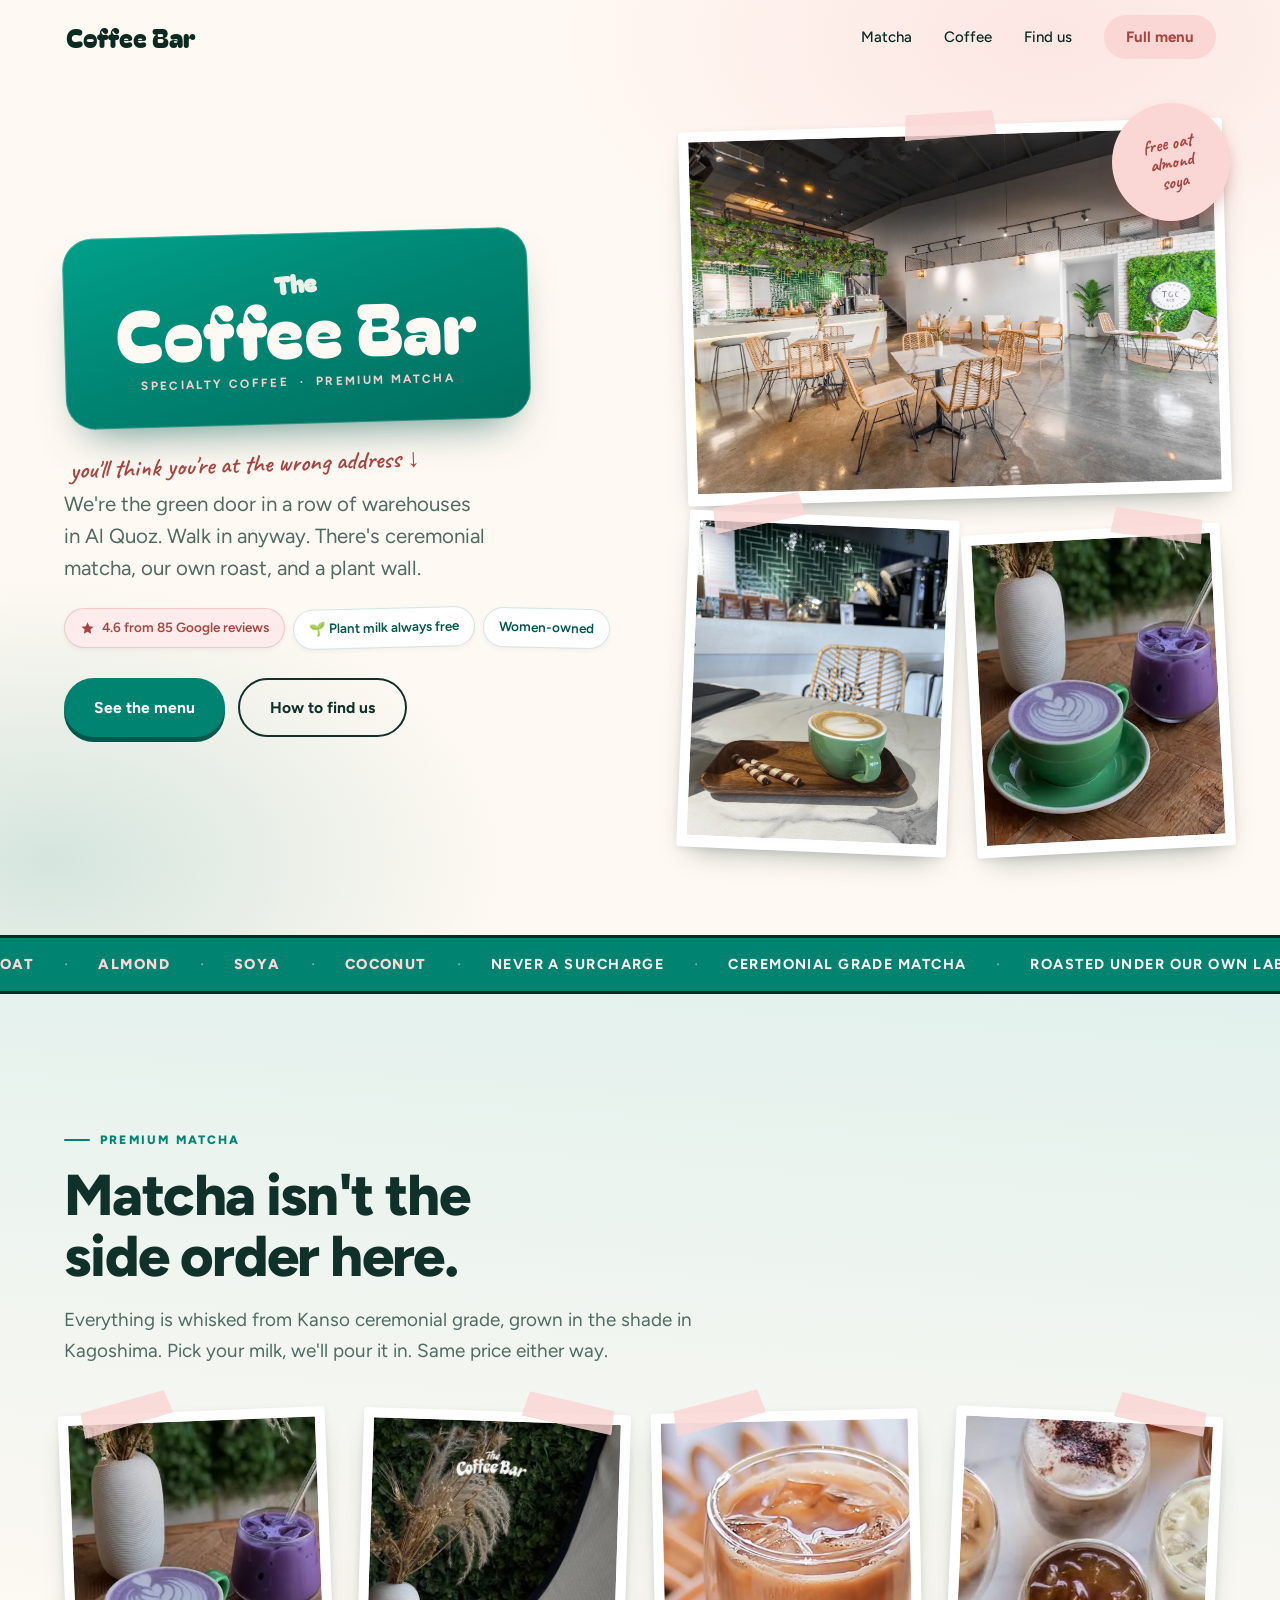
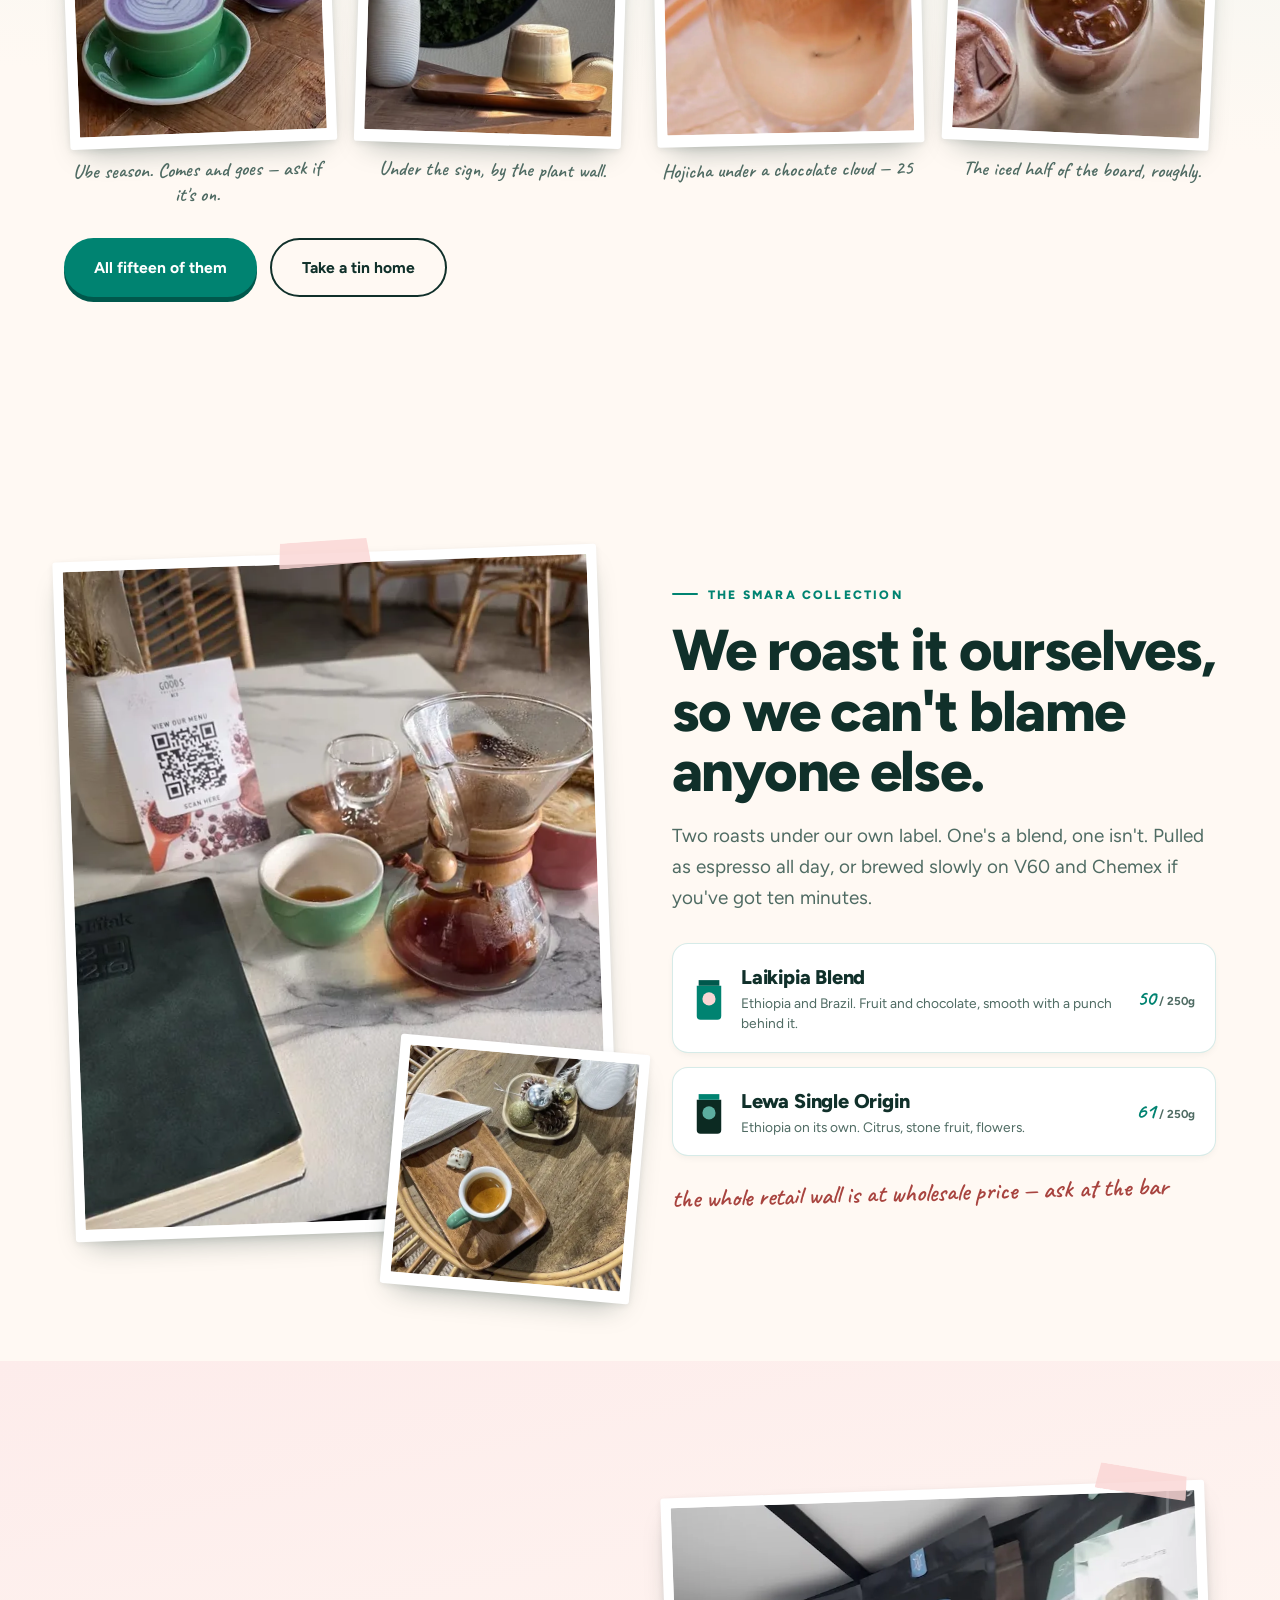
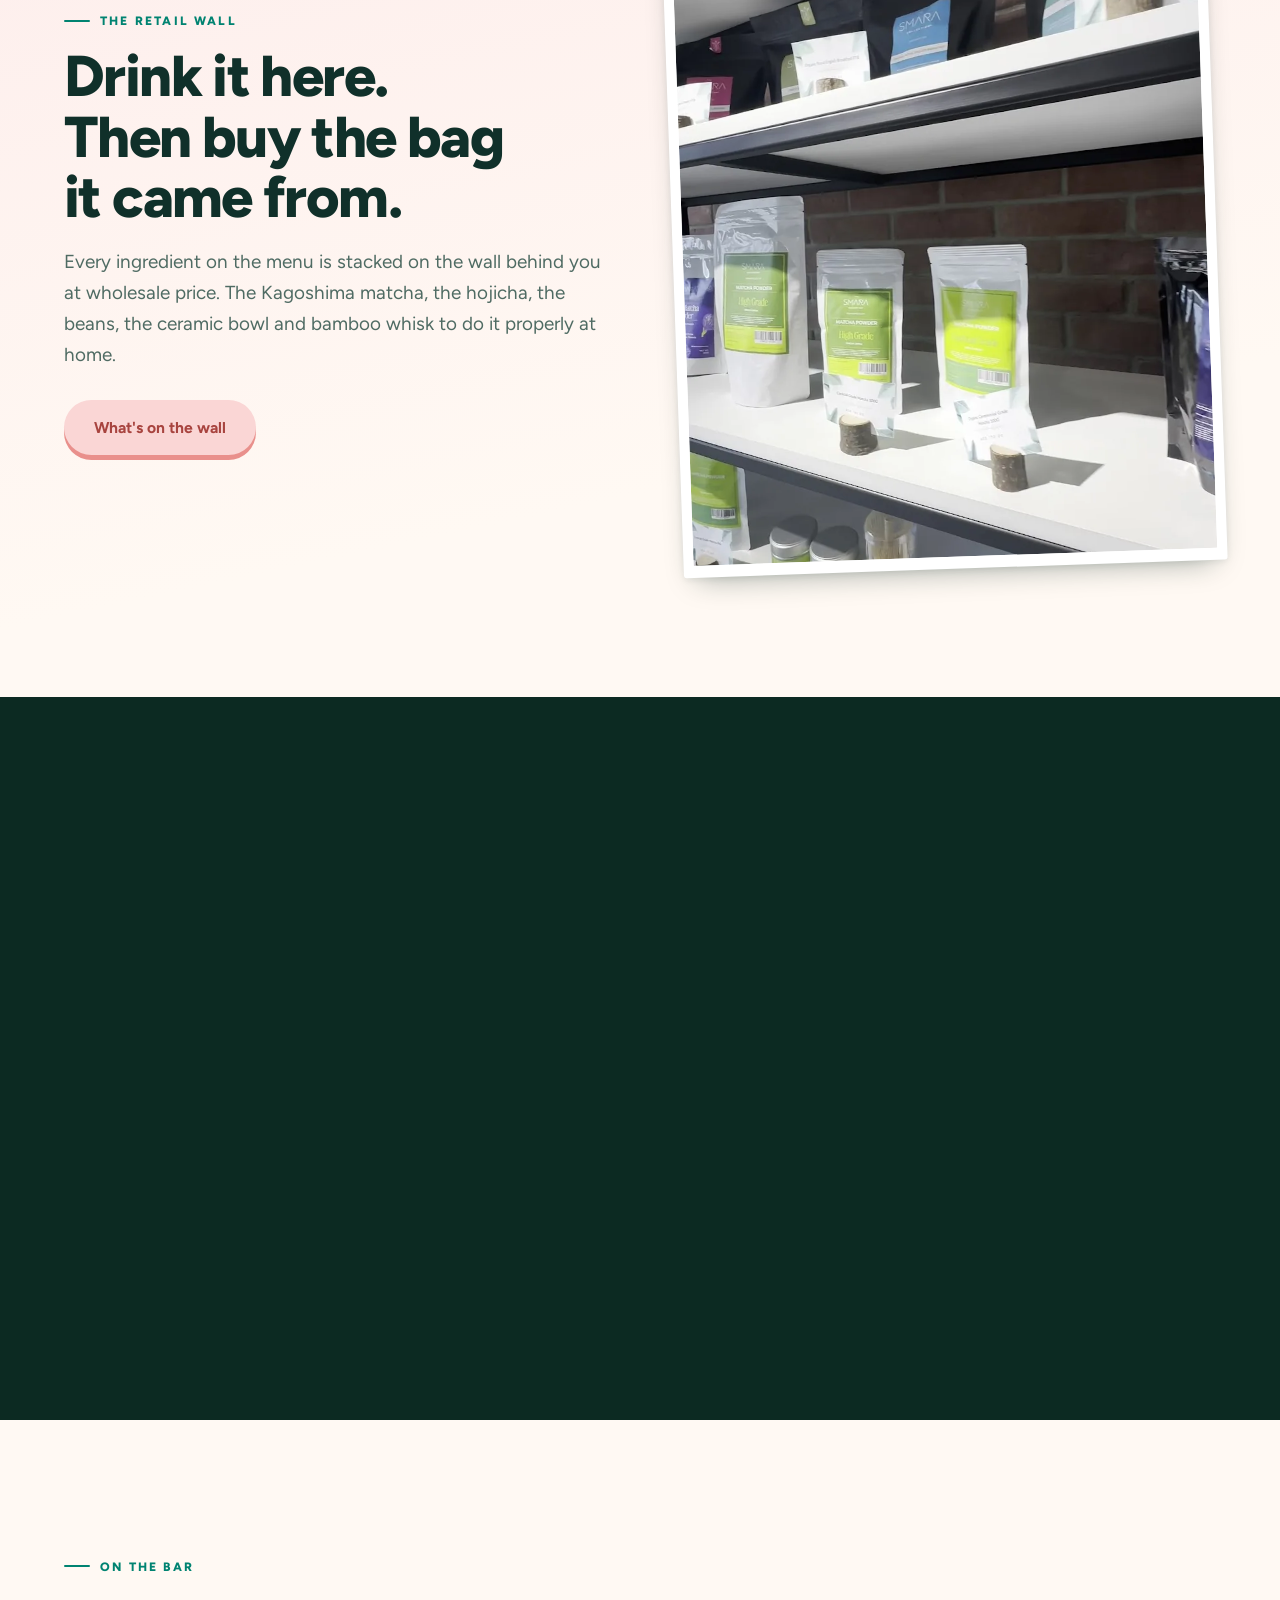
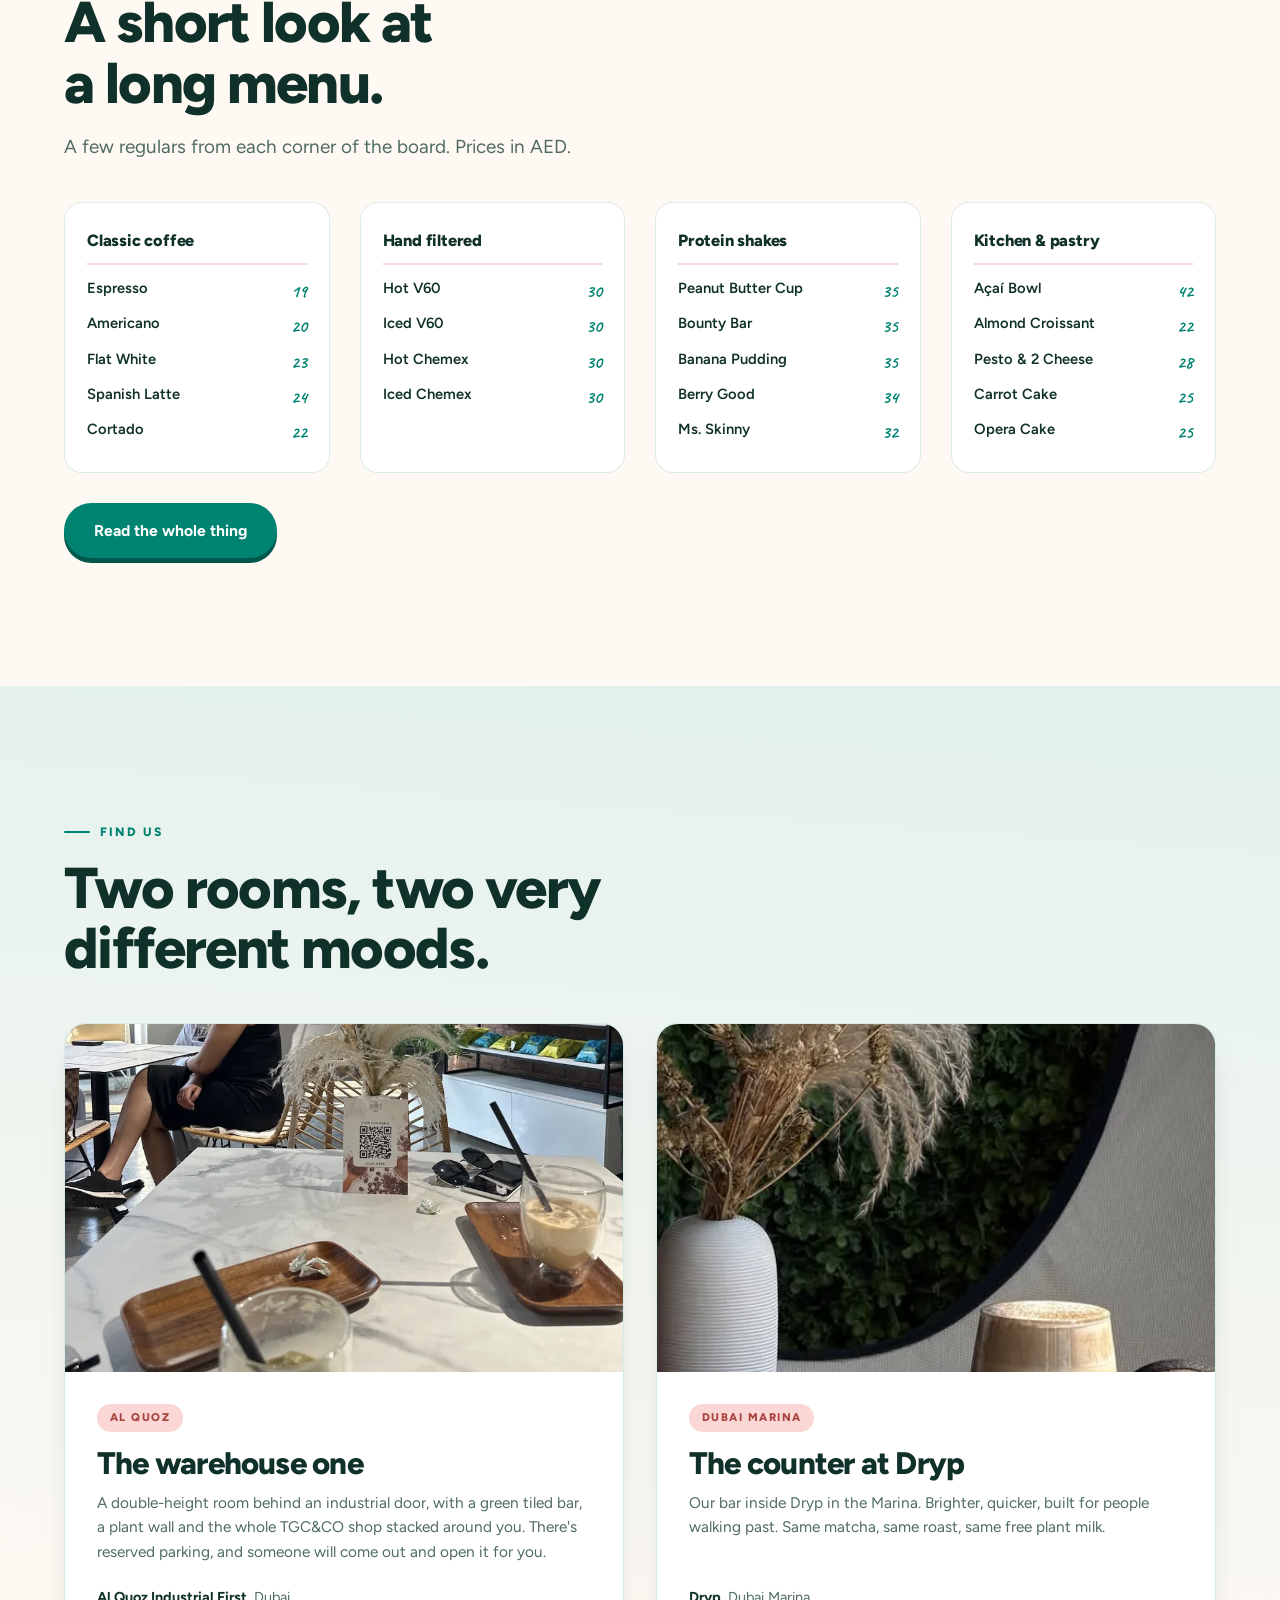
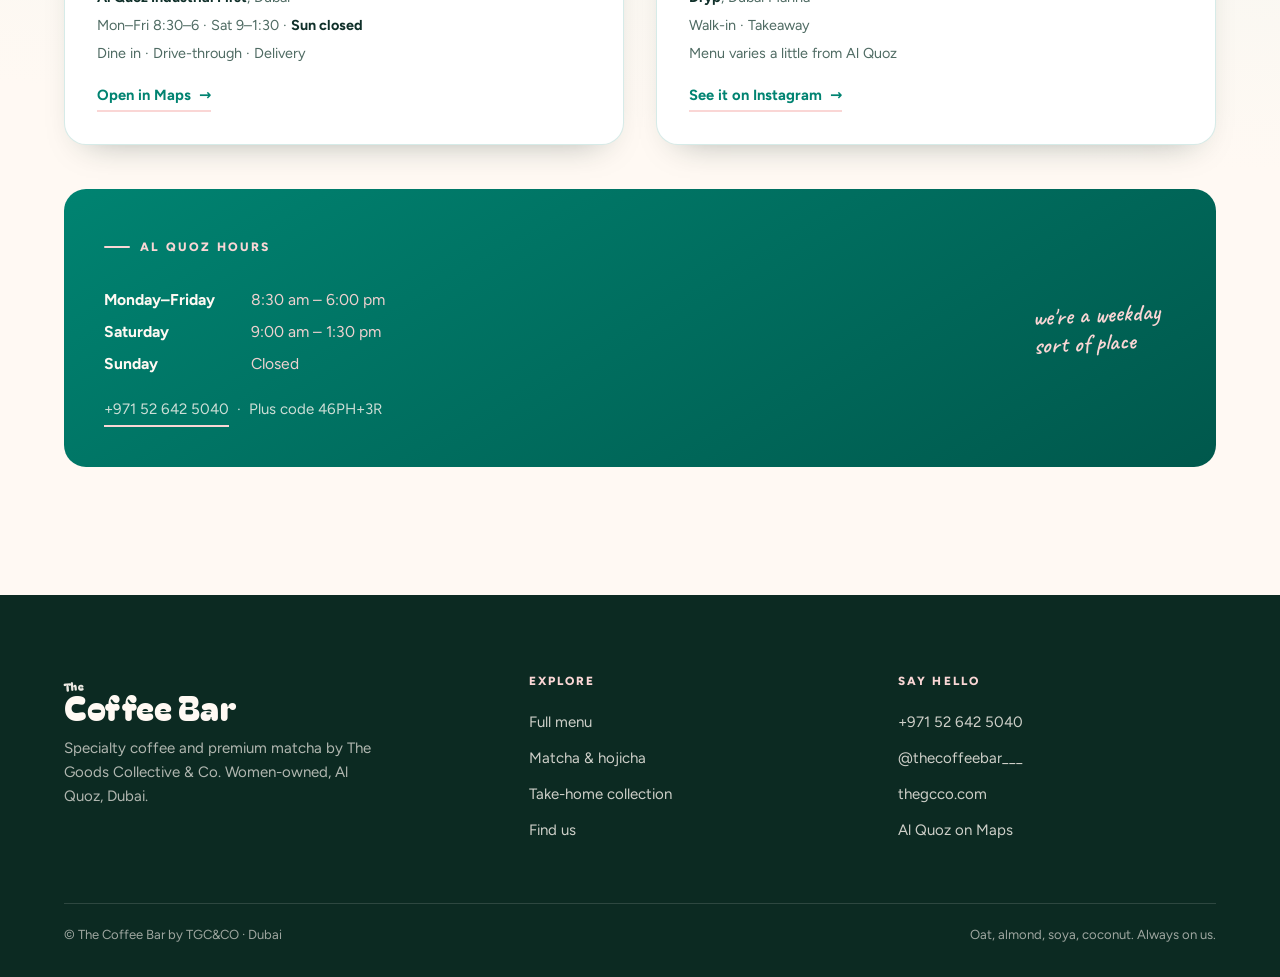
==== index.html @ 5fd62ddb "Build The Coffee Bar website Static HTML/CSS/JS site for The Coffee Bar by TGC&CO (Al Quoz + Dubai M" ====
<!DOCTYPE html>
<html lang="en">
<head>
  <meta charset="UTF-8">
  <meta name="viewport" content="width=device-width, initial-scale=1.0">
  <title>The Coffee Bar — Specialty Coffee &amp; Ceremonial Matcha, Al Quoz Dubai</title>
  <meta name="description" content="A specialty coffee and matcha bar hidden inside a warehouse in Al Quoz, plus a counter at Dryp in Dubai Marina. Ceremonial-grade matcha, our own Smara roast, and plant-based milk on the house.">
  <meta name="theme-color" content="#008371">
  <meta property="og:type" content="website">
  <meta property="og:title" content="The Coffee Bar — Al Quoz &amp; Dubai Marina">
  <meta property="og:description" content="It looks like a warehouse from the road. Inside: ceremonial matcha, our own roast, and free plant milk in everything.">
  <meta property="og:image" content="images/shop-room.jpg">
  <meta name="twitter:card" content="summary_large_image">
  <script type="application/ld+json">
  {
    "@context": "https://schema.org",
    "@type": "CafeOrCoffeeShop",
    "name": "The Coffee Bar by TGC&CO",
    "servesCuisine": ["Specialty Coffee", "Matcha"],
    "priceRange": "AED 50-100",
    "telephone": "+971 52 642 5040",
    "url": "https://www.thegcco.com/",
    "image": "images/shop-room.jpg",
    "aggregateRating": { "@type": "AggregateRating", "ratingValue": "4.6", "reviewCount": "85" },
    "address": {
      "@type": "PostalAddress",
      "streetAddress": "Al Quoz Industrial First",
      "addressLocality": "Dubai",
      "addressCountry": "AE"
    },
    "geo": { "@type": "GeoCoordinates", "latitude": 25.1351474, "longitude": 55.2295625 },
    "openingHoursSpecification": [
      { "@type": "OpeningHoursSpecification", "dayOfWeek": ["Monday","Tuesday","Wednesday","Thursday","Friday"], "opens": "08:30", "closes": "18:00" },
      { "@type": "OpeningHoursSpecification", "dayOfWeek": "Saturday", "opens": "09:00", "closes": "13:30" }
    ],
    "sameAs": ["https://www.instagram.com/thecoffeebar___/", "https://www.thegcco.com/"]
  }
  </script>
  <link rel="icon" href="data:image/svg+xml,%3Csvg xmlns='http://www.w3.org/2000/svg' viewBox='0 0 64 64'%3E%3Crect width='64' height='64' rx='16' fill='%23008371'/%3E%3Cpath d='M32 14c-9 0-15 6-15 14v12a8 8 0 0 0 8 8h14a8 8 0 0 0 8-8V28c0-8-6-14-15-14z' fill='%23FAD6D5'/%3E%3C/svg%3E">
  <link rel="preload" href="fonts/bagel-fat-one-latin-400.woff2" as="font" type="font/woff2" crossorigin>
  <link rel="preload" href="fonts/figtree-latin-300-900.woff2" as="font" type="font/woff2" crossorigin>
  <link rel="preload" href="images/shop-room.webp" as="image" fetchpriority="high">
  <link rel="preload" href="fonts/caveat-latin-400-700.woff2" as="font" type="font/woff2" crossorigin>
  <link rel="stylesheet" href="css/style.min.css">
</head>
<body>

<a class="skip-link" href="#main">Skip to content</a>

<header>
  <nav class="nav nav--adaptive" aria-label="Main">
    <a class="nav__logo wordmark" href="index.html" aria-label="The Coffee Bar — home">
      <span class="wordmark__the" aria-hidden="true">The</span>
      <span class="wordmark__name">Coffee Bar</span>
    </a>
    <button class="nav__toggle" aria-expanded="false" aria-controls="nav-links" aria-label="Open menu">
      <span></span><span></span><span></span>
    </button>
    <div class="nav__links" id="nav-links">
      <a href="#matcha">Matcha</a>
      <a href="#coffee">Coffee</a>
      <a href="#find-us">Find us</a>
      <a class="nav__cta" href="menu.html">Full menu</a>
    </div>
  </nav>
</header>

<main id="main">

  <!-- ==================== HERO ==================== -->
  <section class="hero">
    <div class="hero__grid">

      <div class="hero__copy">
        <div class="hero__sign">
          <h1 class="hero__wordmark wordmark">
            <span class="wordmark__the" aria-hidden="true">The</span>
            <span class="wordmark__name" aria-hidden="true">Coffee Bar</span>
            <span class="visually-hidden">The Coffee Bar</span>
          </h1>
          <p class="hero__sign-sub" aria-hidden="true">Specialty Coffee &nbsp;·&nbsp; Premium Matcha</p>
        </div>

        <p class="scribble hero__scribble">you'll think you're at the wrong address&nbsp;↓</p>

        <p class="hero__sub">
          We're the green door in a row of warehouses in Al Quoz. Walk in anyway. There's
          ceremonial matcha, our own roast, and a plant wall.
        </p>

        <div class="hero__facts">
          <span class="hero__fact hero__fact--star">
            <svg viewBox="0 0 24 24" fill="currentColor" aria-hidden="true"><path d="M12 2l2.9 6.3 6.6.8-4.9 4.6 1.3 6.6L12 17l-5.9 3.3 1.3-6.6L2.5 9.1l6.6-.8z"/></svg>
            4.6 from 85 Google reviews
          </span>
          <span class="hero__fact">🌱 Plant milk always free</span>
          <span class="hero__fact">Women-owned</span>
        </div>

        <div class="hero__actions">
          <a class="btn btn--primary" href="menu.html">See the menu</a>
          <a class="btn btn--ghost" href="#find-us">How to find us</a>
        </div>
      </div>

      <div class="hero__shots">
        <span class="hero__stamp" aria-hidden="true">free oat<br>almond<br>soya</span>

        <figure class="snap snap--big">
          <picture>
            <source srcset="images/shop-room.webp" type="image/webp">
            <img src="images/shop-room.jpg" alt="The Coffee Bar's room in Al Quoz: a green herringbone-tiled counter under trailing plants, rattan chairs and marble tables on polished concrete" width="1600" height="1037" fetchpriority="high" decoding="async">
          </picture>
        </figure>

        <figure class="snap snap--a snap--tape-l">
          <picture>
            <source srcset="images/latte-cup.webp" type="image/webp">
            <img src="images/latte-cup.jpg" alt="A latte with rosetta art in a sage-green ceramic cup on a wooden tray" width="900" height="1200" loading="lazy" decoding="async">
          </picture>
        </figure>

        <figure class="snap snap--b snap--tape-r">
          <picture>
            <source srcset="images/ube.webp" type="image/webp">
            <img src="images/ube.jpg" alt="Ube matcha latte in a green cup beside an iced ube latte on a herringbone wooden table" width="900" height="823" loading="lazy" decoding="async">
          </picture>
        </figure>
      </div>

    </div>
  </section>

  <!-- ==================== TICKER ==================== -->
  <div class="ticker" aria-hidden="true">
    <div class="ticker__track">
      <div class="ticker__group">
        <span><b>Oat</b></span><i>·</i><span><b>Almond</b></span><i>·</i><span><b>Soya</b></span><i>·</i><span><b>Coconut</b></span><i>·</i>
        <span>Never a surcharge</span><i>·</i><span>Ceremonial grade matcha</span><i>·</i><span>Roasted under our own label</span><i>·</i>
        <span>Closed Sundays</span><i>·</i>
      </div>
      <div class="ticker__group">
        <span><b>Oat</b></span><i>·</i><span><b>Almond</b></span><i>·</i><span><b>Soya</b></span><i>·</i><span><b>Coconut</b></span><i>·</i>
        <span>Never a surcharge</span><i>·</i><span>Ceremonial grade matcha</span><i>·</i><span>Roasted under our own label</span><i>·</i>
        <span>Closed Sundays</span><i>·</i>
      </div>
    </div>
  </div>
  <p class="visually-hidden">Oat, almond, soya and coconut milk are included in every drink at no extra cost.</p>

  <!-- ==================== MATCHA ==================== -->
  <section class="section section--wash" id="matcha">
    <div class="section__inner">
      <p class="eyebrow reveal">Premium matcha</p>
      <h2 class="h2 reveal" style="--delay:60ms">Matcha isn't the side order here.</h2>
      <p class="lede reveal" style="--delay:110ms">
        Everything is whisked from Kanso ceremonial grade, grown in the shade in Kagoshima. Pick
        your milk, we'll pour it in. Same price either way.
      </p>

      <div class="drinks">

        <figure class="drink reveal">
          <div class="snap snap--tape-l">
            <picture>
              <source srcset="images/ube.webp" type="image/webp">
              <img src="images/ube.jpg" alt="Ube matcha latte in a green ceramic cup beside an iced ube latte on a herringbone wooden table" width="900" height="823" loading="lazy" decoding="async">
            </picture>
          </div>
          <figcaption class="drink__cap">Ube season. Comes and goes — ask if it's on.</figcaption>
        </figure>

        <figure class="drink reveal" style="--delay:80ms">
          <div class="snap snap--tape-r">
            <picture>
              <source srcset="images/sign-latte.webp" type="image/webp">
              <img src="images/sign-latte.jpg" alt="A latte on a wooden tray in front of the plant wall, under The Coffee Bar's lit sign" width="512" height="640" loading="lazy" decoding="async">
            </picture>
          </div>
          <figcaption class="drink__cap">Under the sign, by the plant wall.</figcaption>
        </figure>

        <figure class="drink reveal" style="--delay:160ms">
          <div class="snap snap--tape-l">
            <picture>
              <source srcset="images/iced-latte.webp" type="image/webp">
              <img src="images/iced-latte.jpg" alt="A layered iced hojicha latte in a double-walled glass on a wooden board" width="788" height="1400" loading="lazy" decoding="async">
            </picture>
          </div>
          <figcaption class="drink__cap">Hojicha under a chocolate cloud — 25</figcaption>
        </figure>

        <figure class="drink reveal" style="--delay:240ms">
          <div class="snap snap--tape-r">
            <picture>
              <source srcset="images/drinks-lineup.webp" type="image/webp">
              <img src="images/drinks-lineup.jpg" alt="A lineup of iced drinks in double-walled glasses on a marble counter beside a bamboo matcha whisk" width="900" height="777" loading="lazy" decoding="async">
            </picture>
          </div>
          <figcaption class="drink__cap">The iced half of the board, roughly.</figcaption>
        </figure>

      </div>

      <div class="hero__actions">
        <a class="btn btn--primary" href="menu.html#matcha">All fifteen of them</a>
        <a class="btn btn--ghost" href="menu.html#retail">Take a tin home</a>
      </div>
    </div>
  </section>

  <!-- ==================== COFFEE ==================== -->
  <section class="section section--paper" id="coffee">
    <div class="section__inner split">
      <div class="split__media reveal">
        <figure class="snap">
          <picture>
            <source srcset="images/chemex.webp" type="image/webp">
            <img src="images/chemex.jpg" alt="A Chemex of filter coffee brewing on a marble table beside a pink cup and a green cup" width="900" height="675" loading="lazy" decoding="async">
          </picture>
        </figure>
        <figure class="snap snap--sm snap--notape">
          <picture>
            <source srcset="images/espresso-m.webp" type="image/webp">
            <img src="images/espresso-m.jpg" alt="An espresso in a sage-green cup on a wooden tray" width="500" height="667" loading="lazy" decoding="async">
          </picture>
        </figure>
      </div>

      <div>
        <p class="eyebrow reveal">The Smara Collection</p>
        <h2 class="h2 reveal" style="--delay:60ms">We roast it ourselves, so we can't blame anyone else.</h2>
        <p class="lede reveal" style="--delay:110ms">
          Two roasts under our own label. One's a blend, one isn't. Pulled as espresso all day,
          or brewed slowly on V60 and Chemex if you've got ten minutes.
        </p>

        <div class="blends">
          <article class="blend reveal" style="--delay:60ms">
            <svg class="blend__bag" viewBox="0 0 34 46" aria-hidden="true">
              <path d="M4 10h26v32a4 4 0 0 1-4 4H8a4 4 0 0 1-4-4z" fill="#008371"/>
              <path d="M6 4h22v6H6z" fill="#00584C"/>
              <circle cx="17" cy="24" r="7" fill="#FAD6D5"/>
            </svg>
            <div>
              <h3 class="blend__name">Laikipia Blend</h3>
              <p class="blend__notes">Ethiopia and Brazil. Fruit and chocolate, smooth with a punch behind it.</p>
            </div>
            <p class="blend__price">50<span style="font-size:.72rem;font-family:var(--font-sans);color:var(--ink-soft)"> / 250g</span></p>
          </article>

          <article class="blend reveal" style="--delay:140ms">
            <svg class="blend__bag" viewBox="0 0 34 46" aria-hidden="true">
              <path d="M4 10h26v32a4 4 0 0 1-4 4H8a4 4 0 0 1-4-4z" fill="#0C2A22"/>
              <path d="M6 4h22v6H6z" fill="#008371"/>
              <circle cx="17" cy="24" r="7" fill="#5CAEA0"/>
            </svg>
            <div>
              <h3 class="blend__name">Lewa Single Origin</h3>
              <p class="blend__notes">Ethiopia on its own. Citrus, stone fruit, flowers.</p>
            </div>
            <p class="blend__price">61<span style="font-size:.72rem;font-family:var(--font-sans);color:var(--ink-soft)"> / 250g</span></p>
          </article>
        </div>

        <p class="scribble reveal" style="--delay:200ms;margin-top:22px;transform:rotate(-1.5deg)">
          the whole retail wall is at wholesale price — ask at the bar
        </p>
      </div>
    </div>
  </section>

  <!-- ==================== RETAIL ==================== -->
  <section class="section section--blush">
    <div class="section__inner split split--flip">
      <div class="split__media reveal">
        <figure class="snap snap--tape-r">
          <picture>
            <source srcset="images/retail-wall.webp" type="image/webp">
            <img src="images/retail-wall.jpg" alt="Shelves of Smara matcha powder pouches, tins and a bamboo whisk on the retail wall" width="788" height="1400" loading="lazy" decoding="async">
          </picture>
        </figure>
      </div>
      <div>
        <p class="eyebrow reveal">The retail wall</p>
        <h2 class="h2 reveal" style="--delay:60ms">Drink it here. Then buy the bag it came from.</h2>
        <p class="lede reveal" style="--delay:110ms">
          Every ingredient on the menu is stacked on the wall behind you at wholesale price. The
          Kagoshima matcha, the hojicha, the beans, the ceramic bowl and bamboo whisk to do it
          properly at home.
        </p>
        <div class="hero__actions">
          <a class="btn btn--blush" href="menu.html#retail">What's on the wall</a>
        </div>
      </div>
    </div>
  </section>

  <!-- ==================== REVIEWS ==================== -->
  <section class="section section--teal">
    <div class="section__inner">
      <p class="eyebrow reveal">From Google</p>
      <h2 class="h2 reveal" style="--delay:60ms">4.6 stars, 85 reviews, one recurring theme.</h2>

      <div class="reviews">
        <blockquote class="review reveal">
          <span class="review__mark" aria-hidden="true">“</span>
          <span class="review__stars" role="img" aria-label="Rated 5 out of 5">★★★★★</span>
          <p class="review__text">It was a really nice cafe, didn't see it at first as it just looks like a warehouse. But the cortado and the Danish is very good. Yvan did a really great job making my coffee, just the way I like it.</p>
          <footer class="review__by"><cite>Pamela Bridget Ramirez</cite> · Local Guide</footer>
        </blockquote>

        <blockquote class="review reveal" style="--delay:110ms">
          <span class="review__mark" aria-hidden="true">“</span>
          <span class="review__stars" role="img" aria-label="Rated 5 out of 5">★★★★★</span>
          <p class="review__text">What a cute team. They literally treated me like I know them before. I approached the cafe door and the staff opened the cafe-reserved parking for me.</p>
          <footer class="review__by"><cite>Shaikha Al Humiri</cite> · Local Guide</footer>
        </blockquote>

        <blockquote class="review reveal" style="--delay:220ms">
          <span class="review__mark" aria-hidden="true">“</span>
          <span class="review__stars" role="img" aria-label="Most mentioned in reviews">★★★★★</span>
          <p class="review__text">What people bring up most, in their own words: the pistachio latte, the specialty coffees, welcoming staff, and how quiet it is.</p>
          <footer class="review__by"><cite>Review highlights</cite> · Google</footer>
        </blockquote>
      </div>
    </div>
  </section>

  <!-- ==================== MENU PREVIEW ==================== -->
  <section class="section section--paper">
    <div class="section__inner">
      <p class="eyebrow reveal">On the bar</p>
      <h2 class="h2 reveal" style="--delay:60ms">A short look at a long menu.</h2>
      <p class="lede reveal" style="--delay:110ms">A few regulars from each corner of the board. Prices in AED.</p>

      <div class="mpreview__grid">
        <div class="mcat reveal">
          <h3 class="mcat__title">Classic coffee</h3>
          <ul class="mcat__items">
            <li><b>Espresso</b><span>19</span></li>
            <li><b>Americano</b><span>20</span></li>
            <li><b>Flat White</b><span>23</span></li>
            <li><b>Spanish Latte</b><span>24</span></li>
            <li><b>Cortado</b><span>22</span></li>
          </ul>
        </div>
        <div class="mcat reveal" style="--delay:90ms">
          <h3 class="mcat__title">Hand filtered</h3>
          <ul class="mcat__items">
            <li><b>Hot V60</b><span>30</span></li>
            <li><b>Iced V60</b><span>30</span></li>
            <li><b>Hot Chemex</b><span>30</span></li>
            <li><b>Iced Chemex</b><span>30</span></li>
          </ul>
        </div>
        <div class="mcat reveal" style="--delay:180ms">
          <h3 class="mcat__title">Protein shakes</h3>
          <ul class="mcat__items">
            <li><b>Peanut Butter Cup</b><span>35</span></li>
            <li><b>Bounty Bar</b><span>35</span></li>
            <li><b>Banana Pudding</b><span>35</span></li>
            <li><b>Berry Good</b><span>34</span></li>
            <li><b>Ms. Skinny</b><span>32</span></li>
          </ul>
        </div>
        <div class="mcat reveal" style="--delay:270ms">
          <h3 class="mcat__title">Kitchen &amp; pastry</h3>
          <ul class="mcat__items">
            <li><b>Açaí Bowl</b><span>42</span></li>
            <li><b>Almond Croissant</b><span>22</span></li>
            <li><b>Pesto &amp; 2 Cheese</b><span>28</span></li>
            <li><b>Carrot Cake</b><span>25</span></li>
            <li><b>Opera Cake</b><span>25</span></li>
          </ul>
        </div>
      </div>

      <div class="hero__actions">
        <a class="btn btn--primary" href="menu.html">Read the whole thing</a>
      </div>
    </div>
  </section>

  <!-- ==================== FIND US ==================== -->
  <section class="section section--wash" id="find-us">
    <div class="section__inner">
      <p class="eyebrow reveal">Find us</p>
      <h2 class="h2 reveal" style="--delay:60ms">Two rooms, two very different moods.</h2>

      <div class="spots">

        <article class="spot reveal">
          <div class="spot__media">
            <picture>
              <source srcset="images/counter.webp" type="image/webp">
              <img src="images/counter.jpg" alt="Marble tables and iced drinks in front of the Al Quoz retail wall of matcha and coffee pouches" width="900" height="648" loading="lazy" decoding="async">
            </picture>
          </div>
          <div class="spot__body">
            <span class="spot__tag">Al Quoz</span>
            <h3 class="spot__name">The warehouse one</h3>
            <p class="spot__desc">
              A double-height room behind an industrial door, with a green tiled bar, a plant wall
              and the whole TGC&amp;CO shop stacked around you. There's reserved parking, and someone
              will come out and open it for you.
            </p>
            <div class="spot__meta">
              <p><b>Al Quoz Industrial First</b>, Dubai</p>
              <p>Mon–Fri 8:30–6 · Sat 9–1:30 · <b>Sun closed</b></p>
              <p>Dine in · Drive-through · Delivery</p>
            </div>
            <a class="spot__link" href="https://maps.app.goo.gl/ADb9mDDAnhF79cJw7" target="_blank" rel="noopener">
              Open in Maps <span aria-hidden="true">→</span>
            </a>
          </div>
        </article>

        <article class="spot reveal" style="--delay:110ms">
          <div class="spot__media">
            <picture>
              <source srcset="images/sign-latte.webp" type="image/webp">
              <img src="images/sign-latte.jpg" alt="A latte on a wooden tray in front of the plant wall and The Coffee Bar's lit sign" width="512" height="640" loading="lazy" decoding="async">
            </picture>
          </div>
          <div class="spot__body">
            <span class="spot__tag">Dubai Marina</span>
            <h3 class="spot__name">The counter at Dryp</h3>
            <p class="spot__desc">
              Our bar inside Dryp in the Marina. Brighter, quicker, built for people walking past.
              Same matcha, same roast, same free plant milk.
            </p>
            <div class="spot__meta">
              <p><b>Dryp</b>, Dubai Marina</p>
              <p>Walk-in · Takeaway</p>
              <p>Menu varies a little from Al Quoz</p>
            </div>
            <a class="spot__link" href="https://www.instagram.com/thecoffeebar___/" target="_blank" rel="noopener">
              See it on Instagram <span aria-hidden="true">→</span>
            </a>
          </div>
        </article>

      </div>

      <div class="hours reveal">
        <div>
          <p class="eyebrow" style="color:var(--blush)">Al Quoz hours</p>
          <ul class="hours__list">
            <li><b>Monday–Friday</b><span>8:30 am – 6:00 pm</span></li>
            <li><b>Saturday</b><span>9:00 am – 1:30 pm</span></li>
            <li><b>Sunday</b><span>Closed</span></li>
          </ul>
          <p style="margin-top:18px;font-size:.94rem;color:rgba(255,249,243,.8)">
            <a href="tel:+971526425040" style="display:inline-block;border-bottom:2px solid var(--blush);padding:3px 0 4px">+971 52 642 5040</a>
            &nbsp;·&nbsp; Plus code 46PH+3R
          </p>
        </div>
        <p class="hours__note">we're a weekday sort of place</p>
      </div>
    </div>
  </section>

</main>

<footer class="footer">
  <div class="footer__inner">
    <div>
      <p class="footer__wordmark wordmark">
        <span class="wordmark__the" aria-hidden="true">The</span>
        <span class="wordmark__name">Coffee Bar</span>
      </p>
      <p class="footer__tag">Specialty coffee and premium matcha by The Goods Collective &amp; Co. Women-owned, Al Quoz, Dubai.</p>
    </div>
    <div>
      <h2 class="footer__h">Explore</h2>
      <ul class="footer__list">
        <li><a href="menu.html">Full menu</a></li>
        <li><a href="menu.html#matcha">Matcha &amp; hojicha</a></li>
        <li><a href="menu.html#retail">Take-home collection</a></li>
        <li><a href="#find-us">Find us</a></li>
      </ul>
    </div>
    <div>
      <h2 class="footer__h">Say hello</h2>
      <ul class="footer__list">
        <li><a href="tel:+971526425040">+971 52 642 5040</a></li>
        <li><a href="https://www.instagram.com/thecoffeebar___/" target="_blank" rel="noopener">@thecoffeebar___</a></li>
        <li><a href="https://www.thegcco.com/" target="_blank" rel="noopener">thegcco.com</a></li>
        <li><a href="https://maps.app.goo.gl/ADb9mDDAnhF79cJw7" target="_blank" rel="noopener">Al Quoz on Maps</a></li>
      </ul>
    </div>
  </div>
  <div class="footer__bottom">
    <span>© The Coffee Bar by TGC&amp;CO · Dubai</span>
    <span>Oat, almond, soya, coconut. Always on us.</span>
  </div>
</footer>

<script src="js/main.min.js" defer></script>
</body>
</html>
---- css/style.min.css ----
@font-face{font-family:"Bagel Fat One";font-style:normal;font-weight:400;font-display:swap;src:url("../fonts/bagel-fat-one-latin-400.woff2") format("woff2");unicode-range:U+0000-00FF,U+0131,U+0152-0153,U+02BB-02BC,U+2013-2014,U+2018-201A,U+201C-201E,U+2022,U+2039-203A,U+2044}@font-face{font-family:Figtree;font-style:normal;font-weight:300 900;font-display:swap;src:url("../fonts/figtree-latin-300-900.woff2") format("woff2");unicode-range:U+0000-00FF,U+0131,U+0152-0153,U+02BB-02BC,U+2013-2014,U+2018-201A,U+201C-201E,U+2022,U+2039-203A,U+2044}@font-face{font-family:Caveat;font-style:normal;font-weight:400 700;font-display:swap;src:url("../fonts/caveat-latin-400-700.woff2") format("woff2");unicode-range:U+0000-00FF,U+0131,U+0152-0153,U+02BB-02BC,U+2013-2014,U+2018-201A,U+201C-201E,U+2022,U+2039-203A,U+2044}:root{--teal:#008371;--teal-deep:#00584C;--teal-dark:#0C2A22;--teal-soft:#5CAEA0;--teal-wash:#E2F1ED;--blush:#FAD6D5;--blush-deep:#E9908C;--blush-ink:#A8443F;--blush-wash:#FDECEB;--paper:#FFF9F3;--sand:#F4E7D7;--sage:#69936F;--ink:#10302A;--ink-soft:#4F6B63;--font-display:"Bagel Fat One","Comic Sans MS",cursive,sans-serif;--font-sans:"Figtree",system-ui,-apple-system,"Segoe UI",Roboto,Arial,sans-serif;--font-hand:"Caveat","Segoe Script",cursive;--nav-h:74px;--gutter:clamp(20px, 5vw, 64px);--maxw:1240px;--ease-out:cubic-bezier(0.22, 1, 0.36, 1);--ease-soft:cubic-bezier(0.4, 0, 0.2, 1)}*{margin:0;padding:0;box-sizing:border-box}html{scroll-behavior:smooth;overflow-x:hidden;scroll-padding-top:calc(var(--nav-h) + 16px)}body{font-family:var(--font-sans);font-size:17px;line-height:1.6;background:var(--paper);color:var(--ink);-webkit-font-smoothing:antialiased;overflow-x:hidden}img,svg{display:block;max-width:100%}a{color:inherit;text-decoration:none}ul{list-style:none}button{font:inherit;color:inherit;background:0 0;border:0;cursor:pointer}:focus-visible{outline:3px solid var(--teal);outline-offset:3px;border-radius:4px}.skip-link{position:absolute;left:12px;top:-100px;z-index:200;padding:12px 20px;border-radius:999px;background:var(--teal);color:#fff;font-weight:700;transition:top .2s var(--ease-out)}.skip-link:focus{top:12px}.visually-hidden{position:absolute;width:1px;height:1px;margin:-1px;padding:0;overflow:hidden;clip-path:inset(50%);white-space:nowrap}.scribble{font-family:var(--font-hand);font-size:clamp(1.15rem, 2.2vw, 1.6rem);font-weight:600;line-height:1.15;color:var(--blush-ink);display:inline-block}.wordmark{display:inline-flex;flex-direction:column;align-items:center;line-height:.9}.wordmark__the{font-family:var(--font-display);font-size:.34em;letter-spacing:.01em;opacity:.92;margin-bottom:.04em;transform:rotate(-4deg)}.wordmark__name{font-family:var(--font-display);font-weight:400;letter-spacing:.005em}.nav{position:fixed;inset:0 0 auto 0;z-index:100;height:var(--nav-h);display:flex;align-items:center;justify-content:space-between;padding:0 var(--gutter);color:var(--paper)}.nav::before{content:"";position:absolute;inset:0;z-index:-1;background:rgba(12,42,34,.92);backdrop-filter:blur(12px) saturate(1.3);-webkit-backdrop-filter:blur(12px) saturate(1.3);box-shadow:0 1px 0 rgba(255,249,243,.12);opacity:0;transition:opacity 320ms var(--ease-soft)}.nav--solid::before,.nav.is-scrolled::before{opacity:1}.nav--adaptive:not(.is-scrolled){color:var(--teal-dark)}.nav--adaptive:not(.is-scrolled) .nav__toggle span{background:var(--teal-dark)}.nav.is-menu-open{color:var(--paper)}.nav.is-menu-open::before{opacity:1}.nav--adaptive.is-menu-open .nav__toggle span{background:var(--paper)}.nav__logo{font-size:1.6rem;padding:6px 2px;transition:transform 260ms var(--ease-out)}.nav__logo:hover{transform:rotate(-3deg)}.nav__logo .wordmark__the{display:none}.nav__links{display:flex;align-items:center;gap:32px}.nav__links a{font-size:.94rem;font-weight:500;position:relative;padding:4px 0}.nav__links a::after{content:"";position:absolute;left:0;bottom:0;width:100%;height:2px;border-radius:2px;background:var(--blush);transform:scaleX(0);transform-origin:right;transition:transform .3s var(--ease-out)}.nav__links a:hover::after,.nav__links a[aria-current=page]::after{transform:scaleX(1);transform-origin:left}.nav__links .nav__cta{padding:10px 22px;border-radius:999px;background:var(--blush);color:var(--blush-ink)!important;font-weight:700;transition:transform 220ms var(--ease-out),background 220ms ease}.nav__links .nav__cta::after{display:none}.nav__links .nav__cta:hover{transform:translateY(-2px) rotate(-1.5deg);background:#ffe3e2}.nav__toggle{display:none;width:44px;height:44px;align-items:center;justify-content:center;flex-direction:column;gap:5px}.nav__toggle span{display:block;width:22px;height:2px;border-radius:2px;background:var(--paper);transition:transform .3s var(--ease-out),opacity .2s ease}.nav__toggle[aria-expanded=true] span:first-child{transform:translateY(7px) rotate(45deg)}.nav__toggle[aria-expanded=true] span:nth-child(2){opacity:0}.nav__toggle[aria-expanded=true] span:nth-child(3){transform:translateY(-7px) rotate(-45deg)}@media (max-width:900px){.nav__toggle{display:flex}.nav__links{position:fixed;inset:var(--nav-h) 0 0 0;flex-direction:column;justify-content:center;gap:8px;background:var(--teal-dark);transform:translateY(-100%);visibility:hidden;transition:transform 420ms var(--ease-out)}.nav__links.is-open{transform:translateY(0);visibility:visible}.nav__links a{font-size:1.7rem;font-weight:600;padding:14px 0}.nav__links a::after{left:50%;width:0}.nav__links .nav__cta{margin-top:18px;padding:14px 34px;font-size:1.1rem}}.section{padding:clamp(66px,10vw,128px) var(--gutter);position:relative}.section__inner{max-width:var(--maxw);margin:0 auto}.section--teal{background:var(--teal-dark);color:var(--paper)}.section--paper{background:var(--paper)}.section--blush{background:linear-gradient(168deg,var(--blush-wash) 0,var(--paper) 72%)}.section--wash{background:linear-gradient(184deg,var(--teal-wash) 0,var(--paper) 68%)}.eyebrow{display:inline-flex;align-items:center;gap:10px;font-size:.76rem;font-weight:800;letter-spacing:.18em;text-transform:uppercase;color:var(--teal);margin-bottom:16px}.section--teal .eyebrow{color:var(--blush)}.eyebrow::before{content:"";width:26px;height:2px;border-radius:2px;background:currentColor}.h2{font-size:clamp(2.1rem, 5.4vw, 3.6rem);font-weight:800;line-height:1.05;letter-spacing:-.028em;max-width:18ch;text-wrap:balance}.lede{margin-top:18px;font-size:clamp(1.02rem, 1.6vw, 1.18rem);line-height:1.65;max-width:54ch;color:var(--ink-soft)}.section--teal .lede{color:rgba(255,249,243,.8)}.btn{display:inline-flex;align-items:center;gap:10px;padding:15px 30px;border-radius:999px;font-weight:700;font-size:.98rem;transition:transform 240ms var(--ease-out),box-shadow 240ms var(--ease-out),background 240ms ease,color 240ms ease}.btn--primary{background:var(--teal);color:#fff;box-shadow:0 5px 0 var(--teal-deep)}.btn--primary:hover{transform:translateY(-3px) rotate(-1deg);box-shadow:0 8px 0 var(--teal-deep)}.btn--primary:active{transform:translateY(2px);box-shadow:0 2px 0 var(--teal-deep)}.btn--blush{background:var(--blush);color:var(--blush-ink);box-shadow:0 5px 0 var(--blush-deep)}.btn--blush:hover{transform:translateY(-3px) rotate(1deg);box-shadow:0 8px 0 var(--blush-deep)}.btn--ghost{border:2px solid currentColor}.hero .btn--ghost:hover,.section--teal .btn--ghost:hover{background:var(--paper);color:var(--teal-dark)}.section--blush .btn--ghost:hover,.section--paper .btn--ghost:hover,.section--wash .btn--ghost:hover{background:var(--teal-dark);color:var(--paper)}.reveal{opacity:0;transform:translateY(24px);transition:opacity 720ms var(--ease-out) var(--delay, 0ms),transform 720ms var(--ease-out) var(--delay, 0ms)}.reveal.is-visible{opacity:1;transform:none}.snap{position:relative;background:#fff;padding:10px 10px 12px;border-radius:3px;box-shadow:0 14px 30px -14px rgba(12,42,34,.4),0 2px 6px rgba(12,42,34,.08);transform:rotate(var(--rot,-2deg));transition:transform 420ms var(--ease-out),box-shadow 420ms var(--ease-out)}.snap:hover{transform:rotate(0) translateY(-5px);box-shadow:0 22px 44px -16px rgba(12,42,34,.45)}.snap img{width:100%;height:100%;object-fit:cover;border-radius:1px}.snap img[src*=latte-cup]{object-position:center 74%}.snap img[src*=espresso]{object-position:center 62%}.snap img[src*=retail-wall]{object-position:center 34%}.snap--plain{background:0 0;padding:0;box-shadow:none;border-radius:14px;overflow:hidden}.snap--plain img{border-radius:14px}.snap::before{content:"";position:absolute;top:-13px;left:50%;width:92px;height:26px;margin-left:-46px;background:rgba(250,214,213,.82);box-shadow:0 1px 3px rgba(12,42,34,.14);transform:rotate(-2.5deg);clip-path:polygon(3% 0,97% 4%,100% 96%,0 100%)}.snap--tape-l::before{left:22px;margin-left:0;transform:rotate(-14deg)}.snap--tape-r::before{left:auto;right:16px;margin-left:0;transform:rotate(11deg)}.snap--notape::before{display:none}.snap__caption{font-family:var(--font-hand);font-size:1.22rem;font-weight:600;text-align:center;color:var(--ink-soft);padding-top:6px}.hero{position:relative;overflow:hidden;isolation:isolate;padding:calc(var(--nav-h) + clamp(26px,4vw,52px)) var(--gutter) clamp(52px,7vw,90px);background:radial-gradient(60% 46% at 82% 4%,rgba(250,214,213,.55),transparent 66%),radial-gradient(52% 44% at 4% 92%,rgba(92,174,160,.26),transparent 70%),var(--paper)}.hero__grid{position:relative;width:100%;max-width:var(--maxw);margin:0 auto;display:grid;grid-template-columns:1.02fr 0.98fr;align-items:center;gap:clamp(30px,5vw,68px)}.hero__sign{position:relative;display:inline-block;align-self:flex-start;padding:clamp(26px,3.4vw,40px) clamp(30px,4vw,52px) clamp(22px,3vw,32px);border-radius:30px;background:linear-gradient(162deg,#00a08a 0,var(--teal) 52%,#006e5f 100%);color:var(--paper);box-shadow:inset 0 0 0 1px rgba(255,249,243,.22),0 22px 44px -22px rgba(0,88,76,.7);transform:rotate(-1.6deg)}.hero__wordmark{font-size:clamp(2.5rem, 6.6vw, 4.5rem);align-items:center}.hero__sign-sub{margin-top:12px;text-align:center;font-size:clamp(.6rem, 1.1vw, .74rem);font-weight:700;letter-spacing:.2em;text-transform:uppercase;color:rgba(250,214,213,.95)}.hero__scribble{display:block;margin:22px 0 0 6px;transform:rotate(-2deg)}.hero__sub{margin-top:14px;font-size:clamp(1.06rem, 1.9vw, 1.28rem);line-height:1.55;max-width:34ch;color:var(--ink-soft);text-wrap:balance}.hero__facts{display:flex;flex-wrap:wrap;gap:8px;margin-top:24px}.hero__fact{display:inline-flex;align-items:center;gap:7px;padding:8px 15px;border-radius:999px;font-size:.84rem;font-weight:600;background:#fff;border:1px solid rgba(0,131,113,.18);color:var(--teal-deep);box-shadow:0 2px 5px rgba(12,42,34,.05)}.hero__fact:nth-child(2){transform:rotate(-1.4deg)}.hero__fact:nth-child(3){transform:rotate(1.2deg)}.hero__fact svg{width:15px;height:15px}.hero__fact--star{background:var(--blush-wash);border-color:rgba(233,144,140,.4);color:var(--blush-ink)}.hero__actions{display:flex;flex-wrap:wrap;gap:13px;margin-top:30px}.hero__shots{position:relative;display:grid;grid-template-columns:1fr 1fr;gap:16px}.hero__shots .snap--big{grid-column:1/-1;aspect-ratio:16/11;--rot:-1.6deg}.hero__shots .snap--a{aspect-ratio:4/5;--rot:2.4deg}.hero__shots .snap--b{aspect-ratio:4/5;--rot:-3deg;margin-top:14px}.hero__stamp{position:absolute;right:-14px;top:-22px;z-index:5;width:clamp(88px,11vw,118px);height:clamp(88px,11vw,118px);display:grid;place-items:center;text-align:center;border-radius:50%;background:var(--blush);color:var(--blush-ink);font-family:var(--font-hand);font-weight:700;line-height:1.05;font-size:clamp(.92rem, 1.5vw, 1.14rem);box-shadow:0 8px 20px -8px rgba(168,68,63,.55);transform:rotate(-11deg);animation:stampWobble 6s ease-in-out infinite}@keyframes stampWobble{0%,100%{transform:rotate(-11deg)}50%{transform:rotate(-7deg)}}@media (max-width:940px){.hero__grid{grid-template-columns:1fr;gap:40px}.hero__sign{align-self:center}.hero__copy{text-align:center;display:flex;flex-direction:column;align-items:center}.hero__scribble,.hero__sub{margin-inline:auto}.hero__actions,.hero__facts{justify-content:center}}@media (max-width:520px){.hero__shots{grid-template-columns:1fr}.hero__shots .snap--b{margin-top:0}.hero__stamp{right:-6px;top:-16px}}.ticker{background:var(--teal);color:var(--paper);padding:13px 0;overflow:hidden;border-block:3px solid var(--teal-dark)}.ticker__track{display:flex;width:max-content;animation:tick 34s linear infinite}.ticker__group{display:flex;align-items:center;gap:30px;padding-right:30px;flex:none}.ticker span{font-size:.9rem;font-weight:700;letter-spacing:.1em;text-transform:uppercase;white-space:nowrap}.ticker b{color:var(--blush);font-weight:800}.ticker i{font-style:normal;color:rgba(250,214,213,.6)}@keyframes tick{to{transform:translateX(-50%)}}.ticker:hover .ticker__track{animation-play-state:paused}.drinks{display:grid;grid-template-columns:repeat(4,1fr);gap:clamp(16px,2.4vw,28px);margin-top:44px}@media (max-width:900px){.drinks{grid-template-columns:repeat(2,1fr)}}.drink{position:relative;margin:0}.drink .snap{aspect-ratio:4/5;margin-bottom:14px}.drink:first-child .snap{--rot:-2.2deg}.drink:nth-child(2) .snap{--rot:1.8deg}.drink:nth-child(3) .snap{--rot:-1.2deg}.drink:nth-child(4) .snap{--rot:2.6deg}.drink__cap{font-family:var(--font-hand);font-size:1.24rem;font-weight:600;line-height:1.25;color:var(--ink-soft);text-align:center;padding-inline:6px}.section--teal .drink__cap{color:rgba(255,249,243,.86)}.drink:nth-child(odd) .drink__cap{transform:rotate(-1deg)}.drink:nth-child(2n) .drink__cap{transform:rotate(.8deg)}.split{display:grid;grid-template-columns:1fr 1fr;gap:clamp(30px,5vw,70px);align-items:center}.split--flip .split__media{order:2}@media (max-width:900px){.split,.split--flip{grid-template-columns:1fr}.split--flip .split__media{order:0}}.split__media{position:relative}.split__media .snap{aspect-ratio:4/5;--rot:-2deg}.split__media .snap--sm{position:absolute;right:-6%;bottom:-9%;width:46%;aspect-ratio:1/1;--rot:5deg;border:0}@media (max-width:520px){.split__media .snap--sm{right:-2%;width:52%}}.blends{display:grid;gap:14px;margin-top:30px}.blend{display:grid;grid-template-columns:auto 1fr auto;gap:16px;align-items:center;padding:18px 20px;border-radius:16px;background:#fff;border:1px solid rgba(0,131,113,.16);box-shadow:0 3px 10px -4px rgba(12,42,34,.1);transition:transform 340ms var(--ease-out),box-shadow 340ms var(--ease-out)}.blend:nth-child(odd):hover{transform:rotate(-.8deg) translateX(5px)}.blend:nth-child(2n):hover{transform:rotate(.8deg) translateX(5px)}.blend:hover{box-shadow:-5px 6px 0 var(--blush)}.blend__bag{width:32px;height:44px;flex:none}.blend__name{font-weight:800;letter-spacing:-.01em}.blend__notes{font-size:.86rem;color:var(--ink-soft);line-height:1.45}.blend__price{font-family:var(--font-hand);font-size:1.35rem;font-weight:700;color:var(--teal);white-space:nowrap}@media (max-width:1120px){.blend{grid-template-columns:auto 1fr;row-gap:6px}.blend__price{grid-column:2}}.reviews{display:grid;grid-template-columns:repeat(auto-fit,minmax(280px,1fr));gap:clamp(18px,3vw,30px);margin-top:42px}.review{position:relative;padding:30px 28px 26px;border-radius:18px;background:#fff;box-shadow:0 12px 28px -16px rgba(12,42,34,.35);transform:rotate(var(--rot,-1.2deg));transition:transform 380ms var(--ease-out)}.review:nth-child(2){--rot:1.4deg}.review:nth-child(3){--rot:-0.6deg}.review:hover{transform:rotate(0) translateY(-4px)}.review__stars{color:var(--blush-deep);font-size:1rem;letter-spacing:.14em}.review__text{margin-top:12px;font-size:1rem;line-height:1.6;color:var(--ink)}.review__by{margin-top:16px;font-size:.84rem;color:var(--ink-soft)}.review__by cite{font-style:normal;font-weight:700;color:var(--ink)}.review__mark{position:absolute;top:-14px;right:18px;font-family:var(--font-display);font-size:3.2rem;line-height:1;color:var(--blush);user-select:none}.mpreview__grid{display:grid;grid-template-columns:repeat(4,1fr);gap:clamp(18px,2.6vw,30px);margin-top:40px}@media (max-width:1000px){.mpreview__grid{grid-template-columns:repeat(2,1fr)}}@media (max-width:560px){.mpreview__grid{grid-template-columns:1fr}}.mcat{padding:24px 22px 26px;border-radius:18px;background:#fff;border:1px solid rgba(0,131,113,.14);transform:rotate(var(--rot,0deg));transition:transform 380ms var(--ease-out),box-shadow 380ms var(--ease-out)}.mcat:first-child{--rot:-1deg}.mcat:nth-child(2){--rot:0.8deg}.mcat:nth-child(3){--rot:-0.6deg}.mcat:nth-child(4){--rot:1.1deg}.mcat:hover{transform:rotate(0) translateY(-5px);box-shadow:0 16px 30px -18px rgba(12,42,34,.4)}.mcat__title{font-size:1.02rem;font-weight:800;letter-spacing:-.012em;padding-bottom:10px;margin-bottom:12px;border-bottom:2px solid var(--blush)}.mcat__items{display:grid;gap:7px;font-size:.92rem;color:var(--ink-soft)}.mcat__items li{display:flex;justify-content:space-between;gap:12px}.mcat__items b{font-weight:600;color:var(--ink)}.mcat__items span{font-family:var(--font-hand);font-size:1.1rem;font-weight:700;color:var(--teal)}.spots{display:grid;grid-template-columns:1fr 1fr;gap:clamp(20px,3vw,32px);margin-top:44px}@media (max-width:820px){.spots{grid-template-columns:1fr}}.spot{position:relative;overflow:hidden;display:flex;flex-direction:column;border-radius:22px;background:#fff;border:1px solid rgba(0,131,113,.16);box-shadow:0 16px 34px -22px rgba(12,42,34,.4);transform:rotate(var(--rot,-.8deg));transition:transform 420ms var(--ease-out)}.spot:nth-child(2){--rot:0.9deg}.spot:hover{transform:rotate(0) translateY(-5px)}.spot__media{aspect-ratio:16/10;overflow:hidden}.spot__media img{width:100%;height:100%;object-fit:cover;transition:transform .7s var(--ease-out)}.spot:hover .spot__media img{transform:scale(1.05)}.spot__body{padding:clamp(22px,2.6vw,32px);display:flex;flex-direction:column;flex:1}.spot__tag{align-self:flex-start;padding:5px 13px;border-radius:999px;background:var(--blush);color:var(--blush-ink);font-size:.7rem;font-weight:800;letter-spacing:.13em;text-transform:uppercase}.spot__name{margin-top:14px;font-size:clamp(1.45rem, 2.6vw, 1.95rem);font-weight:800;letter-spacing:-.025em;line-height:1.1}.spot__desc{margin-top:10px;font-size:.96rem;line-height:1.6;color:var(--ink-soft)}.spot__meta{margin-top:auto;padding-top:22px;display:grid;gap:5px;font-size:.9rem;color:var(--ink-soft)}.spot__meta b{color:var(--ink);font-weight:700}.spot__link{margin-top:18px;align-self:flex-start;display:inline-flex;align-items:center;gap:8px;font-weight:700;font-size:.92rem;color:var(--teal);border-bottom:2px solid var(--blush);padding-bottom:3px;transition:gap 260ms var(--ease-out)}.spot__link:hover{gap:14px}.hours{margin-top:44px;padding:clamp(26px,3.4vw,40px);border-radius:22px;background:linear-gradient(150deg,var(--teal) 0,var(--teal-deep) 100%);color:var(--paper);display:grid;grid-template-columns:1fr auto;gap:28px;align-items:center}@media (max-width:760px){.hours{grid-template-columns:1fr}}.hours__list{display:grid;gap:7px;margin-top:14px;font-size:.98rem}.hours__list li{display:flex;gap:14px}.hours__list b{min-width:8.5em;font-weight:700}.hours__list span{color:rgba(250,214,213,.95)}.hours__note{font-family:var(--font-hand);font-size:1.5rem;font-weight:600;color:var(--blush);transform:rotate(-3deg);max-width:13ch;line-height:1.15}.footer{background:var(--teal-dark);color:var(--paper);padding:clamp(52px,6vw,80px) var(--gutter) 32px}.footer__inner{max-width:var(--maxw);margin:0 auto;display:grid;grid-template-columns:1.3fr 1fr 1fr;gap:clamp(28px,4vw,52px)}@media (max-width:760px){.footer__inner{grid-template-columns:1fr;gap:32px}}.footer__wordmark{font-size:2.1rem;align-items:flex-start}.footer__tag{margin-top:14px;font-size:.94rem;color:rgba(255,249,243,.68);max-width:32ch}.footer__h{font-size:.74rem;font-weight:800;letter-spacing:.18em;text-transform:uppercase;color:var(--blush);margin-bottom:14px}.footer__list{display:grid;gap:2px;font-size:.94rem;color:rgba(255,249,243,.8)}.footer__list a,.footer__list span{display:inline-block;padding:5px 0;transition:color .2s ease}.footer__list a:hover{color:var(--blush)}.footer__bottom{max-width:var(--maxw);margin:clamp(38px,5vw,56px) auto 0;padding-top:20px;border-top:1px solid rgba(255,249,243,.14);display:flex;flex-wrap:wrap;gap:12px;justify-content:space-between;font-size:.82rem;color:rgba(255,249,243,.6)}.menu-hero{padding:calc(var(--nav-h) + clamp(46px,7vw,82px)) var(--gutter) clamp(38px,5vw,60px);background:radial-gradient(56% 60% at 84% 6%,rgba(92,174,160,.34),transparent 68%),linear-gradient(160deg,var(--teal-dark) 0,#0f3b31 100%);color:var(--paper);position:relative;overflow:hidden}.menu-hero__inner{max-width:var(--maxw);margin:0 auto;position:relative}.menu-hero h1{font-size:clamp(2.5rem, 6.6vw, 4.3rem);font-weight:800;letter-spacing:-.035em;line-height:1}.menu-hero .lede{color:rgba(255,249,243,.82)}.menu-hero__scribble{display:block;margin-top:20px;color:var(--blush);transform:rotate(-1.6deg)}.menu-note{display:inline-flex;align-items:flex-start;gap:10px;margin-top:22px;padding:11px 20px;border-radius:999px;background:rgba(250,214,213,.16);border:1px solid rgba(250,214,213,.42);font-size:.9rem;line-height:1.45;color:var(--blush);transform:rotate(-.7deg)}.menu-note svg{flex:none;margin-top:2px}@media (max-width:560px){.menu-note{border-radius:18px}}.menu-rail{position:sticky;top:var(--nav-h);z-index:60;background:rgba(255,249,243,.95);backdrop-filter:blur(10px);-webkit-backdrop-filter:blur(10px);border-bottom:1px solid rgba(0,131,113,.18)}.menu-rail__scroll{max-width:var(--maxw);margin:0 auto;display:flex;gap:8px;padding:12px var(--gutter);overflow-x:auto;scrollbar-width:none}.menu-rail__scroll::-webkit-scrollbar{display:none}.menu-rail a{flex:none;padding:9px 16px;border-radius:999px;font-size:.85rem;font-weight:600;white-space:nowrap;border:1px solid rgba(0,131,113,.25);color:var(--ink-soft);transition:background 220ms ease,color 220ms ease,border-color 220ms ease}.menu-rail a:hover{border-color:var(--teal);color:var(--teal)}.menu-rail a.is-active{background:var(--teal);border-color:var(--teal);color:#fff}.menu-body{padding:clamp(42px,5vw,70px) var(--gutter) clamp(56px,7vw,92px)}.menu-body__inner{max-width:var(--maxw);margin:0 auto}.mgroup+.mgroup{margin-top:clamp(48px,6vw,78px)}.mgroup__head{display:flex;align-items:baseline;gap:16px;padding-bottom:12px;margin-bottom:6px;border-bottom:3px solid var(--blush)}@media (max-width:620px){.mgroup__head{flex-direction:column;align-items:flex-start;gap:5px}}.mgroup__title{font-size:clamp(1.5rem, 3.4vw, 2.1rem);font-weight:800;letter-spacing:-.028em}.mgroup__sub{font-family:var(--font-hand);font-size:1.2rem;font-weight:600;color:var(--teal)}.mlist{display:grid;grid-template-columns:repeat(auto-fill,minmax(330px,1fr));gap:0 clamp(28px,4vw,64px)}.mitem{display:grid;grid-template-columns:1fr auto;gap:5px 18px;align-items:baseline;padding:16px 0;border-bottom:1px solid rgba(0,131,113,.14)}.mitem__name{font-weight:700;letter-spacing:-.01em}.mitem__price{font-family:var(--font-hand);font-size:1.32rem;font-weight:700;color:var(--teal);white-space:nowrap}.mitem__desc{grid-column:1/-1;font-size:.88rem;line-height:1.5;color:var(--ink-soft);max-width:54ch}.mflag{display:inline-block;margin-left:8px;padding:2px 9px;border-radius:999px;background:var(--blush);color:var(--blush-ink);font-size:.66rem;font-weight:800;letter-spacing:.08em;text-transform:uppercase;vertical-align:2px}.menu-foot{margin-top:clamp(50px,6vw,78px);padding:clamp(28px,4vw,44px);border-radius:22px;background:linear-gradient(150deg,var(--teal) 0,var(--teal-deep) 100%);color:var(--paper);display:flex;flex-wrap:wrap;align-items:center;justify-content:space-between;gap:22px}.menu-foot p{max-width:44ch;color:rgba(255,249,243,.85)}@media (prefers-reduced-motion:reduce){html{scroll-behavior:auto}*,::after,::before{animation-duration:0s!important;animation-iteration-count:1!important;transition-duration:0s!important;transition-delay:0s!important}.reveal{opacity:1;transform:none}.ticker__track{animation:none}}
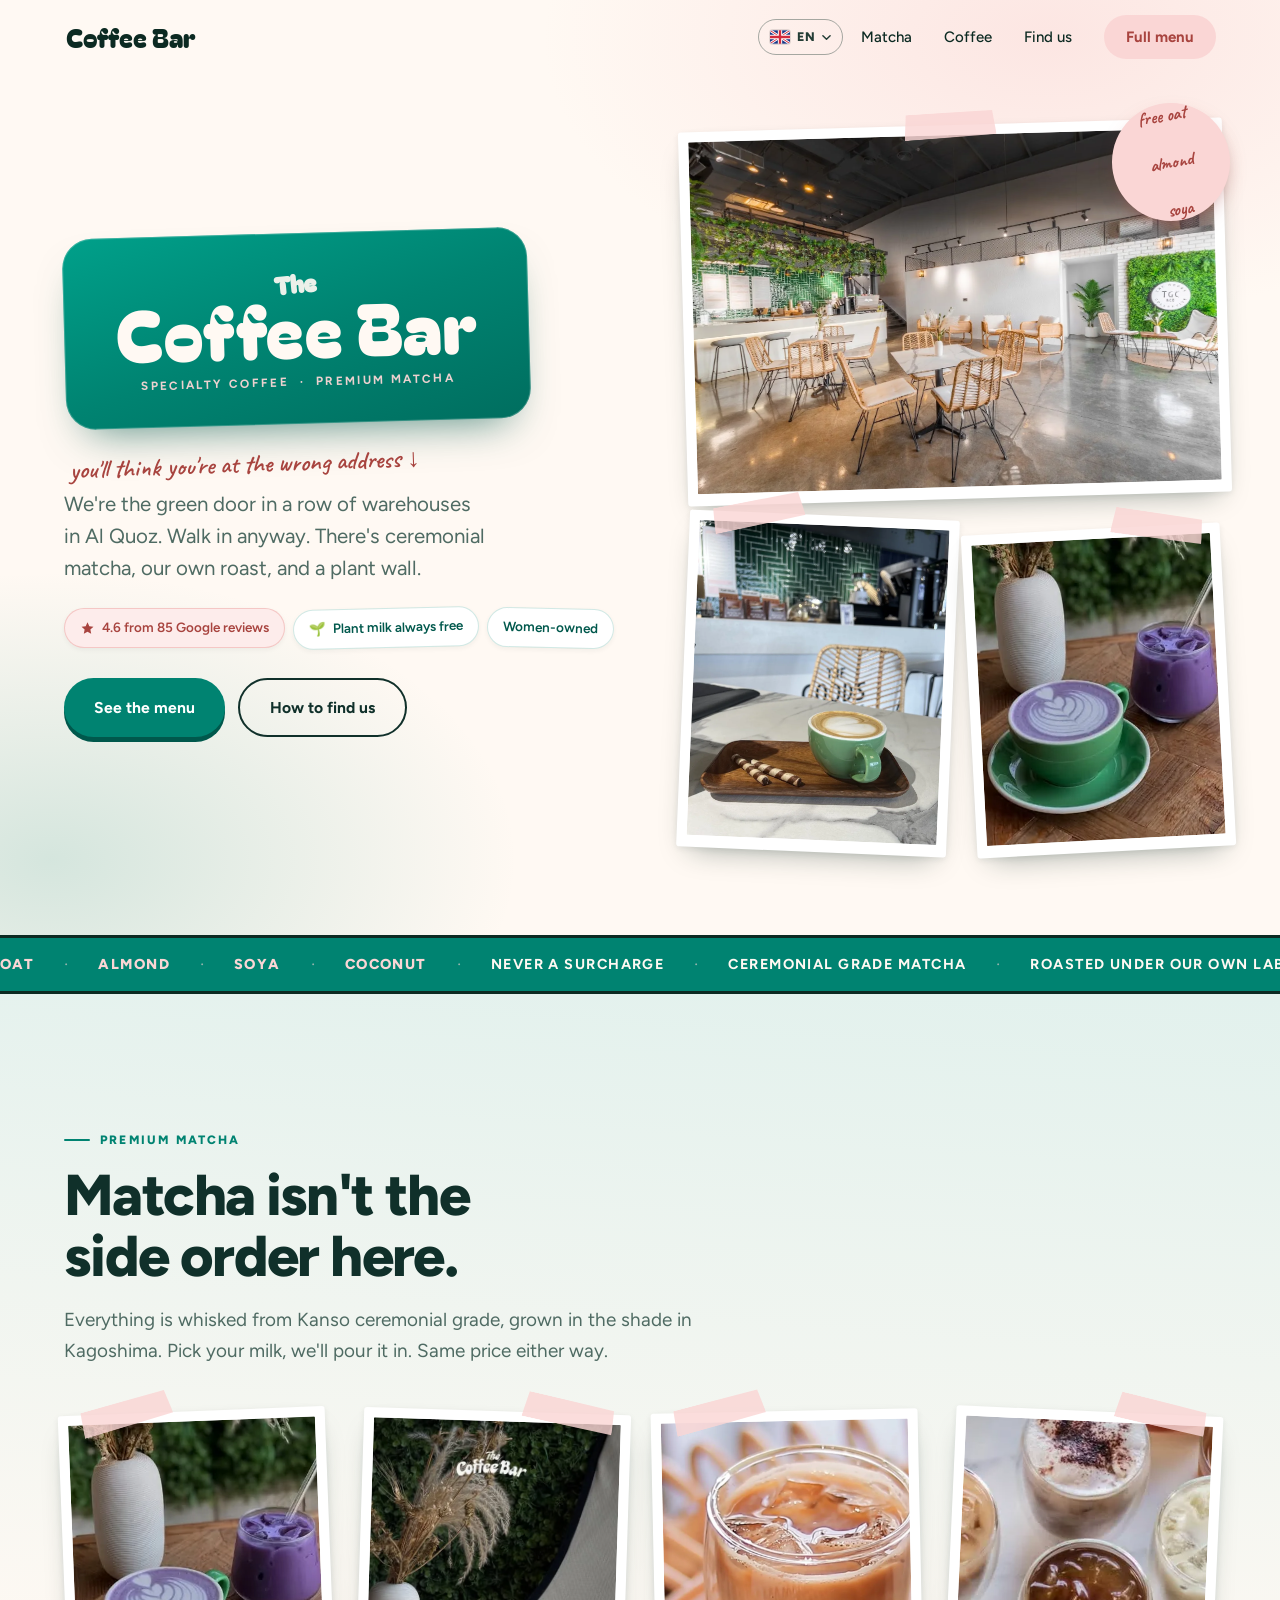
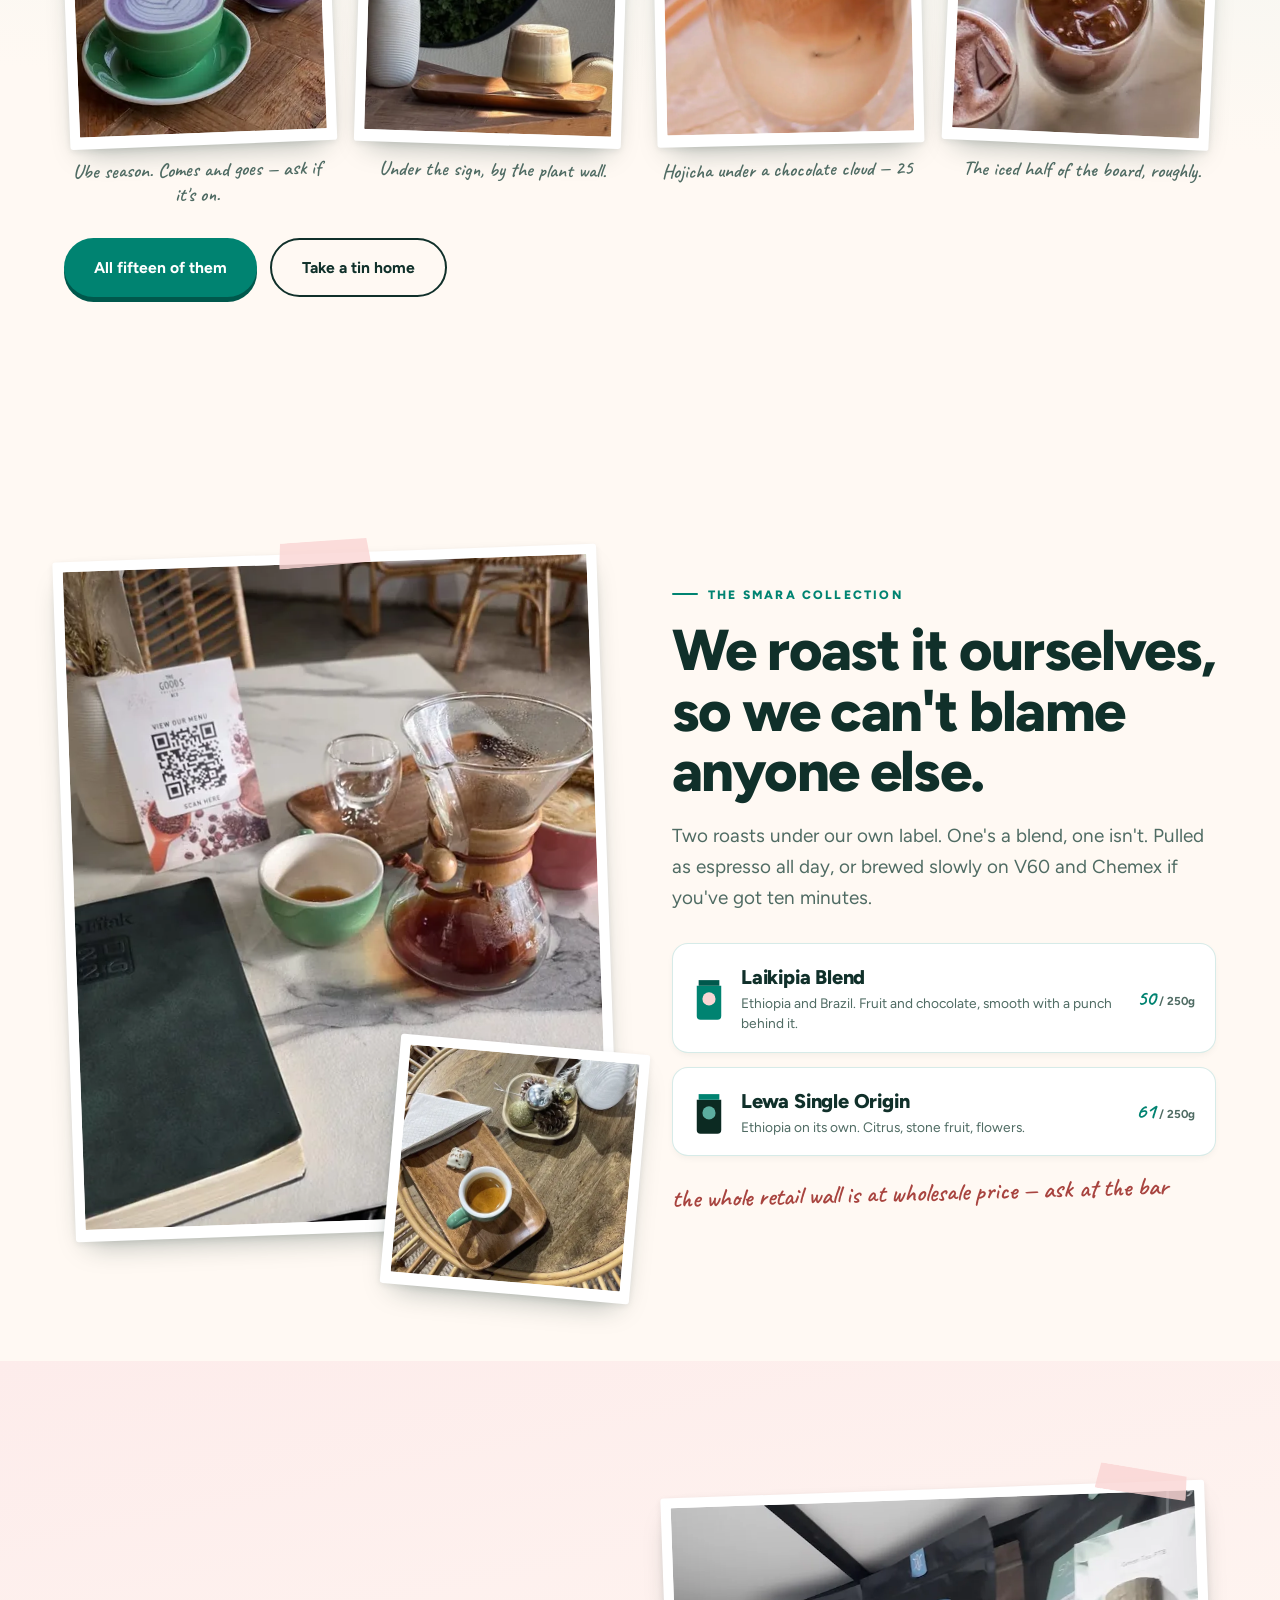
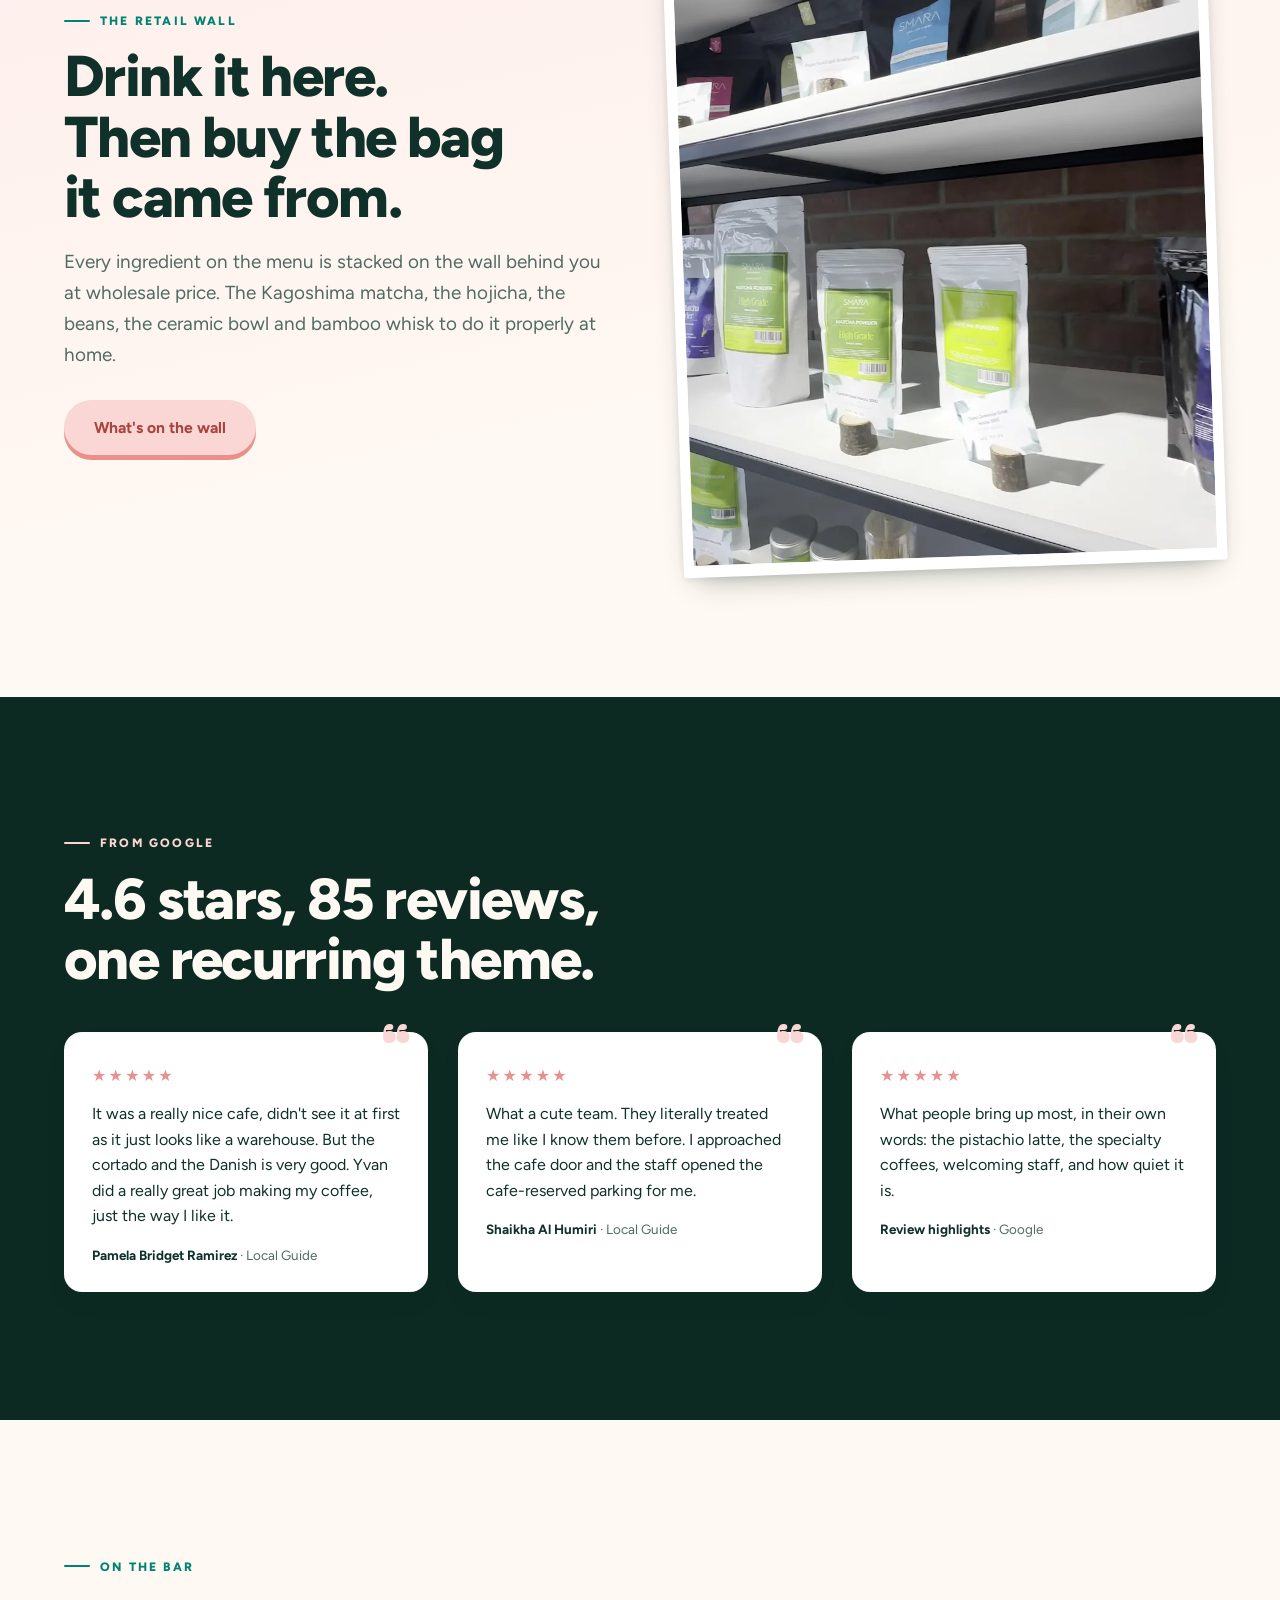
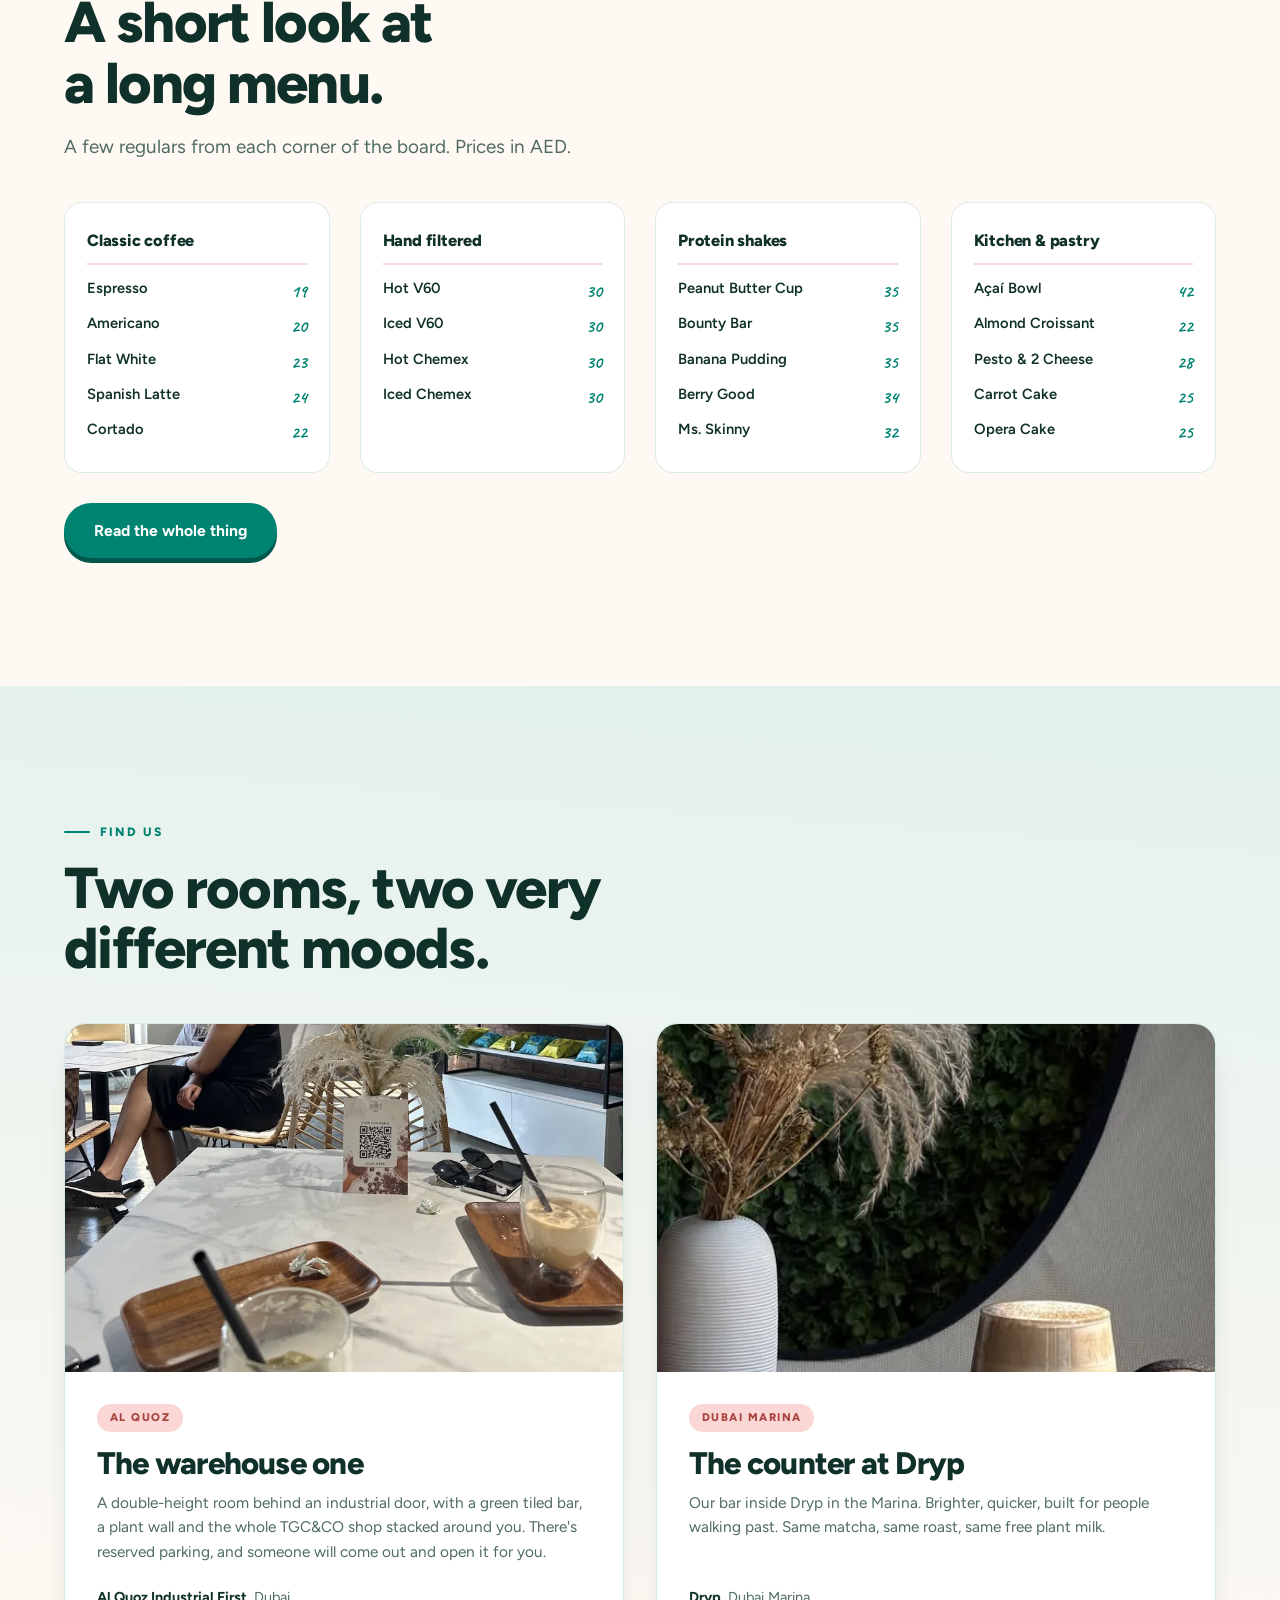
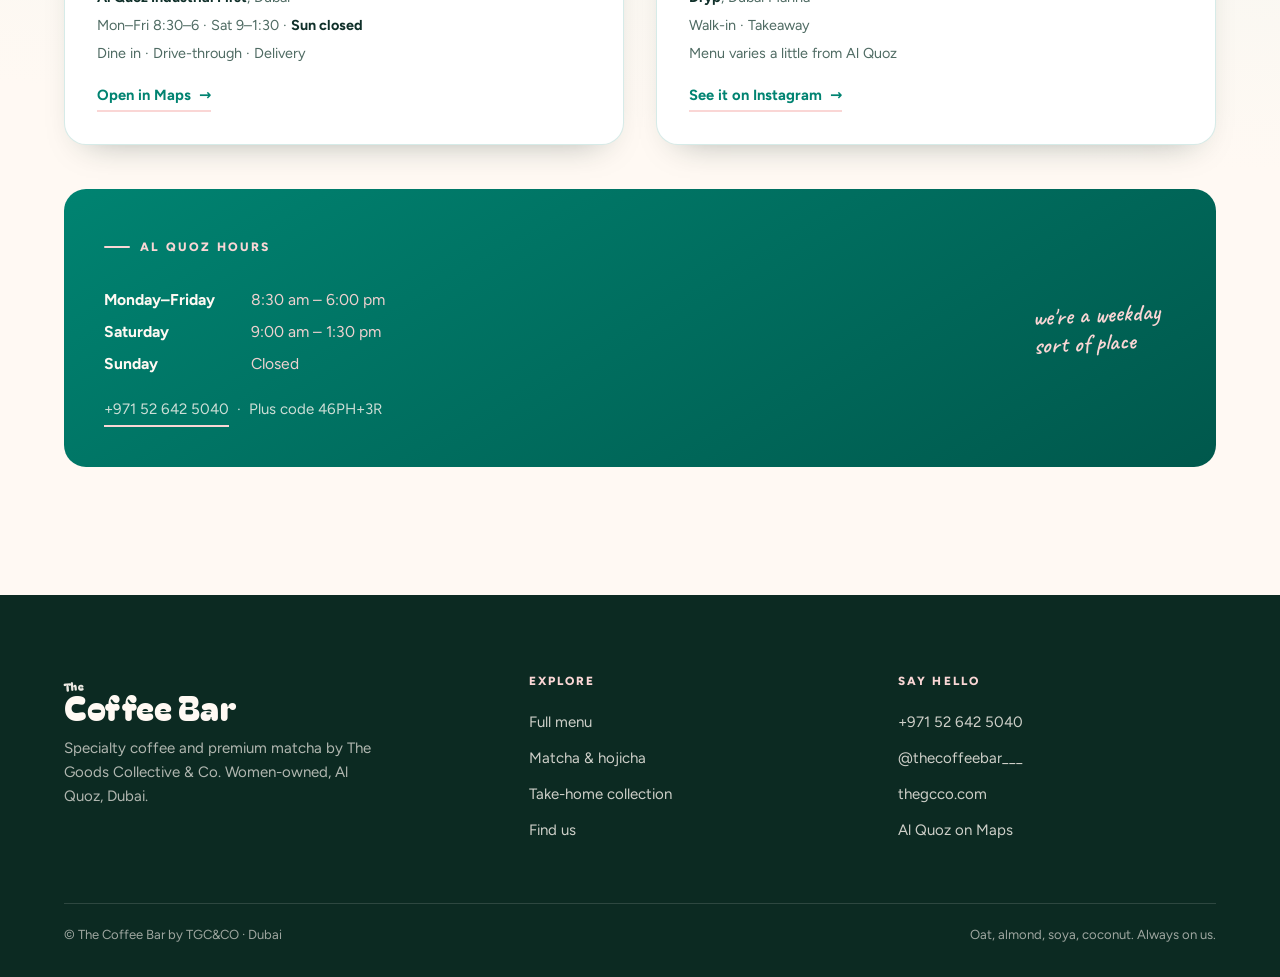
==== commit b657ecaa: "Add English/Arabic language switcher with full RTL support Flag-icon toggle in the nav (UK/UAE flags" ====
--- a/index.html
+++ b/index.html
@@ -41,11 +41,12 @@
   <link rel="preload" href="fonts/figtree-latin-300-900.woff2" as="font" type="font/woff2" crossorigin>
   <link rel="preload" href="images/shop-room.webp" as="image" fetchpriority="high">
   <link rel="preload" href="fonts/caveat-latin-400-700.woff2" as="font" type="font/woff2" crossorigin>
+  <link rel="preload" href="fonts/cairo-arabic-400-800.woff2" as="font" type="font/woff2" crossorigin>
   <link rel="stylesheet" href="css/style.min.css">
 </head>
 <body>
 
-<a class="skip-link" href="#main">Skip to content</a>
+<a class="skip-link" href="#main"><span data-i18n="a11y.skipLink">Skip to content</span></a>
 
 <header>
   <nav class="nav nav--adaptive" aria-label="Main">
@@ -53,14 +54,56 @@
       <span class="wordmark__the" aria-hidden="true">The</span>
       <span class="wordmark__name">Coffee Bar</span>
     </a>
-    <button class="nav__toggle" aria-expanded="false" aria-controls="nav-links" aria-label="Open menu">
-      <span></span><span></span><span></span>
-    </button>
-    <div class="nav__links" id="nav-links">
-      <a href="#matcha">Matcha</a>
-      <a href="#coffee">Coffee</a>
-      <a href="#find-us">Find us</a>
-      <a class="nav__cta" href="menu.html">Full menu</a>
+    <div class="nav__right">
+      <div class="lang" data-lang-switch>
+        <button class="lang__btn" type="button" aria-haspopup="true" aria-expanded="false" aria-label="Change language">
+          <svg class="lang__flag lang__flag--gb" viewBox="0 0 60 40" aria-hidden="true">
+            <rect width="60" height="40" fill="#00247d"/>
+            <path d="M0 0 60 40M60 0 0 40" stroke="#fff" stroke-width="8"/>
+            <path d="M0 0 60 40M60 0 0 40" stroke="#cf142b" stroke-width="3"/>
+            <path d="M30 0V40M0 20H60" stroke="#fff" stroke-width="13"/>
+            <path d="M30 0V40M0 20H60" stroke="#cf142b" stroke-width="7"/>
+          </svg>
+          <svg class="lang__flag lang__flag--ae" viewBox="0 0 60 40" aria-hidden="true">
+            <rect width="60" height="40" fill="#fff"/>
+            <rect width="60" height="13.33" fill="#00732f"/>
+            <rect y="26.67" width="60" height="13.33" fill="#000"/>
+            <rect width="15" height="40" fill="#ce1126"/>
+          </svg>
+          <span class="lang__code">EN</span>
+          <svg class="lang__chevron" viewBox="0 0 10 6" fill="none" stroke="currentColor" stroke-width="1.6" stroke-linecap="round" stroke-linejoin="round" aria-hidden="true"><path d="M1 1l4 4 4-4"/></svg>
+        </button>
+        <div class="lang__menu" role="menu">
+          <button type="button" class="lang__opt" data-lang="en" role="menuitem" aria-current="true">
+            <svg class="lang__flag lang__flag--gb" viewBox="0 0 60 40" aria-hidden="true">
+              <rect width="60" height="40" fill="#00247d"/>
+              <path d="M0 0 60 40M60 0 0 40" stroke="#fff" stroke-width="8"/>
+              <path d="M0 0 60 40M60 0 0 40" stroke="#cf142b" stroke-width="3"/>
+              <path d="M30 0V40M0 20H60" stroke="#fff" stroke-width="13"/>
+              <path d="M30 0V40M0 20H60" stroke="#cf142b" stroke-width="7"/>
+            </svg>
+            <span>English</span>
+          </button>
+          <button type="button" class="lang__opt" data-lang="ar" role="menuitem" aria-current="false">
+            <svg class="lang__flag lang__flag--ae" viewBox="0 0 60 40" aria-hidden="true">
+              <rect width="60" height="40" fill="#fff"/>
+              <rect width="60" height="13.33" fill="#00732f"/>
+              <rect y="26.67" width="60" height="13.33" fill="#000"/>
+              <rect width="15" height="40" fill="#ce1126"/>
+            </svg>
+            <span>العربية</span>
+          </button>
+        </div>
+      </div>
+      <button class="nav__toggle" aria-expanded="false" aria-controls="nav-links" aria-label="Open menu">
+        <span></span><span></span><span></span>
+      </button>
+      <div class="nav__links" id="nav-links">
+        <a href="#matcha" data-i18n="nav.matcha">Matcha</a>
+        <a href="#coffee" data-i18n="nav.coffee">Coffee</a>
+        <a href="#find-us" data-i18n="nav.findUs">Find us</a>
+        <a class="nav__cta" href="menu.html" data-i18n="nav.fullMenu">Full menu</a>
+      </div>
     </div>
   </nav>
 </header>
@@ -78,12 +121,12 @@
             <span class="wordmark__name" aria-hidden="true">Coffee Bar</span>
             <span class="visually-hidden">The Coffee Bar</span>
           </h1>
-          <p class="hero__sign-sub" aria-hidden="true">Specialty Coffee &nbsp;·&nbsp; Premium Matcha</p>
-        </div>
-
-        <p class="scribble hero__scribble">you'll think you're at the wrong address&nbsp;↓</p>
-
-        <p class="hero__sub">
+          <p class="hero__sign-sub" aria-hidden="true" data-i18n="hero.tagline">Specialty Coffee &nbsp;·&nbsp; Premium Matcha</p>
+        </div>
+
+        <p class="scribble hero__scribble" data-i18n="hero.scribble">you'll think you're at the wrong address&nbsp;↓</p>
+
+        <p class="hero__sub" data-i18n="hero.sub">
           We're the green door in a row of warehouses in Al Quoz. Walk in anyway. There's
           ceremonial matcha, our own roast, and a plant wall.
         </p>
@@ -91,20 +134,20 @@
         <div class="hero__facts">
           <span class="hero__fact hero__fact--star">
             <svg viewBox="0 0 24 24" fill="currentColor" aria-hidden="true"><path d="M12 2l2.9 6.3 6.6.8-4.9 4.6 1.3 6.6L12 17l-5.9 3.3 1.3-6.6L2.5 9.1l6.6-.8z"/></svg>
-            4.6 from 85 Google reviews
+            <span data-i18n="hero.fact.rating">4.6 from 85 Google reviews</span>
           </span>
-          <span class="hero__fact">🌱 Plant milk always free</span>
-          <span class="hero__fact">Women-owned</span>
+          <span class="hero__fact">🌱 <span data-i18n="hero.fact.milk">Plant milk always free</span></span>
+          <span class="hero__fact" data-i18n="hero.fact.women">Women-owned</span>
         </div>
 
         <div class="hero__actions">
-          <a class="btn btn--primary" href="menu.html">See the menu</a>
-          <a class="btn btn--ghost" href="#find-us">How to find us</a>
+          <a class="btn btn--primary" href="menu.html" data-i18n="hero.cta.menu">See the menu</a>
+          <a class="btn btn--ghost" href="#find-us" data-i18n="hero.cta.find">How to find us</a>
         </div>
       </div>
 
       <div class="hero__shots">
-        <span class="hero__stamp" aria-hidden="true">free oat<br>almond<br>soya</span>
+        <span class="hero__stamp" aria-hidden="true"><span data-i18n="hero.stamp.l1">free oat</span><br><span data-i18n="hero.stamp.l2">almond</span><br><span data-i18n="hero.stamp.l3">soya</span></span>
 
         <figure class="snap snap--big">
           <picture>
@@ -135,25 +178,25 @@
   <div class="ticker" aria-hidden="true">
     <div class="ticker__track">
       <div class="ticker__group">
-        <span><b>Oat</b></span><i>·</i><span><b>Almond</b></span><i>·</i><span><b>Soya</b></span><i>·</i><span><b>Coconut</b></span><i>·</i>
-        <span>Never a surcharge</span><i>·</i><span>Ceremonial grade matcha</span><i>·</i><span>Roasted under our own label</span><i>·</i>
-        <span>Closed Sundays</span><i>·</i>
+        <span><b data-i18n="ticker.oat">Oat</b></span><i>·</i><span><b data-i18n="ticker.almond">Almond</b></span><i>·</i><span><b data-i18n="ticker.soya">Soya</b></span><i>·</i><span><b data-i18n="ticker.coconut">Coconut</b></span><i>·</i>
+        <span data-i18n="ticker.surcharge">Never a surcharge</span><i>·</i><span data-i18n="ticker.ceremonial">Ceremonial grade matcha</span><i>·</i><span data-i18n="ticker.roasted">Roasted under our own label</span><i>·</i>
+        <span data-i18n="ticker.closed">Closed Sundays</span><i>·</i>
       </div>
       <div class="ticker__group">
-        <span><b>Oat</b></span><i>·</i><span><b>Almond</b></span><i>·</i><span><b>Soya</b></span><i>·</i><span><b>Coconut</b></span><i>·</i>
-        <span>Never a surcharge</span><i>·</i><span>Ceremonial grade matcha</span><i>·</i><span>Roasted under our own label</span><i>·</i>
-        <span>Closed Sundays</span><i>·</i>
+        <span><b data-i18n="ticker.oat">Oat</b></span><i>·</i><span><b data-i18n="ticker.almond">Almond</b></span><i>·</i><span><b data-i18n="ticker.soya">Soya</b></span><i>·</i><span><b data-i18n="ticker.coconut">Coconut</b></span><i>·</i>
+        <span data-i18n="ticker.surcharge">Never a surcharge</span><i>·</i><span data-i18n="ticker.ceremonial">Ceremonial grade matcha</span><i>·</i><span data-i18n="ticker.roasted">Roasted under our own label</span><i>·</i>
+        <span data-i18n="ticker.closed">Closed Sundays</span><i>·</i>
       </div>
     </div>
   </div>
-  <p class="visually-hidden">Oat, almond, soya and coconut milk are included in every drink at no extra cost.</p>
+  <p class="visually-hidden" data-i18n="ticker.a11y">Oat, almond, soya and coconut milk are included in every drink at no extra cost.</p>
 
   <!-- ==================== MATCHA ==================== -->
   <section class="section section--wash" id="matcha">
     <div class="section__inner">
-      <p class="eyebrow reveal">Premium matcha</p>
-      <h2 class="h2 reveal" style="--delay:60ms">Matcha isn't the side order here.</h2>
-      <p class="lede reveal" style="--delay:110ms">
+      <p class="eyebrow reveal" data-i18n="matcha.eyebrow">Premium matcha</p>
+      <h2 class="h2 reveal" style="--delay:60ms" data-i18n="matcha.h2">Matcha isn't the side order here.</h2>
+      <p class="lede reveal" style="--delay:110ms" data-i18n="matcha.lede">
         Everything is whisked from Kanso ceremonial grade, grown in the shade in Kagoshima. Pick
         your milk, we'll pour it in. Same price either way.
       </p>
@@ -167,7 +210,7 @@
               <img src="images/ube.jpg" alt="Ube matcha latte in a green ceramic cup beside an iced ube latte on a herringbone wooden table" width="900" height="823" loading="lazy" decoding="async">
             </picture>
           </div>
-          <figcaption class="drink__cap">Ube season. Comes and goes — ask if it's on.</figcaption>
+          <figcaption class="drink__cap" data-i18n="matcha.cap1">Ube season. Comes and goes — ask if it's on.</figcaption>
         </figure>
 
         <figure class="drink reveal" style="--delay:80ms">
@@ -177,7 +220,7 @@
               <img src="images/sign-latte.jpg" alt="A latte on a wooden tray in front of the plant wall, under The Coffee Bar's lit sign" width="512" height="640" loading="lazy" decoding="async">
             </picture>
           </div>
-          <figcaption class="drink__cap">Under the sign, by the plant wall.</figcaption>
+          <figcaption class="drink__cap" data-i18n="matcha.cap2">Under the sign, by the plant wall.</figcaption>
         </figure>
 
         <figure class="drink reveal" style="--delay:160ms">
@@ -187,7 +230,7 @@
               <img src="images/iced-latte.jpg" alt="A layered iced hojicha latte in a double-walled glass on a wooden board" width="788" height="1400" loading="lazy" decoding="async">
             </picture>
           </div>
-          <figcaption class="drink__cap">Hojicha under a chocolate cloud — 25</figcaption>
+          <figcaption class="drink__cap" data-i18n="matcha.cap3">Hojicha under a chocolate cloud — 25</figcaption>
         </figure>
 
         <figure class="drink reveal" style="--delay:240ms">
@@ -197,14 +240,14 @@
               <img src="images/drinks-lineup.jpg" alt="A lineup of iced drinks in double-walled glasses on a marble counter beside a bamboo matcha whisk" width="900" height="777" loading="lazy" decoding="async">
             </picture>
           </div>
-          <figcaption class="drink__cap">The iced half of the board, roughly.</figcaption>
+          <figcaption class="drink__cap" data-i18n="matcha.cap4">The iced half of the board, roughly.</figcaption>
         </figure>
 
       </div>
 
       <div class="hero__actions">
-        <a class="btn btn--primary" href="menu.html#matcha">All fifteen of them</a>
-        <a class="btn btn--ghost" href="menu.html#retail">Take a tin home</a>
+        <a class="btn btn--primary" href="menu.html#matcha" data-i18n="matcha.cta1">All fifteen of them</a>
+        <a class="btn btn--ghost" href="menu.html#retail" data-i18n="matcha.cta2">Take a tin home</a>
       </div>
     </div>
   </section>
@@ -228,9 +271,9 @@
       </div>
 
       <div>
-        <p class="eyebrow reveal">The Smara Collection</p>
-        <h2 class="h2 reveal" style="--delay:60ms">We roast it ourselves, so we can't blame anyone else.</h2>
-        <p class="lede reveal" style="--delay:110ms">
+        <p class="eyebrow reveal" data-i18n="coffee.eyebrow">The Smara Collection</p>
+        <h2 class="h2 reveal" style="--delay:60ms" data-i18n="coffee.h2">We roast it ourselves, so we can't blame anyone else.</h2>
+        <p class="lede reveal" style="--delay:110ms" data-i18n="coffee.lede">
           Two roasts under our own label. One's a blend, one isn't. Pulled as espresso all day,
           or brewed slowly on V60 and Chemex if you've got ten minutes.
         </p>
@@ -243,10 +286,10 @@
               <circle cx="17" cy="24" r="7" fill="#FAD6D5"/>
             </svg>
             <div>
-              <h3 class="blend__name">Laikipia Blend</h3>
-              <p class="blend__notes">Ethiopia and Brazil. Fruit and chocolate, smooth with a punch behind it.</p>
+              <h3 class="blend__name" data-i18n="coffee.blend1.name">Laikipia Blend</h3>
+              <p class="blend__notes" data-i18n="coffee.blend1.notes">Ethiopia and Brazil. Fruit and chocolate, smooth with a punch behind it.</p>
             </div>
-            <p class="blend__price">50<span style="font-size:.72rem;font-family:var(--font-sans);color:var(--ink-soft)"> / 250g</span></p>
+            <p class="blend__price">50<span style="font-size:.72rem;font-family:var(--font-sans);color:var(--ink-soft)"> <span data-i18n="unit.per250g">/ 250g</span></span></p>
           </article>
 
           <article class="blend reveal" style="--delay:140ms">
@@ -256,14 +299,14 @@
               <circle cx="17" cy="24" r="7" fill="#5CAEA0"/>
             </svg>
             <div>
-              <h3 class="blend__name">Lewa Single Origin</h3>
-              <p class="blend__notes">Ethiopia on its own. Citrus, stone fruit, flowers.</p>
+              <h3 class="blend__name" data-i18n="coffee.blend2.name">Lewa Single Origin</h3>
+              <p class="blend__notes" data-i18n="coffee.blend2.notes">Ethiopia on its own. Citrus, stone fruit, flowers.</p>
             </div>
-            <p class="blend__price">61<span style="font-size:.72rem;font-family:var(--font-sans);color:var(--ink-soft)"> / 250g</span></p>
+            <p class="blend__price">61<span style="font-size:.72rem;font-family:var(--font-sans);color:var(--ink-soft)"> <span data-i18n="unit.per250g">/ 250g</span></span></p>
           </article>
         </div>
 
-        <p class="scribble reveal" style="--delay:200ms;margin-top:22px;transform:rotate(-1.5deg)">
+        <p class="scribble reveal" style="--delay:200ms;margin-top:22px;transform:rotate(-1.5deg)" data-i18n="coffee.scribble">
           the whole retail wall is at wholesale price — ask at the bar
         </p>
       </div>
@@ -282,15 +325,15 @@
         </figure>
       </div>
       <div>
-        <p class="eyebrow reveal">The retail wall</p>
-        <h2 class="h2 reveal" style="--delay:60ms">Drink it here. Then buy the bag it came from.</h2>
-        <p class="lede reveal" style="--delay:110ms">
+        <p class="eyebrow reveal" data-i18n="retail.eyebrow">The retail wall</p>
+        <h2 class="h2 reveal" style="--delay:60ms" data-i18n="retail.h2">Drink it here. Then buy the bag it came from.</h2>
+        <p class="lede reveal" style="--delay:110ms" data-i18n="retail.lede">
           Every ingredient on the menu is stacked on the wall behind you at wholesale price. The
           Kagoshima matcha, the hojicha, the beans, the ceramic bowl and bamboo whisk to do it
           properly at home.
         </p>
         <div class="hero__actions">
-          <a class="btn btn--blush" href="menu.html#retail">What's on the wall</a>
+          <a class="btn btn--blush" href="menu.html#retail" data-i18n="retail.cta">What's on the wall</a>
         </div>
       </div>
     </div>
@@ -299,29 +342,29 @@
   <!-- ==================== REVIEWS ==================== -->
   <section class="section section--teal">
     <div class="section__inner">
-      <p class="eyebrow reveal">From Google</p>
-      <h2 class="h2 reveal" style="--delay:60ms">4.6 stars, 85 reviews, one recurring theme.</h2>
+      <p class="eyebrow reveal" data-i18n="reviews.eyebrow">From Google</p>
+      <h2 class="h2 reveal" style="--delay:60ms" data-i18n="reviews.h2">4.6 stars, 85 reviews, one recurring theme.</h2>
 
       <div class="reviews">
         <blockquote class="review reveal">
           <span class="review__mark" aria-hidden="true">“</span>
           <span class="review__stars" role="img" aria-label="Rated 5 out of 5">★★★★★</span>
-          <p class="review__text">It was a really nice cafe, didn't see it at first as it just looks like a warehouse. But the cortado and the Danish is very good. Yvan did a really great job making my coffee, just the way I like it.</p>
-          <footer class="review__by"><cite>Pamela Bridget Ramirez</cite> · Local Guide</footer>
+          <p class="review__text" data-i18n="reviews.r1.text">It was a really nice cafe, didn't see it at first as it just looks like a warehouse. But the cortado and the Danish is very good. Yvan did a really great job making my coffee, just the way I like it.</p>
+          <footer class="review__by"><cite>Pamela Bridget Ramirez</cite> · <span data-i18n="reviews.localGuide">Local Guide</span></footer>
         </blockquote>
 
         <blockquote class="review reveal" style="--delay:110ms">
           <span class="review__mark" aria-hidden="true">“</span>
           <span class="review__stars" role="img" aria-label="Rated 5 out of 5">★★★★★</span>
-          <p class="review__text">What a cute team. They literally treated me like I know them before. I approached the cafe door and the staff opened the cafe-reserved parking for me.</p>
-          <footer class="review__by"><cite>Shaikha Al Humiri</cite> · Local Guide</footer>
+          <p class="review__text" data-i18n="reviews.r2.text">What a cute team. They literally treated me like I know them before. I approached the cafe door and the staff opened the cafe-reserved parking for me.</p>
+          <footer class="review__by"><cite>Shaikha Al Humiri</cite> · <span data-i18n="reviews.localGuide">Local Guide</span></footer>
         </blockquote>
 
         <blockquote class="review reveal" style="--delay:220ms">
           <span class="review__mark" aria-hidden="true">“</span>
           <span class="review__stars" role="img" aria-label="Most mentioned in reviews">★★★★★</span>
-          <p class="review__text">What people bring up most, in their own words: the pistachio latte, the specialty coffees, welcoming staff, and how quiet it is.</p>
-          <footer class="review__by"><cite>Review highlights</cite> · Google</footer>
+          <p class="review__text" data-i18n="reviews.r3.text">What people bring up most, in their own words: the pistachio latte, the specialty coffees, welcoming staff, and how quiet it is.</p>
+          <footer class="review__by"><cite data-i18n="reviews.r3.by">Review highlights</cite> · Google</footer>
         </blockquote>
       </div>
     </div>
@@ -330,54 +373,54 @@
   <!-- ==================== MENU PREVIEW ==================== -->
   <section class="section section--paper">
     <div class="section__inner">
-      <p class="eyebrow reveal">On the bar</p>
-      <h2 class="h2 reveal" style="--delay:60ms">A short look at a long menu.</h2>
-      <p class="lede reveal" style="--delay:110ms">A few regulars from each corner of the board. Prices in AED.</p>
+      <p class="eyebrow reveal" data-i18n="mpreview.eyebrow">On the bar</p>
+      <h2 class="h2 reveal" style="--delay:60ms" data-i18n="mpreview.h2">A short look at a long menu.</h2>
+      <p class="lede reveal" style="--delay:110ms" data-i18n="mpreview.lede">A few regulars from each corner of the board. Prices in AED.</p>
 
       <div class="mpreview__grid">
         <div class="mcat reveal">
-          <h3 class="mcat__title">Classic coffee</h3>
+          <h3 class="mcat__title" data-i18n="mpreview.cat1.title">Classic coffee</h3>
           <ul class="mcat__items">
-            <li><b>Espresso</b><span>19</span></li>
-            <li><b>Americano</b><span>20</span></li>
-            <li><b>Flat White</b><span>23</span></li>
-            <li><b>Spanish Latte</b><span>24</span></li>
-            <li><b>Cortado</b><span>22</span></li>
+            <li><b data-i18n="m.hot.i1.name">Espresso</b><span>19</span></li>
+            <li><b data-i18n="m.hot.i3.name">Americano</b><span>20</span></li>
+            <li><b data-i18n="m.hot.i7.name">Flat White</b><span>23</span></li>
+            <li><b data-i18n="m.hot.i11.name">Spanish Latte</b><span>24</span></li>
+            <li><b data-i18n="m.hot.i5.name">Cortado</b><span>22</span></li>
           </ul>
         </div>
         <div class="mcat reveal" style="--delay:90ms">
-          <h3 class="mcat__title">Hand filtered</h3>
+          <h3 class="mcat__title" data-i18n="mpreview.cat2.title">Hand filtered</h3>
           <ul class="mcat__items">
-            <li><b>Hot V60</b><span>30</span></li>
-            <li><b>Iced V60</b><span>30</span></li>
-            <li><b>Hot Chemex</b><span>30</span></li>
-            <li><b>Iced Chemex</b><span>30</span></li>
+            <li><b data-i18n="mpreview.hotV60">Hot V60</b><span>30</span></li>
+            <li><b data-i18n="mpreview.icedV60">Iced V60</b><span>30</span></li>
+            <li><b data-i18n="mpreview.hotChemex">Hot Chemex</b><span>30</span></li>
+            <li><b data-i18n="mpreview.icedChemex">Iced Chemex</b><span>30</span></li>
           </ul>
         </div>
         <div class="mcat reveal" style="--delay:180ms">
-          <h3 class="mcat__title">Protein shakes</h3>
+          <h3 class="mcat__title" data-i18n="mpreview.cat3.title">Protein shakes</h3>
           <ul class="mcat__items">
-            <li><b>Peanut Butter Cup</b><span>35</span></li>
-            <li><b>Bounty Bar</b><span>35</span></li>
-            <li><b>Banana Pudding</b><span>35</span></li>
-            <li><b>Berry Good</b><span>34</span></li>
-            <li><b>Ms. Skinny</b><span>32</span></li>
+            <li><b data-i18n="m.protein.i4.name">Peanut Butter Cup</b><span>35</span></li>
+            <li><b data-i18n="m.protein.i5.name">Bounty Bar</b><span>35</span></li>
+            <li><b data-i18n="m.protein.i6.name">Banana Pudding</b><span>35</span></li>
+            <li><b data-i18n="m.protein.i2.name">Berry Good</b><span>34</span></li>
+            <li><b data-i18n="m.protein.i1.name">Ms. Skinny</b><span>32</span></li>
           </ul>
         </div>
         <div class="mcat reveal" style="--delay:270ms">
-          <h3 class="mcat__title">Kitchen &amp; pastry</h3>
+          <h3 class="mcat__title" data-i18n="mpreview.cat4.title">Kitchen &amp; pastry</h3>
           <ul class="mcat__items">
-            <li><b>Açaí Bowl</b><span>42</span></li>
-            <li><b>Almond Croissant</b><span>22</span></li>
-            <li><b>Pesto &amp; 2 Cheese</b><span>28</span></li>
-            <li><b>Carrot Cake</b><span>25</span></li>
-            <li><b>Opera Cake</b><span>25</span></li>
+            <li><b data-i18n="m.food.i1.name">Açaí Bowl</b><span>42</span></li>
+            <li><b data-i18n="m.food.i3.name">Almond Croissant</b><span>22</span></li>
+            <li><b data-i18n="mpreview.pesto2cheese">Pesto &amp; 2 Cheese</b><span>28</span></li>
+            <li><b data-i18n="m.food.i9.name">Carrot Cake</b><span>25</span></li>
+            <li><b data-i18n="m.food.i11.name">Opera Cake</b><span>25</span></li>
           </ul>
         </div>
       </div>
 
       <div class="hero__actions">
-        <a class="btn btn--primary" href="menu.html">Read the whole thing</a>
+        <a class="btn btn--primary" href="menu.html" data-i18n="mpreview.cta">Read the whole thing</a>
       </div>
     </div>
   </section>
@@ -385,8 +428,8 @@
   <!-- ==================== FIND US ==================== -->
   <section class="section section--wash" id="find-us">
     <div class="section__inner">
-      <p class="eyebrow reveal">Find us</p>
-      <h2 class="h2 reveal" style="--delay:60ms">Two rooms, two very different moods.</h2>
+      <p class="eyebrow reveal" data-i18n="find.eyebrow">Find us</p>
+      <h2 class="h2 reveal" style="--delay:60ms" data-i18n="find.h2">Two rooms, two very different moods.</h2>
 
       <div class="spots">
 
@@ -398,20 +441,20 @@
             </picture>
           </div>
           <div class="spot__body">
-            <span class="spot__tag">Al Quoz</span>
-            <h3 class="spot__name">The warehouse one</h3>
-            <p class="spot__desc">
+            <span class="spot__tag" data-i18n="find.alquoz.tag">Al Quoz</span>
+            <h3 class="spot__name" data-i18n="find.alquoz.name">The warehouse one</h3>
+            <p class="spot__desc" data-i18n="find.alquoz.desc">
               A double-height room behind an industrial door, with a green tiled bar, a plant wall
               and the whole TGC&amp;CO shop stacked around you. There's reserved parking, and someone
               will come out and open it for you.
             </p>
             <div class="spot__meta">
-              <p><b>Al Quoz Industrial First</b>, Dubai</p>
-              <p>Mon–Fri 8:30–6 · Sat 9–1:30 · <b>Sun closed</b></p>
-              <p>Dine in · Drive-through · Delivery</p>
+              <p><b data-i18n="find.alquoz.addr1">Al Quoz Industrial First</b><span data-i18n="find.alquoz.addr2">, Dubai</span></p>
+              <p><span data-i18n="find.alquoz.hours">Mon–Fri 8:30–6 · Sat 9–1:30 ·</span> <b data-i18n="find.alquoz.sunClosed">Sun closed</b></p>
+              <p data-i18n="find.alquoz.services">Dine in · Drive-through · Delivery</p>
             </div>
             <a class="spot__link" href="https://maps.app.goo.gl/ADb9mDDAnhF79cJw7" target="_blank" rel="noopener">
-              Open in Maps <span aria-hidden="true">→</span>
+              <span data-i18n="find.alquoz.link">Open in Maps</span> <span aria-hidden="true" class="find__arrow">→</span>
             </a>
           </div>
         </article>
@@ -424,19 +467,19 @@
             </picture>
           </div>
           <div class="spot__body">
-            <span class="spot__tag">Dubai Marina</span>
-            <h3 class="spot__name">The counter at Dryp</h3>
-            <p class="spot__desc">
+            <span class="spot__tag" data-i18n="find.marina.tag">Dubai Marina</span>
+            <h3 class="spot__name" data-i18n="find.marina.name">The counter at Dryp</h3>
+            <p class="spot__desc" data-i18n="find.marina.desc">
               Our bar inside Dryp in the Marina. Brighter, quicker, built for people walking past.
               Same matcha, same roast, same free plant milk.
             </p>
             <div class="spot__meta">
-              <p><b>Dryp</b>, Dubai Marina</p>
-              <p>Walk-in · Takeaway</p>
-              <p>Menu varies a little from Al Quoz</p>
+              <p><b>Dryp</b><span data-i18n="find.marina.addr2">, Dubai Marina</span></p>
+              <p data-i18n="find.marina.services">Walk-in · Takeaway</p>
+              <p data-i18n="find.marina.note">Menu varies a little from Al Quoz</p>
             </div>
             <a class="spot__link" href="https://www.instagram.com/thecoffeebar___/" target="_blank" rel="noopener">
-              See it on Instagram <span aria-hidden="true">→</span>
+              <span data-i18n="find.marina.link">See it on Instagram</span> <span aria-hidden="true" class="find__arrow">→</span>
             </a>
           </div>
         </article>
@@ -445,18 +488,18 @@
 
       <div class="hours reveal">
         <div>
-          <p class="eyebrow" style="color:var(--blush)">Al Quoz hours</p>
+          <p class="eyebrow" style="color:var(--blush)" data-i18n="hours.eyebrow">Al Quoz hours</p>
           <ul class="hours__list">
-            <li><b>Monday–Friday</b><span>8:30 am – 6:00 pm</span></li>
-            <li><b>Saturday</b><span>9:00 am – 1:30 pm</span></li>
-            <li><b>Sunday</b><span>Closed</span></li>
+            <li><b data-i18n="hours.weekday">Monday–Friday</b><span data-i18n="hours.weekdayTime">8:30 am – 6:00 pm</span></li>
+            <li><b data-i18n="hours.saturday">Saturday</b><span data-i18n="hours.saturdayTime">9:00 am – 1:30 pm</span></li>
+            <li><b data-i18n="hours.sunday">Sunday</b><span data-i18n="hours.closed">Closed</span></li>
           </ul>
           <p style="margin-top:18px;font-size:.94rem;color:rgba(255,249,243,.8)">
             <a href="tel:+971526425040" style="display:inline-block;border-bottom:2px solid var(--blush);padding:3px 0 4px">+971 52 642 5040</a>
-            &nbsp;·&nbsp; Plus code 46PH+3R
+            &nbsp;·&nbsp; <span data-i18n="hours.plusCode">Plus code 46PH+3R</span>
           </p>
         </div>
-        <p class="hours__note">we're a weekday sort of place</p>
+        <p class="hours__note" data-i18n="hours.note">we're a weekday sort of place</p>
       </div>
     </div>
   </section>
@@ -470,33 +513,34 @@
         <span class="wordmark__the" aria-hidden="true">The</span>
         <span class="wordmark__name">Coffee Bar</span>
       </p>
-      <p class="footer__tag">Specialty coffee and premium matcha by The Goods Collective &amp; Co. Women-owned, Al Quoz, Dubai.</p>
+      <p class="footer__tag" data-i18n="home.footer.tag">Specialty coffee and premium matcha by The Goods Collective &amp; Co. Women-owned, Al Quoz, Dubai.</p>
     </div>
     <div>
-      <h2 class="footer__h">Explore</h2>
+      <h2 class="footer__h" data-i18n="home.footer.explore">Explore</h2>
       <ul class="footer__list">
-        <li><a href="menu.html">Full menu</a></li>
-        <li><a href="menu.html#matcha">Matcha &amp; hojicha</a></li>
-        <li><a href="menu.html#retail">Take-home collection</a></li>
-        <li><a href="#find-us">Find us</a></li>
+        <li><a href="menu.html" data-i18n="nav.fullMenu">Full menu</a></li>
+        <li><a href="menu.html#matcha" data-i18n="home.footer.matchaHojicha">Matcha &amp; hojicha</a></li>
+        <li><a href="menu.html#retail" data-i18n="menuPage.footer.takeHome">Take-home collection</a></li>
+        <li><a href="#find-us" data-i18n="nav.findUs">Find us</a></li>
       </ul>
     </div>
     <div>
-      <h2 class="footer__h">Say hello</h2>
+      <h2 class="footer__h" data-i18n="home.footer.sayHello">Say hello</h2>
       <ul class="footer__list">
         <li><a href="tel:+971526425040">+971 52 642 5040</a></li>
         <li><a href="https://www.instagram.com/thecoffeebar___/" target="_blank" rel="noopener">@thecoffeebar___</a></li>
         <li><a href="https://www.thegcco.com/" target="_blank" rel="noopener">thegcco.com</a></li>
-        <li><a href="https://maps.app.goo.gl/ADb9mDDAnhF79cJw7" target="_blank" rel="noopener">Al Quoz on Maps</a></li>
+        <li><a href="https://maps.app.goo.gl/ADb9mDDAnhF79cJw7" target="_blank" rel="noopener" data-i18n="menuPage.footer.mapsLink">Al Quoz on Maps</a></li>
       </ul>
     </div>
   </div>
   <div class="footer__bottom">
-    <span>© The Coffee Bar by TGC&amp;CO · Dubai</span>
-    <span>Oat, almond, soya, coconut. Always on us.</span>
+    <span data-i18n="common.copyright">© The Coffee Bar by TGC&amp;CO · Dubai</span>
+    <span data-i18n="home.footer.bottomNote">Oat, almond, soya, coconut. Always on us.</span>
   </div>
 </footer>
 
+<script src="js/i18n.min.js" defer></script>
 <script src="js/main.min.js" defer></script>
 </body>
 </html>
--- a/css/style.min.css
+++ b/css/style.min.css
@@ -1 +1 @@
-@font-face{font-family:"Bagel Fat One";font-style:normal;font-weight:400;font-display:swap;src:url("../fonts/bagel-fat-one-latin-400.woff2") format("woff2");unicode-range:U+0000-00FF,U+0131,U+0152-0153,U+02BB-02BC,U+2013-2014,U+2018-201A,U+201C-201E,U+2022,U+2039-203A,U+2044}@font-face{font-family:Figtree;font-style:normal;font-weight:300 900;font-display:swap;src:url("../fonts/figtree-latin-300-900.woff2") format("woff2");unicode-range:U+0000-00FF,U+0131,U+0152-0153,U+02BB-02BC,U+2013-2014,U+2018-201A,U+201C-201E,U+2022,U+2039-203A,U+2044}@font-face{font-family:Caveat;font-style:normal;font-weight:400 700;font-display:swap;src:url("../fonts/caveat-latin-400-700.woff2") format("woff2");unicode-range:U+0000-00FF,U+0131,U+0152-0153,U+02BB-02BC,U+2013-2014,U+2018-201A,U+201C-201E,U+2022,U+2039-203A,U+2044}:root{--teal:#008371;--teal-deep:#00584C;--teal-dark:#0C2A22;--teal-soft:#5CAEA0;--teal-wash:#E2F1ED;--blush:#FAD6D5;--blush-deep:#E9908C;--blush-ink:#A8443F;--blush-wash:#FDECEB;--paper:#FFF9F3;--sand:#F4E7D7;--sage:#69936F;--ink:#10302A;--ink-soft:#4F6B63;--font-display:"Bagel Fat One","Comic Sans MS",cursive,sans-serif;--font-sans:"Figtree",system-ui,-apple-system,"Segoe UI",Roboto,Arial,sans-serif;--font-hand:"Caveat","Segoe Script",cursive;--nav-h:74px;--gutter:clamp(20px, 5vw, 64px);--maxw:1240px;--ease-out:cubic-bezier(0.22, 1, 0.36, 1);--ease-soft:cubic-bezier(0.4, 0, 0.2, 1)}*{margin:0;padding:0;box-sizing:border-box}html{scroll-behavior:smooth;overflow-x:hidden;scroll-padding-top:calc(var(--nav-h) + 16px)}body{font-family:var(--font-sans);font-size:17px;line-height:1.6;background:var(--paper);color:var(--ink);-webkit-font-smoothing:antialiased;overflow-x:hidden}img,svg{display:block;max-width:100%}a{color:inherit;text-decoration:none}ul{list-style:none}button{font:inherit;color:inherit;background:0 0;border:0;cursor:pointer}:focus-visible{outline:3px solid var(--teal);outline-offset:3px;border-radius:4px}.skip-link{position:absolute;left:12px;top:-100px;z-index:200;padding:12px 20px;border-radius:999px;background:var(--teal);color:#fff;font-weight:700;transition:top .2s var(--ease-out)}.skip-link:focus{top:12px}.visually-hidden{position:absolute;width:1px;height:1px;margin:-1px;padding:0;overflow:hidden;clip-path:inset(50%);white-space:nowrap}.scribble{font-family:var(--font-hand);font-size:clamp(1.15rem, 2.2vw, 1.6rem);font-weight:600;line-height:1.15;color:var(--blush-ink);display:inline-block}.wordmark{display:inline-flex;flex-direction:column;align-items:center;line-height:.9}.wordmark__the{font-family:var(--font-display);font-size:.34em;letter-spacing:.01em;opacity:.92;margin-bottom:.04em;transform:rotate(-4deg)}.wordmark__name{font-family:var(--font-display);font-weight:400;letter-spacing:.005em}.nav{position:fixed;inset:0 0 auto 0;z-index:100;height:var(--nav-h);display:flex;align-items:center;justify-content:space-between;padding:0 var(--gutter);color:var(--paper)}.nav::before{content:"";position:absolute;inset:0;z-index:-1;background:rgba(12,42,34,.92);backdrop-filter:blur(12px) saturate(1.3);-webkit-backdrop-filter:blur(12px) saturate(1.3);box-shadow:0 1px 0 rgba(255,249,243,.12);opacity:0;transition:opacity 320ms var(--ease-soft)}.nav--solid::before,.nav.is-scrolled::before{opacity:1}.nav--adaptive:not(.is-scrolled){color:var(--teal-dark)}.nav--adaptive:not(.is-scrolled) .nav__toggle span{background:var(--teal-dark)}.nav.is-menu-open{color:var(--paper)}.nav.is-menu-open::before{opacity:1}.nav--adaptive.is-menu-open .nav__toggle span{background:var(--paper)}.nav__logo{font-size:1.6rem;padding:6px 2px;transition:transform 260ms var(--ease-out)}.nav__logo:hover{transform:rotate(-3deg)}.nav__logo .wordmark__the{display:none}.nav__links{display:flex;align-items:center;gap:32px}.nav__links a{font-size:.94rem;font-weight:500;position:relative;padding:4px 0}.nav__links a::after{content:"";position:absolute;left:0;bottom:0;width:100%;height:2px;border-radius:2px;background:var(--blush);transform:scaleX(0);transform-origin:right;transition:transform .3s var(--ease-out)}.nav__links a:hover::after,.nav__links a[aria-current=page]::after{transform:scaleX(1);transform-origin:left}.nav__links .nav__cta{padding:10px 22px;border-radius:999px;background:var(--blush);color:var(--blush-ink)!important;font-weight:700;transition:transform 220ms var(--ease-out),background 220ms ease}.nav__links .nav__cta::after{display:none}.nav__links .nav__cta:hover{transform:translateY(-2px) rotate(-1.5deg);background:#ffe3e2}.nav__toggle{display:none;width:44px;height:44px;align-items:center;justify-content:center;flex-direction:column;gap:5px}.nav__toggle span{display:block;width:22px;height:2px;border-radius:2px;background:var(--paper);transition:transform .3s var(--ease-out),opacity .2s ease}.nav__toggle[aria-expanded=true] span:first-child{transform:translateY(7px) rotate(45deg)}.nav__toggle[aria-expanded=true] span:nth-child(2){opacity:0}.nav__toggle[aria-expanded=true] span:nth-child(3){transform:translateY(-7px) rotate(-45deg)}@media (max-width:900px){.nav__toggle{display:flex}.nav__links{position:fixed;inset:var(--nav-h) 0 0 0;flex-direction:column;justify-content:center;gap:8px;background:var(--teal-dark);transform:translateY(-100%);visibility:hidden;transition:transform 420ms var(--ease-out)}.nav__links.is-open{transform:translateY(0);visibility:visible}.nav__links a{font-size:1.7rem;font-weight:600;padding:14px 0}.nav__links a::after{left:50%;width:0}.nav__links .nav__cta{margin-top:18px;padding:14px 34px;font-size:1.1rem}}.section{padding:clamp(66px,10vw,128px) var(--gutter);position:relative}.section__inner{max-width:var(--maxw);margin:0 auto}.section--teal{background:var(--teal-dark);color:var(--paper)}.section--paper{background:var(--paper)}.section--blush{background:linear-gradient(168deg,var(--blush-wash) 0,var(--paper) 72%)}.section--wash{background:linear-gradient(184deg,var(--teal-wash) 0,var(--paper) 68%)}.eyebrow{display:inline-flex;align-items:center;gap:10px;font-size:.76rem;font-weight:800;letter-spacing:.18em;text-transform:uppercase;color:var(--teal);margin-bottom:16px}.section--teal .eyebrow{color:var(--blush)}.eyebrow::before{content:"";width:26px;height:2px;border-radius:2px;background:currentColor}.h2{font-size:clamp(2.1rem, 5.4vw, 3.6rem);font-weight:800;line-height:1.05;letter-spacing:-.028em;max-width:18ch;text-wrap:balance}.lede{margin-top:18px;font-size:clamp(1.02rem, 1.6vw, 1.18rem);line-height:1.65;max-width:54ch;color:var(--ink-soft)}.section--teal .lede{color:rgba(255,249,243,.8)}.btn{display:inline-flex;align-items:center;gap:10px;padding:15px 30px;border-radius:999px;font-weight:700;font-size:.98rem;transition:transform 240ms var(--ease-out),box-shadow 240ms var(--ease-out),background 240ms ease,color 240ms ease}.btn--primary{background:var(--teal);color:#fff;box-shadow:0 5px 0 var(--teal-deep)}.btn--primary:hover{transform:translateY(-3px) rotate(-1deg);box-shadow:0 8px 0 var(--teal-deep)}.btn--primary:active{transform:translateY(2px);box-shadow:0 2px 0 var(--teal-deep)}.btn--blush{background:var(--blush);color:var(--blush-ink);box-shadow:0 5px 0 var(--blush-deep)}.btn--blush:hover{transform:translateY(-3px) rotate(1deg);box-shadow:0 8px 0 var(--blush-deep)}.btn--ghost{border:2px solid currentColor}.hero .btn--ghost:hover,.section--teal .btn--ghost:hover{background:var(--paper);color:var(--teal-dark)}.section--blush .btn--ghost:hover,.section--paper .btn--ghost:hover,.section--wash .btn--ghost:hover{background:var(--teal-dark);color:var(--paper)}.reveal{opacity:0;transform:translateY(24px);transition:opacity 720ms var(--ease-out) var(--delay, 0ms),transform 720ms var(--ease-out) var(--delay, 0ms)}.reveal.is-visible{opacity:1;transform:none}.snap{position:relative;background:#fff;padding:10px 10px 12px;border-radius:3px;box-shadow:0 14px 30px -14px rgba(12,42,34,.4),0 2px 6px rgba(12,42,34,.08);transform:rotate(var(--rot,-2deg));transition:transform 420ms var(--ease-out),box-shadow 420ms var(--ease-out)}.snap:hover{transform:rotate(0) translateY(-5px);box-shadow:0 22px 44px -16px rgba(12,42,34,.45)}.snap img{width:100%;height:100%;object-fit:cover;border-radius:1px}.snap img[src*=latte-cup]{object-position:center 74%}.snap img[src*=espresso]{object-position:center 62%}.snap img[src*=retail-wall]{object-position:center 34%}.snap--plain{background:0 0;padding:0;box-shadow:none;border-radius:14px;overflow:hidden}.snap--plain img{border-radius:14px}.snap::before{content:"";position:absolute;top:-13px;left:50%;width:92px;height:26px;margin-left:-46px;background:rgba(250,214,213,.82);box-shadow:0 1px 3px rgba(12,42,34,.14);transform:rotate(-2.5deg);clip-path:polygon(3% 0,97% 4%,100% 96%,0 100%)}.snap--tape-l::before{left:22px;margin-left:0;transform:rotate(-14deg)}.snap--tape-r::before{left:auto;right:16px;margin-left:0;transform:rotate(11deg)}.snap--notape::before{display:none}.snap__caption{font-family:var(--font-hand);font-size:1.22rem;font-weight:600;text-align:center;color:var(--ink-soft);padding-top:6px}.hero{position:relative;overflow:hidden;isolation:isolate;padding:calc(var(--nav-h) + clamp(26px,4vw,52px)) var(--gutter) clamp(52px,7vw,90px);background:radial-gradient(60% 46% at 82% 4%,rgba(250,214,213,.55),transparent 66%),radial-gradient(52% 44% at 4% 92%,rgba(92,174,160,.26),transparent 70%),var(--paper)}.hero__grid{position:relative;width:100%;max-width:var(--maxw);margin:0 auto;display:grid;grid-template-columns:1.02fr 0.98fr;align-items:center;gap:clamp(30px,5vw,68px)}.hero__sign{position:relative;display:inline-block;align-self:flex-start;padding:clamp(26px,3.4vw,40px) clamp(30px,4vw,52px) clamp(22px,3vw,32px);border-radius:30px;background:linear-gradient(162deg,#00a08a 0,var(--teal) 52%,#006e5f 100%);color:var(--paper);box-shadow:inset 0 0 0 1px rgba(255,249,243,.22),0 22px 44px -22px rgba(0,88,76,.7);transform:rotate(-1.6deg)}.hero__wordmark{font-size:clamp(2.5rem, 6.6vw, 4.5rem);align-items:center}.hero__sign-sub{margin-top:12px;text-align:center;font-size:clamp(.6rem, 1.1vw, .74rem);font-weight:700;letter-spacing:.2em;text-transform:uppercase;color:rgba(250,214,213,.95)}.hero__scribble{display:block;margin:22px 0 0 6px;transform:rotate(-2deg)}.hero__sub{margin-top:14px;font-size:clamp(1.06rem, 1.9vw, 1.28rem);line-height:1.55;max-width:34ch;color:var(--ink-soft);text-wrap:balance}.hero__facts{display:flex;flex-wrap:wrap;gap:8px;margin-top:24px}.hero__fact{display:inline-flex;align-items:center;gap:7px;padding:8px 15px;border-radius:999px;font-size:.84rem;font-weight:600;background:#fff;border:1px solid rgba(0,131,113,.18);color:var(--teal-deep);box-shadow:0 2px 5px rgba(12,42,34,.05)}.hero__fact:nth-child(2){transform:rotate(-1.4deg)}.hero__fact:nth-child(3){transform:rotate(1.2deg)}.hero__fact svg{width:15px;height:15px}.hero__fact--star{background:var(--blush-wash);border-color:rgba(233,144,140,.4);color:var(--blush-ink)}.hero__actions{display:flex;flex-wrap:wrap;gap:13px;margin-top:30px}.hero__shots{position:relative;display:grid;grid-template-columns:1fr 1fr;gap:16px}.hero__shots .snap--big{grid-column:1/-1;aspect-ratio:16/11;--rot:-1.6deg}.hero__shots .snap--a{aspect-ratio:4/5;--rot:2.4deg}.hero__shots .snap--b{aspect-ratio:4/5;--rot:-3deg;margin-top:14px}.hero__stamp{position:absolute;right:-14px;top:-22px;z-index:5;width:clamp(88px,11vw,118px);height:clamp(88px,11vw,118px);display:grid;place-items:center;text-align:center;border-radius:50%;background:var(--blush);color:var(--blush-ink);font-family:var(--font-hand);font-weight:700;line-height:1.05;font-size:clamp(.92rem, 1.5vw, 1.14rem);box-shadow:0 8px 20px -8px rgba(168,68,63,.55);transform:rotate(-11deg);animation:stampWobble 6s ease-in-out infinite}@keyframes stampWobble{0%,100%{transform:rotate(-11deg)}50%{transform:rotate(-7deg)}}@media (max-width:940px){.hero__grid{grid-template-columns:1fr;gap:40px}.hero__sign{align-self:center}.hero__copy{text-align:center;display:flex;flex-direction:column;align-items:center}.hero__scribble,.hero__sub{margin-inline:auto}.hero__actions,.hero__facts{justify-content:center}}@media (max-width:520px){.hero__shots{grid-template-columns:1fr}.hero__shots .snap--b{margin-top:0}.hero__stamp{right:-6px;top:-16px}}.ticker{background:var(--teal);color:var(--paper);padding:13px 0;overflow:hidden;border-block:3px solid var(--teal-dark)}.ticker__track{display:flex;width:max-content;animation:tick 34s linear infinite}.ticker__group{display:flex;align-items:center;gap:30px;padding-right:30px;flex:none}.ticker span{font-size:.9rem;font-weight:700;letter-spacing:.1em;text-transform:uppercase;white-space:nowrap}.ticker b{color:var(--blush);font-weight:800}.ticker i{font-style:normal;color:rgba(250,214,213,.6)}@keyframes tick{to{transform:translateX(-50%)}}.ticker:hover .ticker__track{animation-play-state:paused}.drinks{display:grid;grid-template-columns:repeat(4,1fr);gap:clamp(16px,2.4vw,28px);margin-top:44px}@media (max-width:900px){.drinks{grid-template-columns:repeat(2,1fr)}}.drink{position:relative;margin:0}.drink .snap{aspect-ratio:4/5;margin-bottom:14px}.drink:first-child .snap{--rot:-2.2deg}.drink:nth-child(2) .snap{--rot:1.8deg}.drink:nth-child(3) .snap{--rot:-1.2deg}.drink:nth-child(4) .snap{--rot:2.6deg}.drink__cap{font-family:var(--font-hand);font-size:1.24rem;font-weight:600;line-height:1.25;color:var(--ink-soft);text-align:center;padding-inline:6px}.section--teal .drink__cap{color:rgba(255,249,243,.86)}.drink:nth-child(odd) .drink__cap{transform:rotate(-1deg)}.drink:nth-child(2n) .drink__cap{transform:rotate(.8deg)}.split{display:grid;grid-template-columns:1fr 1fr;gap:clamp(30px,5vw,70px);align-items:center}.split--flip .split__media{order:2}@media (max-width:900px){.split,.split--flip{grid-template-columns:1fr}.split--flip .split__media{order:0}}.split__media{position:relative}.split__media .snap{aspect-ratio:4/5;--rot:-2deg}.split__media .snap--sm{position:absolute;right:-6%;bottom:-9%;width:46%;aspect-ratio:1/1;--rot:5deg;border:0}@media (max-width:520px){.split__media .snap--sm{right:-2%;width:52%}}.blends{display:grid;gap:14px;margin-top:30px}.blend{display:grid;grid-template-columns:auto 1fr auto;gap:16px;align-items:center;padding:18px 20px;border-radius:16px;background:#fff;border:1px solid rgba(0,131,113,.16);box-shadow:0 3px 10px -4px rgba(12,42,34,.1);transition:transform 340ms var(--ease-out),box-shadow 340ms var(--ease-out)}.blend:nth-child(odd):hover{transform:rotate(-.8deg) translateX(5px)}.blend:nth-child(2n):hover{transform:rotate(.8deg) translateX(5px)}.blend:hover{box-shadow:-5px 6px 0 var(--blush)}.blend__bag{width:32px;height:44px;flex:none}.blend__name{font-weight:800;letter-spacing:-.01em}.blend__notes{font-size:.86rem;color:var(--ink-soft);line-height:1.45}.blend__price{font-family:var(--font-hand);font-size:1.35rem;font-weight:700;color:var(--teal);white-space:nowrap}@media (max-width:1120px){.blend{grid-template-columns:auto 1fr;row-gap:6px}.blend__price{grid-column:2}}.reviews{display:grid;grid-template-columns:repeat(auto-fit,minmax(280px,1fr));gap:clamp(18px,3vw,30px);margin-top:42px}.review{position:relative;padding:30px 28px 26px;border-radius:18px;background:#fff;box-shadow:0 12px 28px -16px rgba(12,42,34,.35);transform:rotate(var(--rot,-1.2deg));transition:transform 380ms var(--ease-out)}.review:nth-child(2){--rot:1.4deg}.review:nth-child(3){--rot:-0.6deg}.review:hover{transform:rotate(0) translateY(-4px)}.review__stars{color:var(--blush-deep);font-size:1rem;letter-spacing:.14em}.review__text{margin-top:12px;font-size:1rem;line-height:1.6;color:var(--ink)}.review__by{margin-top:16px;font-size:.84rem;color:var(--ink-soft)}.review__by cite{font-style:normal;font-weight:700;color:var(--ink)}.review__mark{position:absolute;top:-14px;right:18px;font-family:var(--font-display);font-size:3.2rem;line-height:1;color:var(--blush);user-select:none}.mpreview__grid{display:grid;grid-template-columns:repeat(4,1fr);gap:clamp(18px,2.6vw,30px);margin-top:40px}@media (max-width:1000px){.mpreview__grid{grid-template-columns:repeat(2,1fr)}}@media (max-width:560px){.mpreview__grid{grid-template-columns:1fr}}.mcat{padding:24px 22px 26px;border-radius:18px;background:#fff;border:1px solid rgba(0,131,113,.14);transform:rotate(var(--rot,0deg));transition:transform 380ms var(--ease-out),box-shadow 380ms var(--ease-out)}.mcat:first-child{--rot:-1deg}.mcat:nth-child(2){--rot:0.8deg}.mcat:nth-child(3){--rot:-0.6deg}.mcat:nth-child(4){--rot:1.1deg}.mcat:hover{transform:rotate(0) translateY(-5px);box-shadow:0 16px 30px -18px rgba(12,42,34,.4)}.mcat__title{font-size:1.02rem;font-weight:800;letter-spacing:-.012em;padding-bottom:10px;margin-bottom:12px;border-bottom:2px solid var(--blush)}.mcat__items{display:grid;gap:7px;font-size:.92rem;color:var(--ink-soft)}.mcat__items li{display:flex;justify-content:space-between;gap:12px}.mcat__items b{font-weight:600;color:var(--ink)}.mcat__items span{font-family:var(--font-hand);font-size:1.1rem;font-weight:700;color:var(--teal)}.spots{display:grid;grid-template-columns:1fr 1fr;gap:clamp(20px,3vw,32px);margin-top:44px}@media (max-width:820px){.spots{grid-template-columns:1fr}}.spot{position:relative;overflow:hidden;display:flex;flex-direction:column;border-radius:22px;background:#fff;border:1px solid rgba(0,131,113,.16);box-shadow:0 16px 34px -22px rgba(12,42,34,.4);transform:rotate(var(--rot,-.8deg));transition:transform 420ms var(--ease-out)}.spot:nth-child(2){--rot:0.9deg}.spot:hover{transform:rotate(0) translateY(-5px)}.spot__media{aspect-ratio:16/10;overflow:hidden}.spot__media img{width:100%;height:100%;object-fit:cover;transition:transform .7s var(--ease-out)}.spot:hover .spot__media img{transform:scale(1.05)}.spot__body{padding:clamp(22px,2.6vw,32px);display:flex;flex-direction:column;flex:1}.spot__tag{align-self:flex-start;padding:5px 13px;border-radius:999px;background:var(--blush);color:var(--blush-ink);font-size:.7rem;font-weight:800;letter-spacing:.13em;text-transform:uppercase}.spot__name{margin-top:14px;font-size:clamp(1.45rem, 2.6vw, 1.95rem);font-weight:800;letter-spacing:-.025em;line-height:1.1}.spot__desc{margin-top:10px;font-size:.96rem;line-height:1.6;color:var(--ink-soft)}.spot__meta{margin-top:auto;padding-top:22px;display:grid;gap:5px;font-size:.9rem;color:var(--ink-soft)}.spot__meta b{color:var(--ink);font-weight:700}.spot__link{margin-top:18px;align-self:flex-start;display:inline-flex;align-items:center;gap:8px;font-weight:700;font-size:.92rem;color:var(--teal);border-bottom:2px solid var(--blush);padding-bottom:3px;transition:gap 260ms var(--ease-out)}.spot__link:hover{gap:14px}.hours{margin-top:44px;padding:clamp(26px,3.4vw,40px);border-radius:22px;background:linear-gradient(150deg,var(--teal) 0,var(--teal-deep) 100%);color:var(--paper);display:grid;grid-template-columns:1fr auto;gap:28px;align-items:center}@media (max-width:760px){.hours{grid-template-columns:1fr}}.hours__list{display:grid;gap:7px;margin-top:14px;font-size:.98rem}.hours__list li{display:flex;gap:14px}.hours__list b{min-width:8.5em;font-weight:700}.hours__list span{color:rgba(250,214,213,.95)}.hours__note{font-family:var(--font-hand);font-size:1.5rem;font-weight:600;color:var(--blush);transform:rotate(-3deg);max-width:13ch;line-height:1.15}.footer{background:var(--teal-dark);color:var(--paper);padding:clamp(52px,6vw,80px) var(--gutter) 32px}.footer__inner{max-width:var(--maxw);margin:0 auto;display:grid;grid-template-columns:1.3fr 1fr 1fr;gap:clamp(28px,4vw,52px)}@media (max-width:760px){.footer__inner{grid-template-columns:1fr;gap:32px}}.footer__wordmark{font-size:2.1rem;align-items:flex-start}.footer__tag{margin-top:14px;font-size:.94rem;color:rgba(255,249,243,.68);max-width:32ch}.footer__h{font-size:.74rem;font-weight:800;letter-spacing:.18em;text-transform:uppercase;color:var(--blush);margin-bottom:14px}.footer__list{display:grid;gap:2px;font-size:.94rem;color:rgba(255,249,243,.8)}.footer__list a,.footer__list span{display:inline-block;padding:5px 0;transition:color .2s ease}.footer__list a:hover{color:var(--blush)}.footer__bottom{max-width:var(--maxw);margin:clamp(38px,5vw,56px) auto 0;padding-top:20px;border-top:1px solid rgba(255,249,243,.14);display:flex;flex-wrap:wrap;gap:12px;justify-content:space-between;font-size:.82rem;color:rgba(255,249,243,.6)}.menu-hero{padding:calc(var(--nav-h) + clamp(46px,7vw,82px)) var(--gutter) clamp(38px,5vw,60px);background:radial-gradient(56% 60% at 84% 6%,rgba(92,174,160,.34),transparent 68%),linear-gradient(160deg,var(--teal-dark) 0,#0f3b31 100%);color:var(--paper);position:relative;overflow:hidden}.menu-hero__inner{max-width:var(--maxw);margin:0 auto;position:relative}.menu-hero h1{font-size:clamp(2.5rem, 6.6vw, 4.3rem);font-weight:800;letter-spacing:-.035em;line-height:1}.menu-hero .lede{color:rgba(255,249,243,.82)}.menu-hero__scribble{display:block;margin-top:20px;color:var(--blush);transform:rotate(-1.6deg)}.menu-note{display:inline-flex;align-items:flex-start;gap:10px;margin-top:22px;padding:11px 20px;border-radius:999px;background:rgba(250,214,213,.16);border:1px solid rgba(250,214,213,.42);font-size:.9rem;line-height:1.45;color:var(--blush);transform:rotate(-.7deg)}.menu-note svg{flex:none;margin-top:2px}@media (max-width:560px){.menu-note{border-radius:18px}}.menu-rail{position:sticky;top:var(--nav-h);z-index:60;background:rgba(255,249,243,.95);backdrop-filter:blur(10px);-webkit-backdrop-filter:blur(10px);border-bottom:1px solid rgba(0,131,113,.18)}.menu-rail__scroll{max-width:var(--maxw);margin:0 auto;display:flex;gap:8px;padding:12px var(--gutter);overflow-x:auto;scrollbar-width:none}.menu-rail__scroll::-webkit-scrollbar{display:none}.menu-rail a{flex:none;padding:9px 16px;border-radius:999px;font-size:.85rem;font-weight:600;white-space:nowrap;border:1px solid rgba(0,131,113,.25);color:var(--ink-soft);transition:background 220ms ease,color 220ms ease,border-color 220ms ease}.menu-rail a:hover{border-color:var(--teal);color:var(--teal)}.menu-rail a.is-active{background:var(--teal);border-color:var(--teal);color:#fff}.menu-body{padding:clamp(42px,5vw,70px) var(--gutter) clamp(56px,7vw,92px)}.menu-body__inner{max-width:var(--maxw);margin:0 auto}.mgroup+.mgroup{margin-top:clamp(48px,6vw,78px)}.mgroup__head{display:flex;align-items:baseline;gap:16px;padding-bottom:12px;margin-bottom:6px;border-bottom:3px solid var(--blush)}@media (max-width:620px){.mgroup__head{flex-direction:column;align-items:flex-start;gap:5px}}.mgroup__title{font-size:clamp(1.5rem, 3.4vw, 2.1rem);font-weight:800;letter-spacing:-.028em}.mgroup__sub{font-family:var(--font-hand);font-size:1.2rem;font-weight:600;color:var(--teal)}.mlist{display:grid;grid-template-columns:repeat(auto-fill,minmax(330px,1fr));gap:0 clamp(28px,4vw,64px)}.mitem{display:grid;grid-template-columns:1fr auto;gap:5px 18px;align-items:baseline;padding:16px 0;border-bottom:1px solid rgba(0,131,113,.14)}.mitem__name{font-weight:700;letter-spacing:-.01em}.mitem__price{font-family:var(--font-hand);font-size:1.32rem;font-weight:700;color:var(--teal);white-space:nowrap}.mitem__desc{grid-column:1/-1;font-size:.88rem;line-height:1.5;color:var(--ink-soft);max-width:54ch}.mflag{display:inline-block;margin-left:8px;padding:2px 9px;border-radius:999px;background:var(--blush);color:var(--blush-ink);font-size:.66rem;font-weight:800;letter-spacing:.08em;text-transform:uppercase;vertical-align:2px}.menu-foot{margin-top:clamp(50px,6vw,78px);padding:clamp(28px,4vw,44px);border-radius:22px;background:linear-gradient(150deg,var(--teal) 0,var(--teal-deep) 100%);color:var(--paper);display:flex;flex-wrap:wrap;align-items:center;justify-content:space-between;gap:22px}.menu-foot p{max-width:44ch;color:rgba(255,249,243,.85)}@media (prefers-reduced-motion:reduce){html{scroll-behavior:auto}*,::after,::before{animation-duration:0s!important;animation-iteration-count:1!important;transition-duration:0s!important;transition-delay:0s!important}.reveal{opacity:1;transform:none}.ticker__track{animation:none}}+@font-face{font-family:"Bagel Fat One";font-style:normal;font-weight:400;font-display:swap;src:url("../fonts/bagel-fat-one-latin-400.woff2") format("woff2");unicode-range:U+0000-00FF,U+0131,U+0152-0153,U+02BB-02BC,U+2013-2014,U+2018-201A,U+201C-201E,U+2022,U+2039-203A,U+2044}@font-face{font-family:Figtree;font-style:normal;font-weight:300 900;font-display:swap;src:url("../fonts/figtree-latin-300-900.woff2") format("woff2");unicode-range:U+0000-00FF,U+0131,U+0152-0153,U+02BB-02BC,U+2013-2014,U+2018-201A,U+201C-201E,U+2022,U+2039-203A,U+2044}@font-face{font-family:Caveat;font-style:normal;font-weight:400 700;font-display:swap;src:url("../fonts/caveat-latin-400-700.woff2") format("woff2");unicode-range:U+0000-00FF,U+0131,U+0152-0153,U+02BB-02BC,U+2013-2014,U+2018-201A,U+201C-201E,U+2022,U+2039-203A,U+2044}@font-face{font-family:"Baloo Bhaijaan 2";font-style:normal;font-weight:400 800;font-display:swap;src:url("../fonts/baloo-bhaijaan2-arabic-400-800.woff2") format("woff2");unicode-range:U+0600-06FF,U+0750-077F,U+FB50-FDFF,U+FE70-FEFC,U+200C-200E}@font-face{font-family:Cairo;font-style:normal;font-weight:400 800;font-display:swap;src:url("../fonts/cairo-arabic-400-800.woff2") format("woff2");unicode-range:U+0600-06FF,U+0750-077F,U+FB50-FDFF,U+FE70-FEFC,U+200C-200E}@font-face{font-family:"Aref Ruqaa";font-style:normal;font-weight:400;font-display:swap;src:url("../fonts/aref-ruqaa-arabic-400.woff2") format("woff2");unicode-range:U+0600-06FF,U+0750-077F,U+FB50-FDFF,U+FE70-FEFC,U+200C-200E}@font-face{font-family:"Aref Ruqaa";font-style:normal;font-weight:700;font-display:swap;src:url("../fonts/aref-ruqaa-arabic-700.woff2") format("woff2");unicode-range:U+0600-06FF,U+0750-077F,U+FB50-FDFF,U+FE70-FEFC,U+200C-200E}:root{--teal:#008371;--teal-deep:#00584C;--teal-dark:#0C2A22;--teal-soft:#5CAEA0;--teal-wash:#E2F1ED;--blush:#FAD6D5;--blush-deep:#E9908C;--blush-ink:#A8443F;--blush-wash:#FDECEB;--paper:#FFF9F3;--sand:#F4E7D7;--sage:#69936F;--ink:#10302A;--ink-soft:#4F6B63;--font-display:"Bagel Fat One","Comic Sans MS",cursive,sans-serif;--font-sans:"Figtree",system-ui,-apple-system,"Segoe UI",Roboto,Arial,sans-serif;--font-hand:"Caveat","Segoe Script",cursive;--nav-h:74px;--gutter:clamp(20px, 5vw, 64px);--maxw:1240px;--ease-out:cubic-bezier(0.22, 1, 0.36, 1);--ease-soft:cubic-bezier(0.4, 0, 0.2, 1)}*{margin:0;padding:0;box-sizing:border-box}html{scroll-behavior:smooth;overflow-x:hidden;scroll-padding-top:calc(var(--nav-h) + 16px)}body{font-family:var(--font-sans);font-size:17px;line-height:1.6;background:var(--paper);color:var(--ink);-webkit-font-smoothing:antialiased;overflow-x:hidden}img,svg{display:block;max-width:100%}a{color:inherit;text-decoration:none}ul{list-style:none}button{font:inherit;color:inherit;background:0 0;border:0;cursor:pointer}:focus-visible{outline:3px solid var(--teal);outline-offset:3px;border-radius:4px}.skip-link{position:absolute;left:12px;top:-100px;z-index:200;padding:12px 20px;border-radius:999px;background:var(--teal);color:#fff;font-weight:700;transition:top .2s var(--ease-out)}.skip-link:focus{top:12px}.visually-hidden{position:absolute;width:1px;height:1px;margin:-1px;padding:0;overflow:hidden;clip-path:inset(50%);white-space:nowrap}.scribble{font-family:var(--font-hand);font-size:clamp(1.15rem, 2.2vw, 1.6rem);font-weight:600;line-height:1.15;color:var(--blush-ink);display:inline-block}.wordmark{display:inline-flex;flex-direction:column;align-items:center;line-height:.9}.wordmark__the{font-family:var(--font-display);font-size:.34em;letter-spacing:.01em;opacity:.92;margin-bottom:.04em;transform:rotate(-4deg)}.wordmark__name{font-family:var(--font-display);font-weight:400;letter-spacing:.005em}.nav{position:fixed;inset:0 0 auto 0;z-index:100;height:var(--nav-h);display:flex;align-items:center;justify-content:space-between;padding:0 var(--gutter);color:var(--paper)}.nav::before{content:"";position:absolute;inset:0;z-index:-1;background:rgba(12,42,34,.92);backdrop-filter:blur(12px) saturate(1.3);-webkit-backdrop-filter:blur(12px) saturate(1.3);box-shadow:0 1px 0 rgba(255,249,243,.12);opacity:0;transition:opacity 320ms var(--ease-soft)}.nav--solid::before,.nav.is-scrolled::before{opacity:1}.nav--adaptive:not(.is-scrolled){color:var(--teal-dark)}.nav--adaptive:not(.is-scrolled) .nav__toggle span{background:var(--teal-dark)}.nav.is-menu-open{color:var(--paper)}.nav.is-menu-open::before{opacity:1}.nav--adaptive.is-menu-open .nav__toggle span{background:var(--paper)}.nav__logo{font-size:1.6rem;padding:6px 2px;transition:transform 260ms var(--ease-out)}.nav__logo:hover{transform:rotate(-3deg)}.nav__logo .wordmark__the{display:none}.nav__right{display:flex;align-items:center;gap:18px}.nav__links{display:flex;align-items:center;gap:32px}.nav__links a{font-size:.94rem;font-weight:500;position:relative;padding:4px 0}.nav__links a::after{content:"";position:absolute;left:0;bottom:0;width:100%;height:2px;border-radius:2px;background:var(--blush);transform:scaleX(0);transform-origin:right;transition:transform .3s var(--ease-out)}.nav__links a:hover::after,.nav__links a[aria-current=page]::after{transform:scaleX(1);transform-origin:left}.nav__links .nav__cta{padding:10px 22px;border-radius:999px;background:var(--blush);color:var(--blush-ink)!important;font-weight:700;transition:transform 220ms var(--ease-out),background 220ms ease}.nav__links .nav__cta::after{display:none}.nav__links .nav__cta:hover{transform:translateY(-2px) rotate(-1.5deg);background:#ffe3e2}.nav__toggle{display:none;width:44px;height:44px;align-items:center;justify-content:center;flex-direction:column;gap:5px}.nav__toggle span{display:block;width:22px;height:2px;border-radius:2px;background:var(--paper);transition:transform .3s var(--ease-out),opacity .2s ease}.nav__toggle[aria-expanded=true] span:first-child{transform:translateY(7px) rotate(45deg)}.nav__toggle[aria-expanded=true] span:nth-child(2){opacity:0}.nav__toggle[aria-expanded=true] span:nth-child(3){transform:translateY(-7px) rotate(-45deg)}@media (max-width:900px){.nav__toggle{display:flex}.nav__links{position:fixed;inset:var(--nav-h) 0 0 0;flex-direction:column;justify-content:center;gap:8px;background:var(--teal-dark);transform:translateY(-100%);visibility:hidden;transition:transform 420ms var(--ease-out)}.nav__links.is-open{transform:translateY(0);visibility:visible}.nav__links a{font-size:1.7rem;font-weight:600;padding:14px 0}.nav__links a::after{left:50%;width:0}.nav__links .nav__cta{margin-top:18px;padding:14px 34px;font-size:1.1rem}}.lang{position:relative}.lang__btn{display:flex;align-items:center;gap:7px;padding:7px 11px;border-radius:999px;border:1px solid currentColor;opacity:.9;transition:opacity .2s ease,transform .2s var(--ease-out)}.lang__btn:hover{opacity:1;transform:translateY(-1px)}.lang__flag{width:20px;height:14px;border-radius:3px;flex:none;box-shadow:0 0 0 1px rgba(0,0,0,.12)}.lang__code{font-size:.78rem;font-weight:800;letter-spacing:.03em}.lang__chevron{width:9px;height:9px;transition:transform 220ms var(--ease-out)}.lang.is-open .lang__chevron{transform:rotate(180deg)}html:not([lang=ar]) .lang__btn .lang__flag--ae{display:none}html[lang=ar] .lang__btn .lang__flag--gb{display:none}.lang__menu{position:absolute;top:calc(100% + 10px);right:0;z-index:120;min-width:168px;padding:6px;border-radius:16px;background:var(--paper);color:var(--ink);box-shadow:0 18px 40px -14px rgba(12,42,34,.35),0 0 0 1px rgba(0,131,113,.1);opacity:0;visibility:hidden;transform:translateY(-6px) scale(.97);transform-origin:top right;transition:opacity .2s var(--ease-out),transform .2s var(--ease-out),visibility .2s}[dir=rtl] .lang__menu{right:auto;left:0;transform-origin:top left}.lang.is-open .lang__menu{opacity:1;visibility:visible;transform:translateY(0) scale(1)}.lang__opt{display:flex;align-items:center;gap:10px;width:100%;padding:10px 12px;border-radius:11px;font-size:.92rem;font-weight:600;text-align:start;transition:background 160ms ease}.lang__opt:hover{background:var(--teal-wash)}.lang__opt[aria-current=true]{background:var(--blush-wash);color:var(--blush-ink);font-weight:800}.lang__opt .lang__flag{width:24px;height:17px}.nav--adaptive:not(.is-scrolled) .lang__btn{border-color:rgba(12,42,34,.4)}.nav--solid .lang__btn,.nav.is-menu-open .lang__btn,.nav.is-scrolled .lang__btn{border-color:rgba(255,249,243,.5)}.nav--adaptive:not(.is-scrolled):not(.is-menu-open) .lang__menu{color:var(--ink)}@media (max-width:900px){.lang__btn{padding:8px 12px}}html[lang=ar]{--font-sans:"Cairo","Segoe UI",Tahoma,Arial,sans-serif;--font-hand:"Aref Ruqaa","Traditional Arabic","Segoe UI",cursive}html[lang=ar] .wordmark{direction:ltr;unicode-bidi:isolate}[dir=rtl] body{text-align:right}[dir=rtl] .nav__links a::after{transform-origin:left}[dir=rtl] .nav__links a:hover::after,[dir=rtl] .nav__links a[aria-current=page]::after{transform-origin:right}[dir=rtl] .blend:hover{box-shadow:5px 6px 0 var(--blush)}[dir=rtl] .spot::before{right:auto;left:-60px}[dir=rtl] .hero__scroll i{background:linear-gradient(180deg,var(--ink-soft),transparent)}[dir=rtl] .menu-note{transform:rotate(.7deg)}[dir=rtl] .mgroup__head{border-bottom-color:var(--blush)}[dir=rtl] .find__arrow,[dir=rtl] .spot__link span[aria-hidden]{display:inline-block;transform:scaleX(-1)}[dir=rtl] .drink__cap,[dir=rtl] .mgroup__sub,[dir=rtl] .scribble{font-weight:600}.section{padding:clamp(66px,10vw,128px) var(--gutter);position:relative}.section__inner{max-width:var(--maxw);margin:0 auto}.section--teal{background:var(--teal-dark);color:var(--paper)}.section--paper{background:var(--paper)}.section--blush{background:linear-gradient(168deg,var(--blush-wash) 0,var(--paper) 72%)}.section--wash{background:linear-gradient(184deg,var(--teal-wash) 0,var(--paper) 68%)}.eyebrow{display:inline-flex;align-items:center;gap:10px;font-size:.76rem;font-weight:800;letter-spacing:.18em;text-transform:uppercase;color:var(--teal);margin-bottom:16px}.section--teal .eyebrow{color:var(--blush)}.eyebrow::before{content:"";width:26px;height:2px;border-radius:2px;background:currentColor}.h2{font-size:clamp(2.1rem, 5.4vw, 3.6rem);font-weight:800;line-height:1.05;letter-spacing:-.028em;max-width:18ch;text-wrap:balance}.lede{margin-top:18px;font-size:clamp(1.02rem, 1.6vw, 1.18rem);line-height:1.65;max-width:54ch;color:var(--ink-soft)}.section--teal .lede{color:rgba(255,249,243,.8)}.btn{display:inline-flex;align-items:center;gap:10px;padding:15px 30px;border-radius:999px;font-weight:700;font-size:.98rem;transition:transform 240ms var(--ease-out),box-shadow 240ms var(--ease-out),background 240ms ease,color 240ms ease}.btn--primary{background:var(--teal);color:#fff;box-shadow:0 5px 0 var(--teal-deep)}.btn--primary:hover{transform:translateY(-3px) rotate(-1deg);box-shadow:0 8px 0 var(--teal-deep)}.btn--primary:active{transform:translateY(2px);box-shadow:0 2px 0 var(--teal-deep)}.btn--blush{background:var(--blush);color:var(--blush-ink);box-shadow:0 5px 0 var(--blush-deep)}.btn--blush:hover{transform:translateY(-3px) rotate(1deg);box-shadow:0 8px 0 var(--blush-deep)}.btn--ghost{border:2px solid currentColor}.hero .btn--ghost:hover,.section--teal .btn--ghost:hover{background:var(--paper);color:var(--teal-dark)}.section--blush .btn--ghost:hover,.section--paper .btn--ghost:hover,.section--wash .btn--ghost:hover{background:var(--teal-dark);color:var(--paper)}.reveal{opacity:0;transform:translateY(24px);transition:opacity 720ms var(--ease-out) var(--delay, 0ms),transform 720ms var(--ease-out) var(--delay, 0ms)}.reveal.is-visible{opacity:1;transform:none}.snap{position:relative;background:#fff;padding:10px 10px 12px;border-radius:3px;box-shadow:0 14px 30px -14px rgba(12,42,34,.4),0 2px 6px rgba(12,42,34,.08);transform:rotate(var(--rot,-2deg));transition:transform 420ms var(--ease-out),box-shadow 420ms var(--ease-out)}.snap:hover{transform:rotate(0) translateY(-5px);box-shadow:0 22px 44px -16px rgba(12,42,34,.45)}.snap img{width:100%;height:100%;object-fit:cover;border-radius:1px}.snap img[src*=latte-cup]{object-position:center 74%}.snap img[src*=espresso]{object-position:center 62%}.snap img[src*=retail-wall]{object-position:center 34%}.snap--plain{background:0 0;padding:0;box-shadow:none;border-radius:14px;overflow:hidden}.snap--plain img{border-radius:14px}.snap::before{content:"";position:absolute;top:-13px;left:50%;width:92px;height:26px;margin-left:-46px;background:rgba(250,214,213,.82);box-shadow:0 1px 3px rgba(12,42,34,.14);transform:rotate(-2.5deg);clip-path:polygon(3% 0,97% 4%,100% 96%,0 100%)}.snap--tape-l::before{left:22px;margin-left:0;transform:rotate(-14deg)}.snap--tape-r::before{left:auto;right:16px;margin-left:0;transform:rotate(11deg)}.snap--notape::before{display:none}.snap__caption{font-family:var(--font-hand);font-size:1.22rem;font-weight:600;text-align:center;color:var(--ink-soft);padding-top:6px}.hero{position:relative;overflow:hidden;isolation:isolate;padding:calc(var(--nav-h) + clamp(26px,4vw,52px)) var(--gutter) clamp(52px,7vw,90px);background:radial-gradient(60% 46% at 82% 4%,rgba(250,214,213,.55),transparent 66%),radial-gradient(52% 44% at 4% 92%,rgba(92,174,160,.26),transparent 70%),var(--paper)}.hero__grid{position:relative;width:100%;max-width:var(--maxw);margin:0 auto;display:grid;grid-template-columns:1.02fr 0.98fr;align-items:center;gap:clamp(30px,5vw,68px)}.hero__sign{position:relative;display:inline-block;align-self:flex-start;padding:clamp(26px,3.4vw,40px) clamp(30px,4vw,52px) clamp(22px,3vw,32px);border-radius:30px;background:linear-gradient(162deg,#00a08a 0,var(--teal) 52%,#006e5f 100%);color:var(--paper);box-shadow:inset 0 0 0 1px rgba(255,249,243,.22),0 22px 44px -22px rgba(0,88,76,.7);transform:rotate(-1.6deg)}.hero__wordmark{font-size:clamp(2.5rem, 6.6vw, 4.5rem);align-items:center}.hero__sign-sub{margin-top:12px;text-align:center;font-size:clamp(.6rem, 1.1vw, .74rem);font-weight:700;letter-spacing:.2em;text-transform:uppercase;color:rgba(250,214,213,.95)}.hero__scribble{display:block;margin:22px 0 0 6px;transform:rotate(-2deg)}.hero__sub{margin-top:14px;font-size:clamp(1.06rem, 1.9vw, 1.28rem);line-height:1.55;max-width:34ch;color:var(--ink-soft);text-wrap:balance}.hero__facts{display:flex;flex-wrap:wrap;gap:8px;margin-top:24px}.hero__fact{display:inline-flex;align-items:center;gap:7px;padding:8px 15px;border-radius:999px;font-size:.84rem;font-weight:600;background:#fff;border:1px solid rgba(0,131,113,.18);color:var(--teal-deep);box-shadow:0 2px 5px rgba(12,42,34,.05)}.hero__fact:nth-child(2){transform:rotate(-1.4deg)}.hero__fact:nth-child(3){transform:rotate(1.2deg)}.hero__fact svg{width:15px;height:15px}.hero__fact--star{background:var(--blush-wash);border-color:rgba(233,144,140,.4);color:var(--blush-ink)}.hero__actions{display:flex;flex-wrap:wrap;gap:13px;margin-top:30px}.hero__shots{position:relative;display:grid;grid-template-columns:1fr 1fr;gap:16px}.hero__shots .snap--big{grid-column:1/-1;aspect-ratio:16/11;--rot:-1.6deg}.hero__shots .snap--a{aspect-ratio:4/5;--rot:2.4deg}.hero__shots .snap--b{aspect-ratio:4/5;--rot:-3deg;margin-top:14px}.hero__stamp{position:absolute;right:-14px;top:-22px;z-index:5;width:clamp(88px,11vw,118px);height:clamp(88px,11vw,118px);display:grid;place-items:center;text-align:center;border-radius:50%;background:var(--blush);color:var(--blush-ink);font-family:var(--font-hand);font-weight:700;line-height:1.05;font-size:clamp(.92rem, 1.5vw, 1.14rem);box-shadow:0 8px 20px -8px rgba(168,68,63,.55);transform:rotate(-11deg);animation:stampWobble 6s ease-in-out infinite}@keyframes stampWobble{0%,100%{transform:rotate(-11deg)}50%{transform:rotate(-7deg)}}@media (max-width:940px){.hero__grid{grid-template-columns:1fr;gap:40px}.hero__sign{align-self:center}.hero__copy{text-align:center;display:flex;flex-direction:column;align-items:center}.hero__scribble,.hero__sub{margin-inline:auto}.hero__actions,.hero__facts{justify-content:center}}@media (max-width:520px){.hero__shots{grid-template-columns:1fr}.hero__shots .snap--b{margin-top:0}.hero__stamp{right:-6px;top:-16px}}.ticker{background:var(--teal);color:var(--paper);padding:13px 0;overflow:hidden;border-block:3px solid var(--teal-dark)}.ticker__track{display:flex;width:max-content;animation:tick 34s linear infinite}.ticker__group{display:flex;align-items:center;gap:30px;padding-right:30px;flex:none}.ticker span{font-size:.9rem;font-weight:700;letter-spacing:.1em;text-transform:uppercase;white-space:nowrap}.ticker b{color:var(--blush);font-weight:800}.ticker i{font-style:normal;color:rgba(250,214,213,.6)}@keyframes tick{to{transform:translateX(-50%)}}.ticker:hover .ticker__track{animation-play-state:paused}.drinks{display:grid;grid-template-columns:repeat(4,1fr);gap:clamp(16px,2.4vw,28px);margin-top:44px}@media (max-width:900px){.drinks{grid-template-columns:repeat(2,1fr)}}.drink{position:relative;margin:0}.drink .snap{aspect-ratio:4/5;margin-bottom:14px}.drink:first-child .snap{--rot:-2.2deg}.drink:nth-child(2) .snap{--rot:1.8deg}.drink:nth-child(3) .snap{--rot:-1.2deg}.drink:nth-child(4) .snap{--rot:2.6deg}.drink__cap{font-family:var(--font-hand);font-size:1.24rem;font-weight:600;line-height:1.25;color:var(--ink-soft);text-align:center;padding-inline:6px}.section--teal .drink__cap{color:rgba(255,249,243,.86)}.drink:nth-child(odd) .drink__cap{transform:rotate(-1deg)}.drink:nth-child(2n) .drink__cap{transform:rotate(.8deg)}.split{display:grid;grid-template-columns:1fr 1fr;gap:clamp(30px,5vw,70px);align-items:center}.split--flip .split__media{order:2}@media (max-width:900px){.split,.split--flip{grid-template-columns:1fr}.split--flip .split__media{order:0}}.split__media{position:relative}.split__media .snap{aspect-ratio:4/5;--rot:-2deg}.split__media .snap--sm{position:absolute;right:-6%;bottom:-9%;width:46%;aspect-ratio:1/1;--rot:5deg;border:0}@media (max-width:520px){.split__media .snap--sm{right:-2%;width:52%}}.blends{display:grid;gap:14px;margin-top:30px}.blend{display:grid;grid-template-columns:auto 1fr auto;gap:16px;align-items:center;padding:18px 20px;border-radius:16px;background:#fff;border:1px solid rgba(0,131,113,.16);box-shadow:0 3px 10px -4px rgba(12,42,34,.1);transition:transform 340ms var(--ease-out),box-shadow 340ms var(--ease-out)}.blend:nth-child(odd):hover{transform:rotate(-.8deg) translateX(5px)}.blend:nth-child(2n):hover{transform:rotate(.8deg) translateX(5px)}.blend:hover{box-shadow:-5px 6px 0 var(--blush)}.blend__bag{width:32px;height:44px;flex:none}.blend__name{font-weight:800;letter-spacing:-.01em}.blend__notes{font-size:.86rem;color:var(--ink-soft);line-height:1.45}.blend__price{font-family:var(--font-hand);font-size:1.35rem;font-weight:700;color:var(--teal);white-space:nowrap}@media (max-width:1120px){.blend{grid-template-columns:auto 1fr;row-gap:6px}.blend__price{grid-column:2}}.reviews{display:grid;grid-template-columns:repeat(auto-fit,minmax(280px,1fr));gap:clamp(18px,3vw,30px);margin-top:42px}.review{position:relative;padding:30px 28px 26px;border-radius:18px;background:#fff;box-shadow:0 12px 28px -16px rgba(12,42,34,.35);transform:rotate(var(--rot,-1.2deg));transition:transform 380ms var(--ease-out)}.review:nth-child(2){--rot:1.4deg}.review:nth-child(3){--rot:-0.6deg}.review:hover{transform:rotate(0) translateY(-4px)}.review__stars{color:var(--blush-deep);font-size:1rem;letter-spacing:.14em}.review__text{margin-top:12px;font-size:1rem;line-height:1.6;color:var(--ink)}.review__by{margin-top:16px;font-size:.84rem;color:var(--ink-soft)}.review__by cite{font-style:normal;font-weight:700;color:var(--ink)}.review__mark{position:absolute;top:-14px;right:18px;font-family:var(--font-display);font-size:3.2rem;line-height:1;color:var(--blush);user-select:none}.mpreview__grid{display:grid;grid-template-columns:repeat(4,1fr);gap:clamp(18px,2.6vw,30px);margin-top:40px}@media (max-width:1000px){.mpreview__grid{grid-template-columns:repeat(2,1fr)}}@media (max-width:560px){.mpreview__grid{grid-template-columns:1fr}}.mcat{padding:24px 22px 26px;border-radius:18px;background:#fff;border:1px solid rgba(0,131,113,.14);transform:rotate(var(--rot,0deg));transition:transform 380ms var(--ease-out),box-shadow 380ms var(--ease-out)}.mcat:first-child{--rot:-1deg}.mcat:nth-child(2){--rot:0.8deg}.mcat:nth-child(3){--rot:-0.6deg}.mcat:nth-child(4){--rot:1.1deg}.mcat:hover{transform:rotate(0) translateY(-5px);box-shadow:0 16px 30px -18px rgba(12,42,34,.4)}.mcat__title{font-size:1.02rem;font-weight:800;letter-spacing:-.012em;padding-bottom:10px;margin-bottom:12px;border-bottom:2px solid var(--blush)}.mcat__items{display:grid;gap:7px;font-size:.92rem;color:var(--ink-soft)}.mcat__items li{display:flex;justify-content:space-between;gap:12px}.mcat__items b{font-weight:600;color:var(--ink)}.mcat__items span{font-family:var(--font-hand);font-size:1.1rem;font-weight:700;color:var(--teal)}.spots{display:grid;grid-template-columns:1fr 1fr;gap:clamp(20px,3vw,32px);margin-top:44px}@media (max-width:820px){.spots{grid-template-columns:1fr}}.spot{position:relative;overflow:hidden;display:flex;flex-direction:column;border-radius:22px;background:#fff;border:1px solid rgba(0,131,113,.16);box-shadow:0 16px 34px -22px rgba(12,42,34,.4);transform:rotate(var(--rot,-.8deg));transition:transform 420ms var(--ease-out)}.spot:nth-child(2){--rot:0.9deg}.spot:hover{transform:rotate(0) translateY(-5px)}.spot__media{aspect-ratio:16/10;overflow:hidden}.spot__media img{width:100%;height:100%;object-fit:cover;transition:transform .7s var(--ease-out)}.spot:hover .spot__media img{transform:scale(1.05)}.spot__body{padding:clamp(22px,2.6vw,32px);display:flex;flex-direction:column;flex:1}.spot__tag{align-self:flex-start;padding:5px 13px;border-radius:999px;background:var(--blush);color:var(--blush-ink);font-size:.7rem;font-weight:800;letter-spacing:.13em;text-transform:uppercase}.spot__name{margin-top:14px;font-size:clamp(1.45rem, 2.6vw, 1.95rem);font-weight:800;letter-spacing:-.025em;line-height:1.1}.spot__desc{margin-top:10px;font-size:.96rem;line-height:1.6;color:var(--ink-soft)}.spot__meta{margin-top:auto;padding-top:22px;display:grid;gap:5px;font-size:.9rem;color:var(--ink-soft)}.spot__meta b{color:var(--ink);font-weight:700}.spot__link{margin-top:18px;align-self:flex-start;display:inline-flex;align-items:center;gap:8px;font-weight:700;font-size:.92rem;color:var(--teal);border-bottom:2px solid var(--blush);padding-bottom:3px;transition:gap 260ms var(--ease-out)}.spot__link:hover{gap:14px}.hours{margin-top:44px;padding:clamp(26px,3.4vw,40px);border-radius:22px;background:linear-gradient(150deg,var(--teal) 0,var(--teal-deep) 100%);color:var(--paper);display:grid;grid-template-columns:1fr auto;gap:28px;align-items:center}@media (max-width:760px){.hours{grid-template-columns:1fr}}.hours__list{display:grid;gap:7px;margin-top:14px;font-size:.98rem}.hours__list li{display:flex;gap:14px}.hours__list b{min-width:8.5em;font-weight:700}.hours__list span{color:rgba(250,214,213,.95)}.hours__note{font-family:var(--font-hand);font-size:1.5rem;font-weight:600;color:var(--blush);transform:rotate(-3deg);max-width:13ch;line-height:1.15}.footer{background:var(--teal-dark);color:var(--paper);padding:clamp(52px,6vw,80px) var(--gutter) 32px}.footer__inner{max-width:var(--maxw);margin:0 auto;display:grid;grid-template-columns:1.3fr 1fr 1fr;gap:clamp(28px,4vw,52px)}@media (max-width:760px){.footer__inner{grid-template-columns:1fr;gap:32px}}.footer__wordmark{font-size:2.1rem;align-items:flex-start}.footer__tag{margin-top:14px;font-size:.94rem;color:rgba(255,249,243,.68);max-width:32ch}.footer__h{font-size:.74rem;font-weight:800;letter-spacing:.18em;text-transform:uppercase;color:var(--blush);margin-bottom:14px}.footer__list{display:grid;gap:2px;font-size:.94rem;color:rgba(255,249,243,.8)}.footer__list a,.footer__list span{display:inline-block;padding:5px 0;transition:color .2s ease}.footer__list a:hover{color:var(--blush)}.footer__bottom{max-width:var(--maxw);margin:clamp(38px,5vw,56px) auto 0;padding-top:20px;border-top:1px solid rgba(255,249,243,.14);display:flex;flex-wrap:wrap;gap:12px;justify-content:space-between;font-size:.82rem;color:rgba(255,249,243,.6)}.menu-hero{padding:calc(var(--nav-h) + clamp(46px,7vw,82px)) var(--gutter) clamp(38px,5vw,60px);background:radial-gradient(56% 60% at 84% 6%,rgba(92,174,160,.34),transparent 68%),linear-gradient(160deg,var(--teal-dark) 0,#0f3b31 100%);color:var(--paper);position:relative;overflow:hidden}.menu-hero__inner{max-width:var(--maxw);margin:0 auto;position:relative}.menu-hero h1{font-size:clamp(2.5rem, 6.6vw, 4.3rem);font-weight:800;letter-spacing:-.035em;line-height:1}.menu-hero .lede{color:rgba(255,249,243,.82)}.menu-hero__scribble{display:block;margin-top:20px;color:var(--blush);transform:rotate(-1.6deg)}.menu-note{display:inline-flex;align-items:flex-start;gap:10px;margin-top:22px;padding:11px 20px;border-radius:999px;background:rgba(250,214,213,.16);border:1px solid rgba(250,214,213,.42);font-size:.9rem;line-height:1.45;color:var(--blush);transform:rotate(-.7deg)}.menu-note svg{flex:none;margin-top:2px}@media (max-width:560px){.menu-note{border-radius:18px}}.menu-rail{position:sticky;top:var(--nav-h);z-index:60;background:rgba(255,249,243,.95);backdrop-filter:blur(10px);-webkit-backdrop-filter:blur(10px);border-bottom:1px solid rgba(0,131,113,.18)}.menu-rail__scroll{max-width:var(--maxw);margin:0 auto;display:flex;gap:8px;padding:12px var(--gutter);overflow-x:auto;scrollbar-width:none}.menu-rail__scroll::-webkit-scrollbar{display:none}.menu-rail a{flex:none;padding:9px 16px;border-radius:999px;font-size:.85rem;font-weight:600;white-space:nowrap;border:1px solid rgba(0,131,113,.25);color:var(--ink-soft);transition:background 220ms ease,color 220ms ease,border-color 220ms ease}.menu-rail a:hover{border-color:var(--teal);color:var(--teal)}.menu-rail a.is-active{background:var(--teal);border-color:var(--teal);color:#fff}.menu-body{padding:clamp(42px,5vw,70px) var(--gutter) clamp(56px,7vw,92px)}.menu-body__inner{max-width:var(--maxw);margin:0 auto}.mgroup+.mgroup{margin-top:clamp(48px,6vw,78px)}.mgroup__head{display:flex;align-items:baseline;gap:16px;padding-bottom:12px;margin-bottom:6px;border-bottom:3px solid var(--blush)}@media (max-width:620px){.mgroup__head{flex-direction:column;align-items:flex-start;gap:5px}}.mgroup__title{font-size:clamp(1.5rem, 3.4vw, 2.1rem);font-weight:800;letter-spacing:-.028em}.mgroup__sub{font-family:var(--font-hand);font-size:1.2rem;font-weight:600;color:var(--teal)}.mlist{display:grid;grid-template-columns:repeat(auto-fill,minmax(330px,1fr));gap:0 clamp(28px,4vw,64px)}.mitem{display:grid;grid-template-columns:1fr auto;gap:5px 18px;align-items:baseline;padding:16px 0;border-bottom:1px solid rgba(0,131,113,.14)}.mitem__name{font-weight:700;letter-spacing:-.01em}.mitem__price{font-family:var(--font-hand);font-size:1.32rem;font-weight:700;color:var(--teal);white-space:nowrap}.mitem__desc{grid-column:1/-1;font-size:.88rem;line-height:1.5;color:var(--ink-soft);max-width:54ch}.mflag{display:inline-block;margin-left:8px;padding:2px 9px;border-radius:999px;background:var(--blush);color:var(--blush-ink);font-size:.66rem;font-weight:800;letter-spacing:.08em;text-transform:uppercase;vertical-align:2px}.menu-foot{margin-top:clamp(50px,6vw,78px);padding:clamp(28px,4vw,44px);border-radius:22px;background:linear-gradient(150deg,var(--teal) 0,var(--teal-deep) 100%);color:var(--paper);display:flex;flex-wrap:wrap;align-items:center;justify-content:space-between;gap:22px}.menu-foot p{max-width:44ch;color:rgba(255,249,243,.85)}@media (prefers-reduced-motion:reduce){html{scroll-behavior:auto}*,::after,::before{animation-duration:0s!important;animation-iteration-count:1!important;transition-duration:0s!important;transition-delay:0s!important}.reveal{opacity:1;transform:none}.ticker__track{animation:none}}
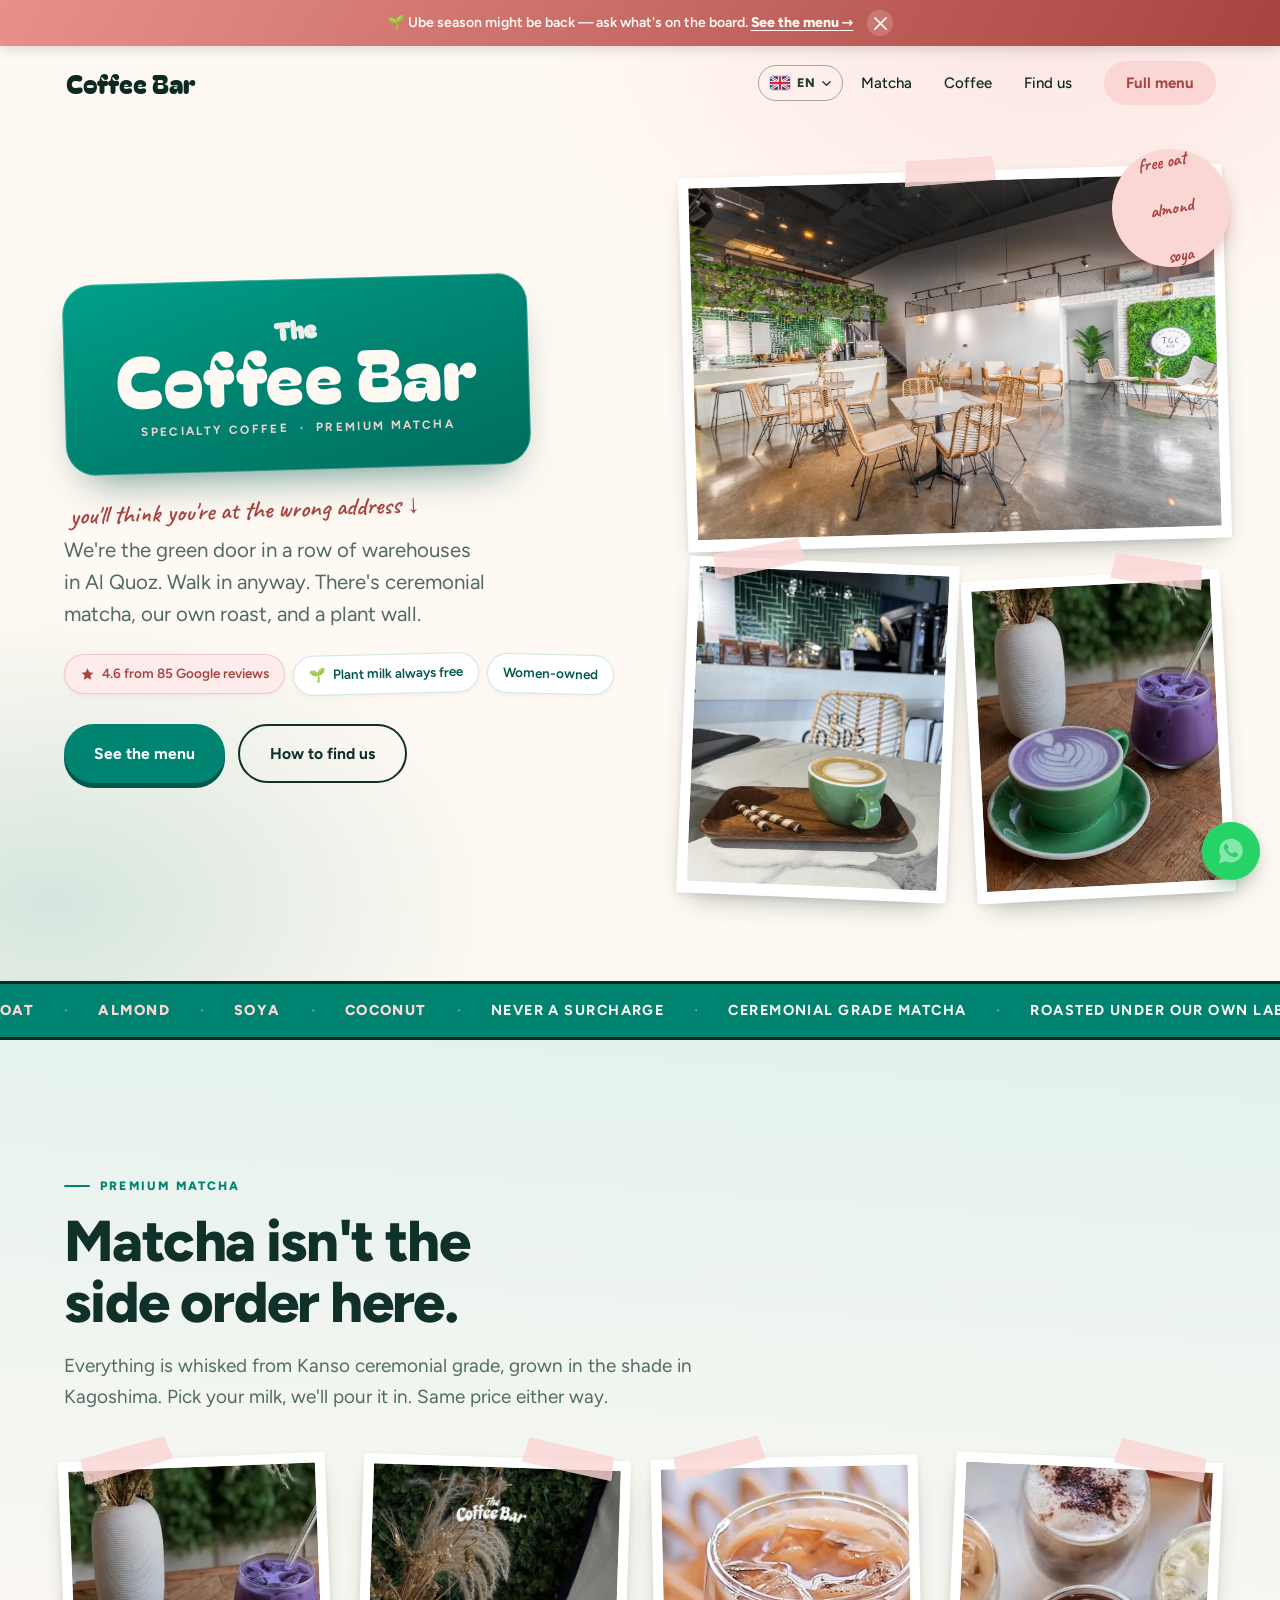
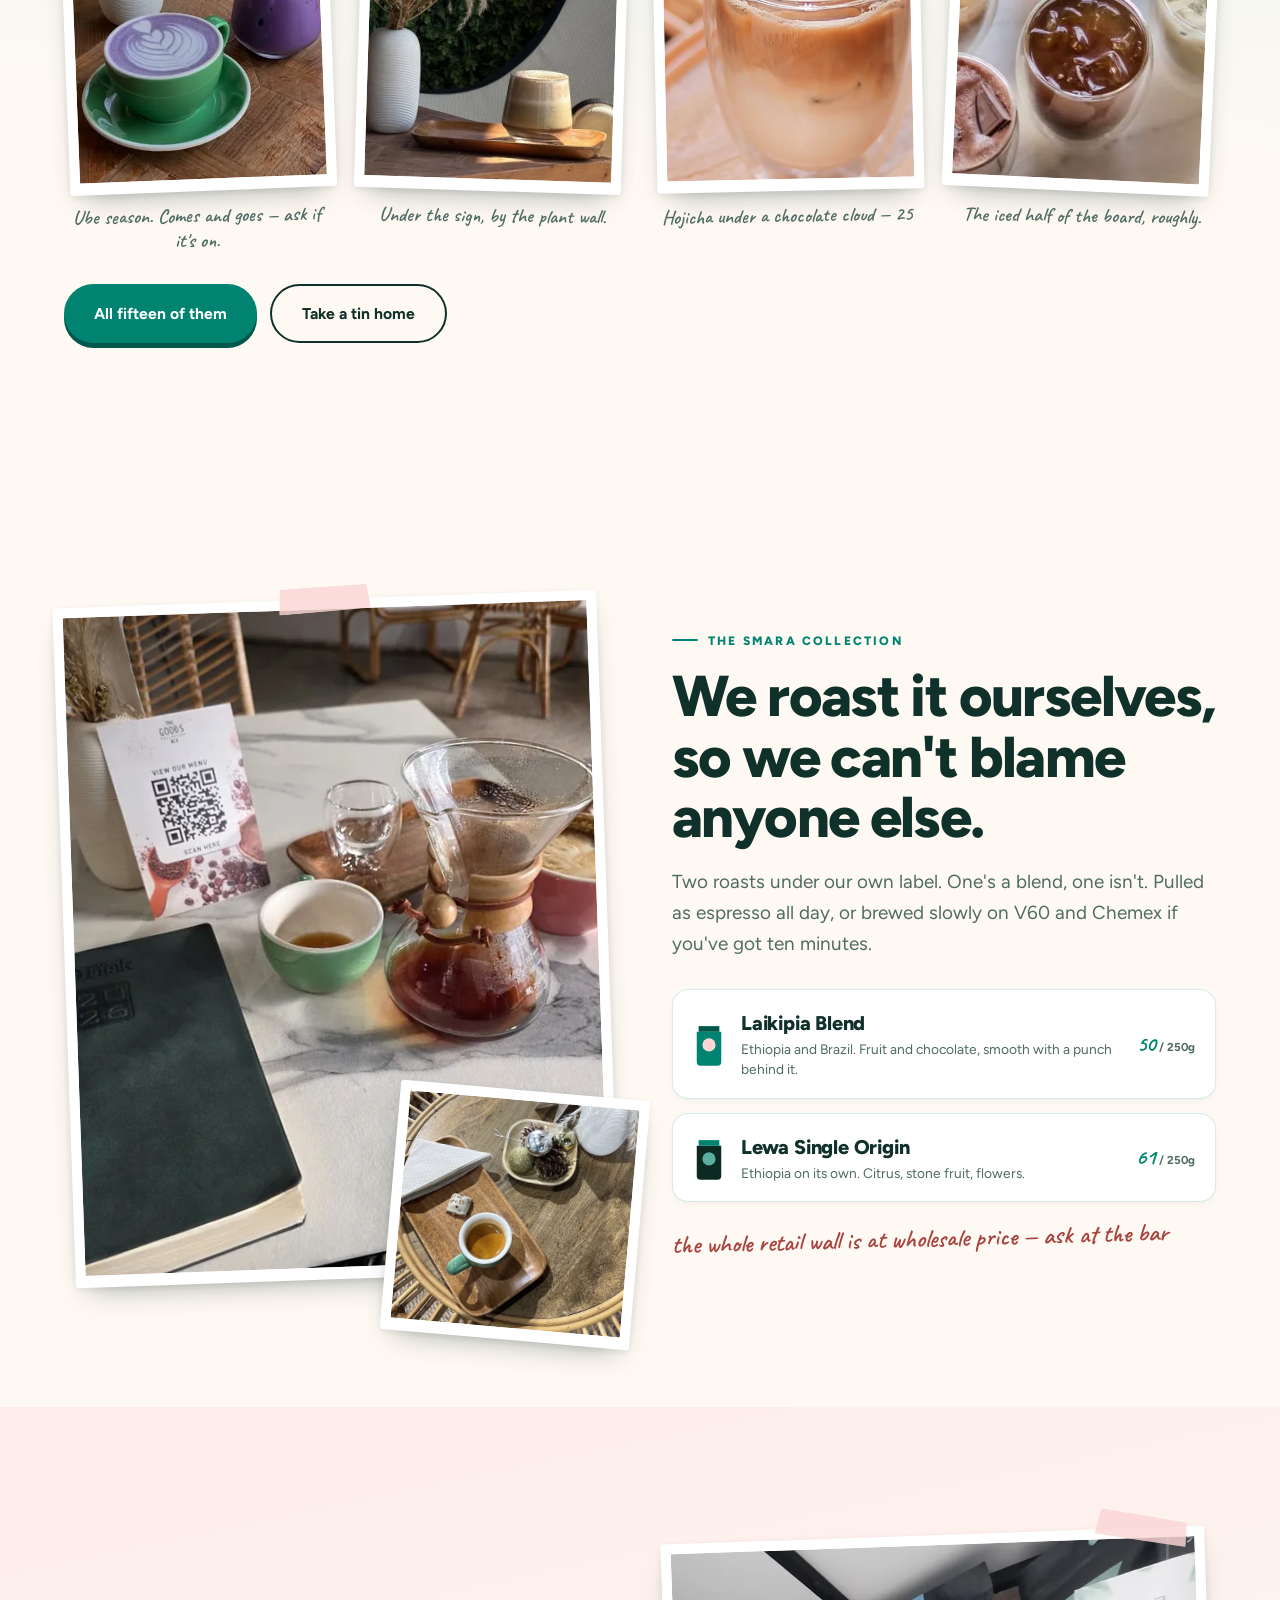
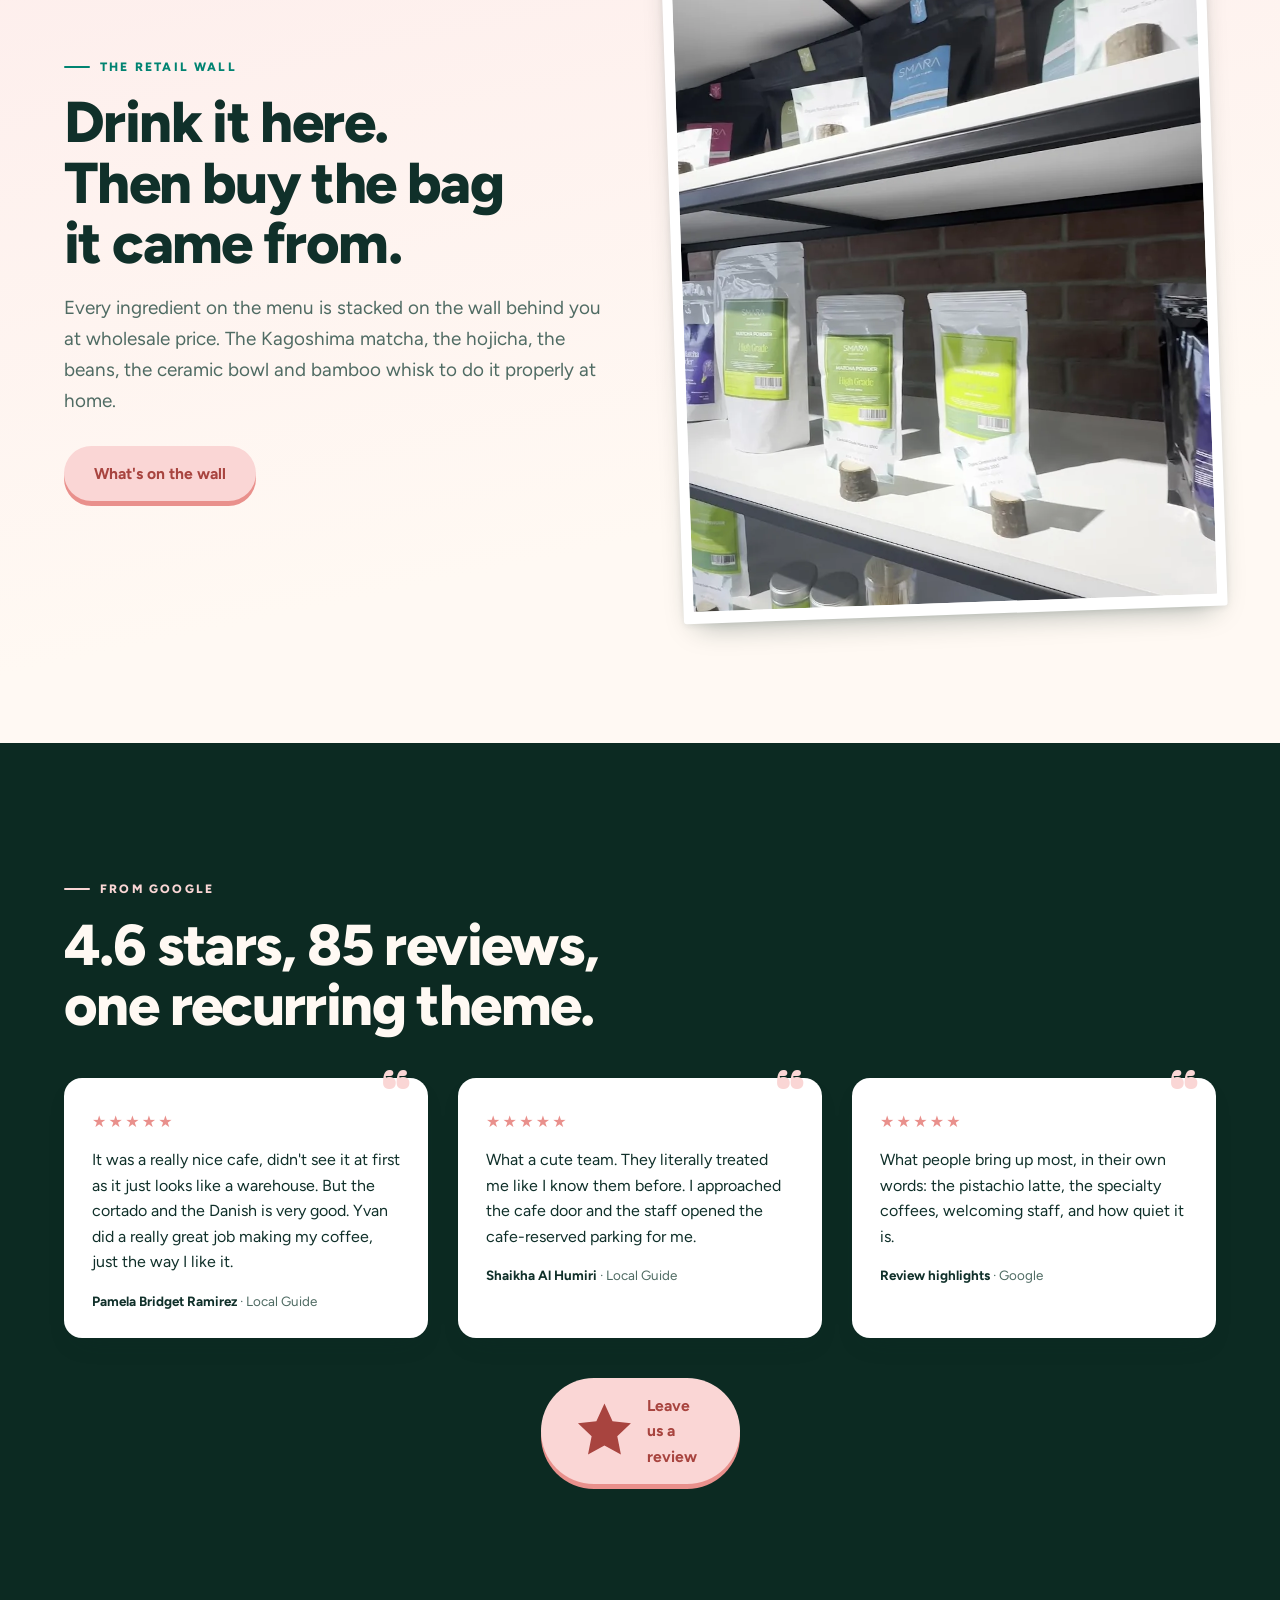
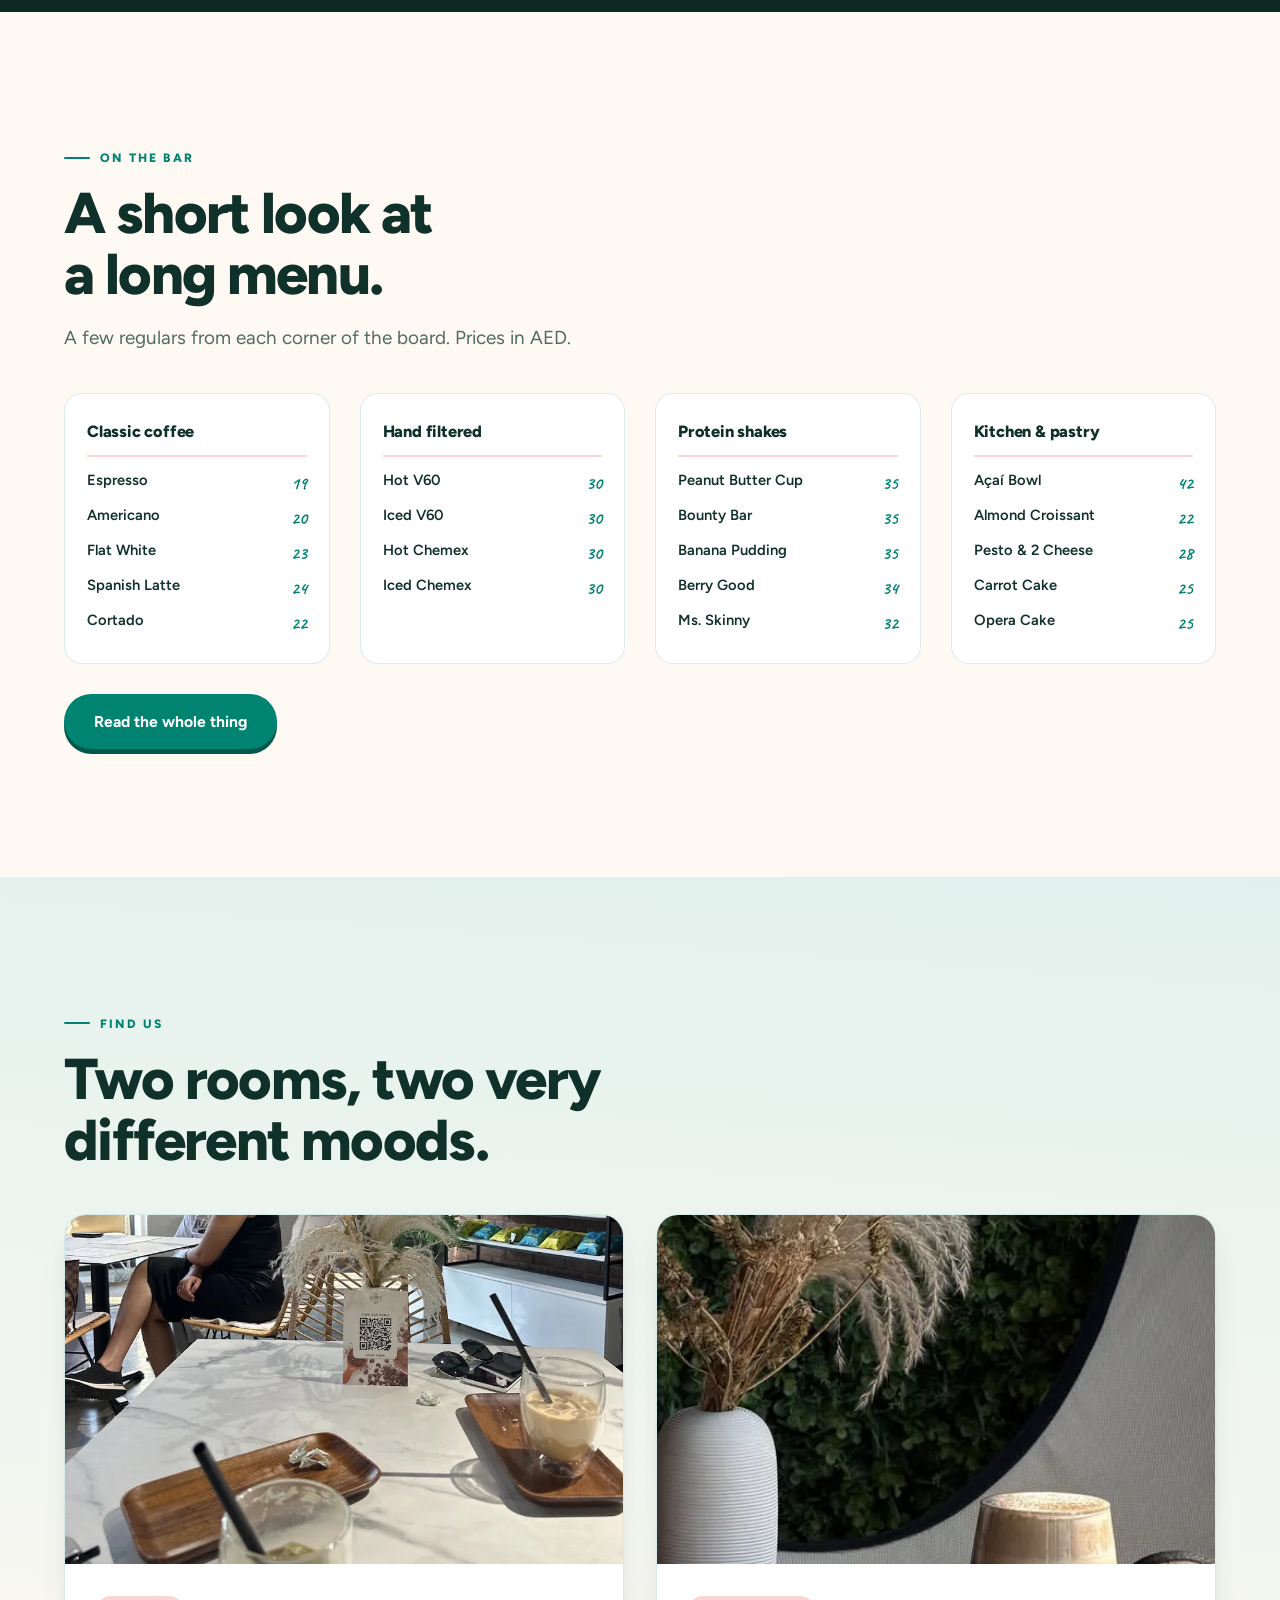
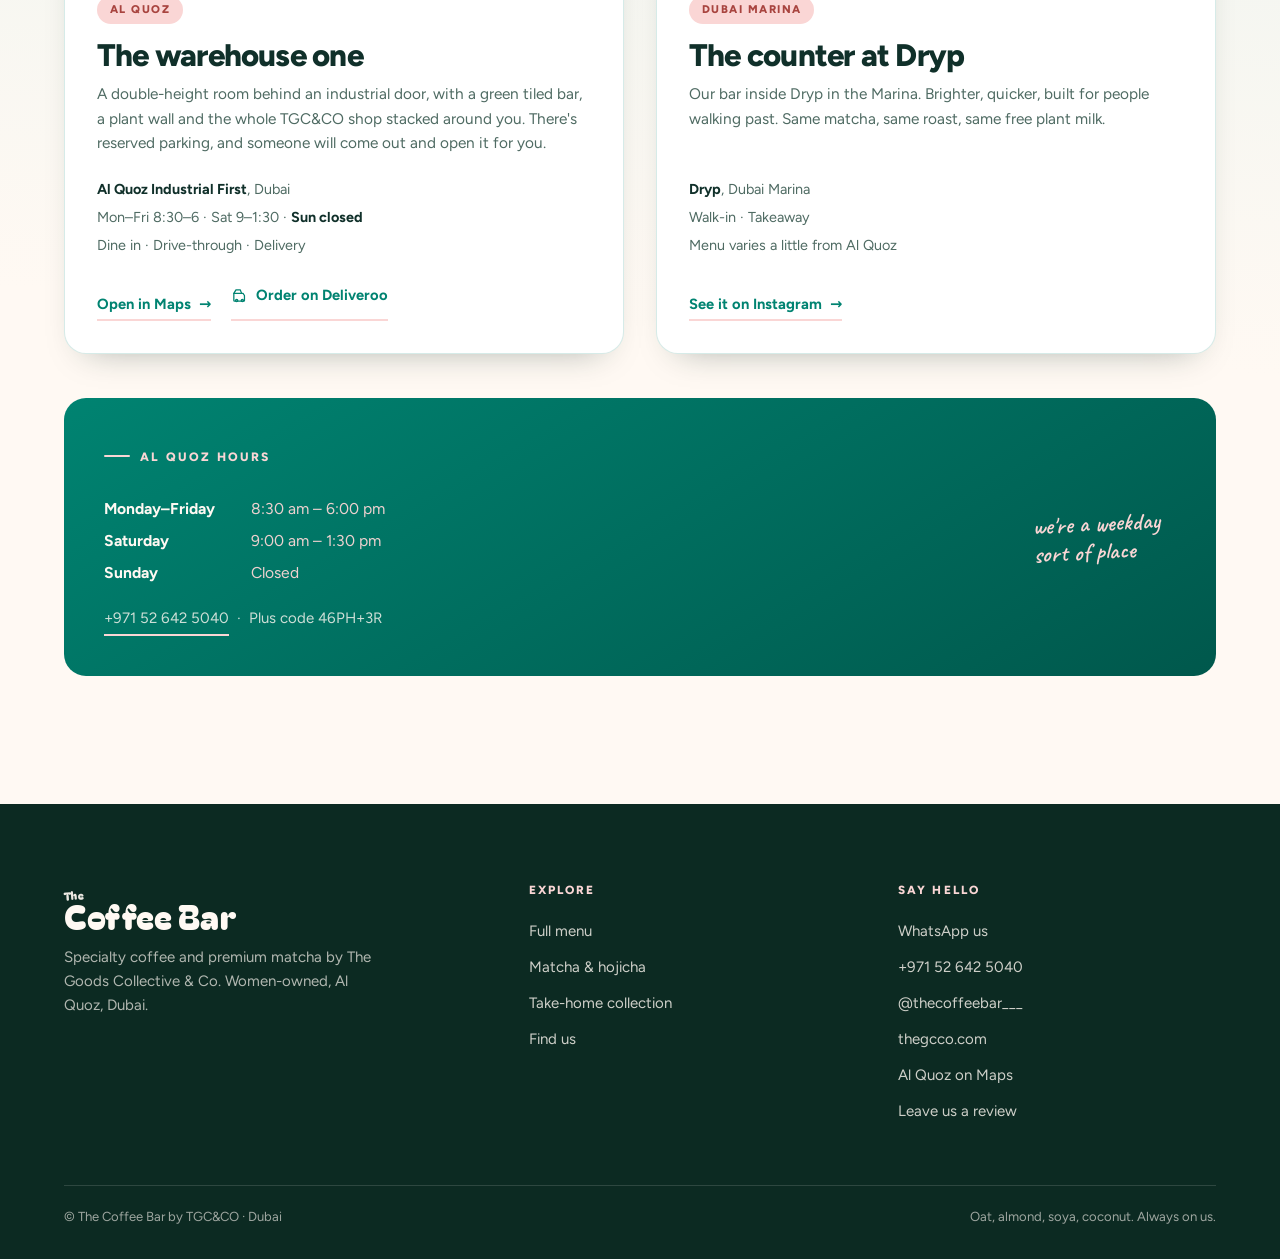
==== commit 78aec219: "Add WhatsApp chat, Deliveroo ordering, review CTA, and announcement banner WhatsApp click-to-chat fl" ====
--- a/index.html
+++ b/index.html
@@ -48,6 +48,16 @@
 
 <a class="skip-link" href="#main"><span data-i18n="a11y.skipLink">Skip to content</span></a>
 
+<div class="announce" data-announce-id="ube-2026">
+  <p class="announce__text">
+    🌱 <span data-i18n="announce.text">Ube season might be back — ask what's on the board.</span>
+    <a href="menu.html#matcha"><span data-i18n="announce.link">See the menu</span> <span aria-hidden="true" class="find__arrow">→</span></a>
+  </p>
+  <button type="button" class="announce__close" aria-label="Dismiss">
+    <svg viewBox="0 0 14 14" fill="none" stroke="currentColor" stroke-width="1.8" stroke-linecap="round" aria-hidden="true"><path d="M1 1l12 12M13 1L1 13"/></svg>
+  </button>
+</div>
+
 <header>
   <nav class="nav nav--adaptive" aria-label="Main">
     <a class="nav__logo wordmark" href="index.html" aria-label="The Coffee Bar — home">
@@ -367,6 +377,13 @@
           <footer class="review__by"><cite data-i18n="reviews.r3.by">Review highlights</cite> · Google</footer>
         </blockquote>
       </div>
+
+      <div class="review-cta">
+        <a class="btn btn--blush" href="https://search.google.com/local/writereview?placeid=0x3e5f696a040b1a93:0xa934e3b20c97d26d" target="_blank" rel="noopener">
+          <svg viewBox="0 0 24 24" fill="currentColor" aria-hidden="true"><path d="M12 2l2.9 6.3 6.6.8-4.9 4.6 1.3 6.6L12 17l-5.9 3.3 1.3-6.6L2.5 9.1l6.6-.8z"/></svg>
+          <span data-i18n="reviews.cta">Leave us a review</span>
+        </a>
+      </div>
     </div>
   </section>
 
@@ -453,9 +470,19 @@
               <p><span data-i18n="find.alquoz.hours">Mon–Fri 8:30–6 · Sat 9–1:30 ·</span> <b data-i18n="find.alquoz.sunClosed">Sun closed</b></p>
               <p data-i18n="find.alquoz.services">Dine in · Drive-through · Delivery</p>
             </div>
-            <a class="spot__link" href="https://maps.app.goo.gl/ADb9mDDAnhF79cJw7" target="_blank" rel="noopener">
-              <span data-i18n="find.alquoz.link">Open in Maps</span> <span aria-hidden="true" class="find__arrow">→</span>
-            </a>
+            <div class="spot__actions">
+              <a class="spot__link" href="https://maps.app.goo.gl/ADb9mDDAnhF79cJw7" target="_blank" rel="noopener">
+                <span data-i18n="find.alquoz.link">Open in Maps</span> <span aria-hidden="true" class="find__arrow">→</span>
+              </a>
+              <a class="platform-link" href="https://deliveroo.ae/menu/Dubai/al-quoz-1/coffee-bar-by-the-goods-collective" target="_blank" rel="noopener">
+                <svg viewBox="0 0 24 24" fill="none" stroke="currentColor" stroke-width="1.8" stroke-linecap="round" stroke-linejoin="round" aria-hidden="true">
+                  <path d="M4 9h13l2 3v7a1 1 0 0 1-1 1H5a1 1 0 0 1-1-1z"/>
+                  <path d="M4 9l3-5h6l2 5"/>
+                  <circle cx="8" cy="19" r="1.6"/><circle cx="16" cy="19" r="1.6"/>
+                </svg>
+                <span data-i18n="find.alquoz.deliveroo">Order on Deliveroo</span>
+              </a>
+            </div>
           </div>
         </article>
 
@@ -478,9 +505,11 @@
               <p data-i18n="find.marina.services">Walk-in · Takeaway</p>
               <p data-i18n="find.marina.note">Menu varies a little from Al Quoz</p>
             </div>
-            <a class="spot__link" href="https://www.instagram.com/thecoffeebar___/" target="_blank" rel="noopener">
-              <span data-i18n="find.marina.link">See it on Instagram</span> <span aria-hidden="true" class="find__arrow">→</span>
-            </a>
+            <div class="spot__actions">
+              <a class="spot__link" href="https://www.instagram.com/thecoffeebar___/" target="_blank" rel="noopener">
+                <span data-i18n="find.marina.link">See it on Instagram</span> <span aria-hidden="true" class="find__arrow">→</span>
+              </a>
+            </div>
           </div>
         </article>
 
@@ -527,10 +556,12 @@
     <div>
       <h2 class="footer__h" data-i18n="home.footer.sayHello">Say hello</h2>
       <ul class="footer__list">
+        <li><a href="https://wa.me/971526425040" target="_blank" rel="noopener" data-i18n="home.footer.whatsapp">WhatsApp us</a></li>
         <li><a href="tel:+971526425040">+971 52 642 5040</a></li>
         <li><a href="https://www.instagram.com/thecoffeebar___/" target="_blank" rel="noopener">@thecoffeebar___</a></li>
         <li><a href="https://www.thegcco.com/" target="_blank" rel="noopener">thegcco.com</a></li>
         <li><a href="https://maps.app.goo.gl/ADb9mDDAnhF79cJw7" target="_blank" rel="noopener" data-i18n="menuPage.footer.mapsLink">Al Quoz on Maps</a></li>
+        <li><a href="https://search.google.com/local/writereview?placeid=0x3e5f696a040b1a93:0xa934e3b20c97d26d" target="_blank" rel="noopener" data-i18n="reviews.cta">Leave us a review</a></li>
       </ul>
     </div>
   </div>
@@ -540,6 +571,13 @@
   </div>
 </footer>
 
+<a class="whatsapp-fab" href="https://wa.me/971526425040?text=Hi!%20I%20have%20a%20question%20about%20The%20Coffee%20Bar" target="_blank" rel="noopener" aria-label="Chat on WhatsApp">
+  <span class="whatsapp-fab__ping" aria-hidden="true"></span>
+  <svg viewBox="0 0 32 32" fill="#fff" aria-hidden="true">
+    <path d="M16.03 3C9.1 3 3.47 8.63 3.47 15.56c0 2.24.59 4.42 1.7 6.35L3 29l7.27-2.11a12.5 12.5 0 0 0 5.75 1.4h.01c6.93 0 12.56-5.63 12.56-12.56C28.6 8.8 22.97 3 16.03 3zm7.36 17.72c-.31.87-1.53 1.6-2.5 1.8-.68.14-1.55.25-4.52-.97-3.8-1.57-6.24-5.44-6.43-5.7-.19-.26-1.53-2.04-1.53-3.89 0-1.85.94-2.75 1.28-3.13.31-.35.68-.44.9-.44.23 0 .45 0 .65.01.21.01.49-.08.76.58.31.75 1.05 2.6 1.14 2.79.09.19.15.41.03.66-.12.25-.18.4-.36.62-.18.22-.38.49-.54.66-.18.19-.37.39-.16.75.21.37.94 1.55 2.02 2.51 1.39 1.24 2.56 1.62 2.93 1.8.37.19.58.16.8-.09.22-.25.93-1.08 1.18-1.45.25-.37.5-.31.83-.19.34.12 2.18 1.03 2.55 1.21.37.19.62.28.71.44.09.16.09.9-.22 1.77z"/>
+  </svg>
+</a>
+
 <script src="js/i18n.min.js" defer></script>
 <script src="js/main.min.js" defer></script>
 </body>
--- a/css/style.min.css
+++ b/css/style.min.css
@@ -1 +1 @@
-@font-face{font-family:"Bagel Fat One";font-style:normal;font-weight:400;font-display:swap;src:url("../fonts/bagel-fat-one-latin-400.woff2") format("woff2");unicode-range:U+0000-00FF,U+0131,U+0152-0153,U+02BB-02BC,U+2013-2014,U+2018-201A,U+201C-201E,U+2022,U+2039-203A,U+2044}@font-face{font-family:Figtree;font-style:normal;font-weight:300 900;font-display:swap;src:url("../fonts/figtree-latin-300-900.woff2") format("woff2");unicode-range:U+0000-00FF,U+0131,U+0152-0153,U+02BB-02BC,U+2013-2014,U+2018-201A,U+201C-201E,U+2022,U+2039-203A,U+2044}@font-face{font-family:Caveat;font-style:normal;font-weight:400 700;font-display:swap;src:url("../fonts/caveat-latin-400-700.woff2") format("woff2");unicode-range:U+0000-00FF,U+0131,U+0152-0153,U+02BB-02BC,U+2013-2014,U+2018-201A,U+201C-201E,U+2022,U+2039-203A,U+2044}@font-face{font-family:"Baloo Bhaijaan 2";font-style:normal;font-weight:400 800;font-display:swap;src:url("../fonts/baloo-bhaijaan2-arabic-400-800.woff2") format("woff2");unicode-range:U+0600-06FF,U+0750-077F,U+FB50-FDFF,U+FE70-FEFC,U+200C-200E}@font-face{font-family:Cairo;font-style:normal;font-weight:400 800;font-display:swap;src:url("../fonts/cairo-arabic-400-800.woff2") format("woff2");unicode-range:U+0600-06FF,U+0750-077F,U+FB50-FDFF,U+FE70-FEFC,U+200C-200E}@font-face{font-family:"Aref Ruqaa";font-style:normal;font-weight:400;font-display:swap;src:url("../fonts/aref-ruqaa-arabic-400.woff2") format("woff2");unicode-range:U+0600-06FF,U+0750-077F,U+FB50-FDFF,U+FE70-FEFC,U+200C-200E}@font-face{font-family:"Aref Ruqaa";font-style:normal;font-weight:700;font-display:swap;src:url("../fonts/aref-ruqaa-arabic-700.woff2") format("woff2");unicode-range:U+0600-06FF,U+0750-077F,U+FB50-FDFF,U+FE70-FEFC,U+200C-200E}:root{--teal:#008371;--teal-deep:#00584C;--teal-dark:#0C2A22;--teal-soft:#5CAEA0;--teal-wash:#E2F1ED;--blush:#FAD6D5;--blush-deep:#E9908C;--blush-ink:#A8443F;--blush-wash:#FDECEB;--paper:#FFF9F3;--sand:#F4E7D7;--sage:#69936F;--ink:#10302A;--ink-soft:#4F6B63;--font-display:"Bagel Fat One","Comic Sans MS",cursive,sans-serif;--font-sans:"Figtree",system-ui,-apple-system,"Segoe UI",Roboto,Arial,sans-serif;--font-hand:"Caveat","Segoe Script",cursive;--nav-h:74px;--gutter:clamp(20px, 5vw, 64px);--maxw:1240px;--ease-out:cubic-bezier(0.22, 1, 0.36, 1);--ease-soft:cubic-bezier(0.4, 0, 0.2, 1)}*{margin:0;padding:0;box-sizing:border-box}html{scroll-behavior:smooth;overflow-x:hidden;scroll-padding-top:calc(var(--nav-h) + 16px)}body{font-family:var(--font-sans);font-size:17px;line-height:1.6;background:var(--paper);color:var(--ink);-webkit-font-smoothing:antialiased;overflow-x:hidden}img,svg{display:block;max-width:100%}a{color:inherit;text-decoration:none}ul{list-style:none}button{font:inherit;color:inherit;background:0 0;border:0;cursor:pointer}:focus-visible{outline:3px solid var(--teal);outline-offset:3px;border-radius:4px}.skip-link{position:absolute;left:12px;top:-100px;z-index:200;padding:12px 20px;border-radius:999px;background:var(--teal);color:#fff;font-weight:700;transition:top .2s var(--ease-out)}.skip-link:focus{top:12px}.visually-hidden{position:absolute;width:1px;height:1px;margin:-1px;padding:0;overflow:hidden;clip-path:inset(50%);white-space:nowrap}.scribble{font-family:var(--font-hand);font-size:clamp(1.15rem, 2.2vw, 1.6rem);font-weight:600;line-height:1.15;color:var(--blush-ink);display:inline-block}.wordmark{display:inline-flex;flex-direction:column;align-items:center;line-height:.9}.wordmark__the{font-family:var(--font-display);font-size:.34em;letter-spacing:.01em;opacity:.92;margin-bottom:.04em;transform:rotate(-4deg)}.wordmark__name{font-family:var(--font-display);font-weight:400;letter-spacing:.005em}.nav{position:fixed;inset:0 0 auto 0;z-index:100;height:var(--nav-h);display:flex;align-items:center;justify-content:space-between;padding:0 var(--gutter);color:var(--paper)}.nav::before{content:"";position:absolute;inset:0;z-index:-1;background:rgba(12,42,34,.92);backdrop-filter:blur(12px) saturate(1.3);-webkit-backdrop-filter:blur(12px) saturate(1.3);box-shadow:0 1px 0 rgba(255,249,243,.12);opacity:0;transition:opacity 320ms var(--ease-soft)}.nav--solid::before,.nav.is-scrolled::before{opacity:1}.nav--adaptive:not(.is-scrolled){color:var(--teal-dark)}.nav--adaptive:not(.is-scrolled) .nav__toggle span{background:var(--teal-dark)}.nav.is-menu-open{color:var(--paper)}.nav.is-menu-open::before{opacity:1}.nav--adaptive.is-menu-open .nav__toggle span{background:var(--paper)}.nav__logo{font-size:1.6rem;padding:6px 2px;transition:transform 260ms var(--ease-out)}.nav__logo:hover{transform:rotate(-3deg)}.nav__logo .wordmark__the{display:none}.nav__right{display:flex;align-items:center;gap:18px}.nav__links{display:flex;align-items:center;gap:32px}.nav__links a{font-size:.94rem;font-weight:500;position:relative;padding:4px 0}.nav__links a::after{content:"";position:absolute;left:0;bottom:0;width:100%;height:2px;border-radius:2px;background:var(--blush);transform:scaleX(0);transform-origin:right;transition:transform .3s var(--ease-out)}.nav__links a:hover::after,.nav__links a[aria-current=page]::after{transform:scaleX(1);transform-origin:left}.nav__links .nav__cta{padding:10px 22px;border-radius:999px;background:var(--blush);color:var(--blush-ink)!important;font-weight:700;transition:transform 220ms var(--ease-out),background 220ms ease}.nav__links .nav__cta::after{display:none}.nav__links .nav__cta:hover{transform:translateY(-2px) rotate(-1.5deg);background:#ffe3e2}.nav__toggle{display:none;width:44px;height:44px;align-items:center;justify-content:center;flex-direction:column;gap:5px}.nav__toggle span{display:block;width:22px;height:2px;border-radius:2px;background:var(--paper);transition:transform .3s var(--ease-out),opacity .2s ease}.nav__toggle[aria-expanded=true] span:first-child{transform:translateY(7px) rotate(45deg)}.nav__toggle[aria-expanded=true] span:nth-child(2){opacity:0}.nav__toggle[aria-expanded=true] span:nth-child(3){transform:translateY(-7px) rotate(-45deg)}@media (max-width:900px){.nav__toggle{display:flex}.nav__links{position:fixed;inset:var(--nav-h) 0 0 0;flex-direction:column;justify-content:center;gap:8px;background:var(--teal-dark);transform:translateY(-100%);visibility:hidden;transition:transform 420ms var(--ease-out)}.nav__links.is-open{transform:translateY(0);visibility:visible}.nav__links a{font-size:1.7rem;font-weight:600;padding:14px 0}.nav__links a::after{left:50%;width:0}.nav__links .nav__cta{margin-top:18px;padding:14px 34px;font-size:1.1rem}}.lang{position:relative}.lang__btn{display:flex;align-items:center;gap:7px;padding:7px 11px;border-radius:999px;border:1px solid currentColor;opacity:.9;transition:opacity .2s ease,transform .2s var(--ease-out)}.lang__btn:hover{opacity:1;transform:translateY(-1px)}.lang__flag{width:20px;height:14px;border-radius:3px;flex:none;box-shadow:0 0 0 1px rgba(0,0,0,.12)}.lang__code{font-size:.78rem;font-weight:800;letter-spacing:.03em}.lang__chevron{width:9px;height:9px;transition:transform 220ms var(--ease-out)}.lang.is-open .lang__chevron{transform:rotate(180deg)}html:not([lang=ar]) .lang__btn .lang__flag--ae{display:none}html[lang=ar] .lang__btn .lang__flag--gb{display:none}.lang__menu{position:absolute;top:calc(100% + 10px);right:0;z-index:120;min-width:168px;padding:6px;border-radius:16px;background:var(--paper);color:var(--ink);box-shadow:0 18px 40px -14px rgba(12,42,34,.35),0 0 0 1px rgba(0,131,113,.1);opacity:0;visibility:hidden;transform:translateY(-6px) scale(.97);transform-origin:top right;transition:opacity .2s var(--ease-out),transform .2s var(--ease-out),visibility .2s}[dir=rtl] .lang__menu{right:auto;left:0;transform-origin:top left}.lang.is-open .lang__menu{opacity:1;visibility:visible;transform:translateY(0) scale(1)}.lang__opt{display:flex;align-items:center;gap:10px;width:100%;padding:10px 12px;border-radius:11px;font-size:.92rem;font-weight:600;text-align:start;transition:background 160ms ease}.lang__opt:hover{background:var(--teal-wash)}.lang__opt[aria-current=true]{background:var(--blush-wash);color:var(--blush-ink);font-weight:800}.lang__opt .lang__flag{width:24px;height:17px}.nav--adaptive:not(.is-scrolled) .lang__btn{border-color:rgba(12,42,34,.4)}.nav--solid .lang__btn,.nav.is-menu-open .lang__btn,.nav.is-scrolled .lang__btn{border-color:rgba(255,249,243,.5)}.nav--adaptive:not(.is-scrolled):not(.is-menu-open) .lang__menu{color:var(--ink)}@media (max-width:900px){.lang__btn{padding:8px 12px}}html[lang=ar]{--font-sans:"Cairo","Segoe UI",Tahoma,Arial,sans-serif;--font-hand:"Aref Ruqaa","Traditional Arabic","Segoe UI",cursive}html[lang=ar] .wordmark{direction:ltr;unicode-bidi:isolate}[dir=rtl] body{text-align:right}[dir=rtl] .nav__links a::after{transform-origin:left}[dir=rtl] .nav__links a:hover::after,[dir=rtl] .nav__links a[aria-current=page]::after{transform-origin:right}[dir=rtl] .blend:hover{box-shadow:5px 6px 0 var(--blush)}[dir=rtl] .spot::before{right:auto;left:-60px}[dir=rtl] .hero__scroll i{background:linear-gradient(180deg,var(--ink-soft),transparent)}[dir=rtl] .menu-note{transform:rotate(.7deg)}[dir=rtl] .mgroup__head{border-bottom-color:var(--blush)}[dir=rtl] .find__arrow,[dir=rtl] .spot__link span[aria-hidden]{display:inline-block;transform:scaleX(-1)}[dir=rtl] .drink__cap,[dir=rtl] .mgroup__sub,[dir=rtl] .scribble{font-weight:600}.section{padding:clamp(66px,10vw,128px) var(--gutter);position:relative}.section__inner{max-width:var(--maxw);margin:0 auto}.section--teal{background:var(--teal-dark);color:var(--paper)}.section--paper{background:var(--paper)}.section--blush{background:linear-gradient(168deg,var(--blush-wash) 0,var(--paper) 72%)}.section--wash{background:linear-gradient(184deg,var(--teal-wash) 0,var(--paper) 68%)}.eyebrow{display:inline-flex;align-items:center;gap:10px;font-size:.76rem;font-weight:800;letter-spacing:.18em;text-transform:uppercase;color:var(--teal);margin-bottom:16px}.section--teal .eyebrow{color:var(--blush)}.eyebrow::before{content:"";width:26px;height:2px;border-radius:2px;background:currentColor}.h2{font-size:clamp(2.1rem, 5.4vw, 3.6rem);font-weight:800;line-height:1.05;letter-spacing:-.028em;max-width:18ch;text-wrap:balance}.lede{margin-top:18px;font-size:clamp(1.02rem, 1.6vw, 1.18rem);line-height:1.65;max-width:54ch;color:var(--ink-soft)}.section--teal .lede{color:rgba(255,249,243,.8)}.btn{display:inline-flex;align-items:center;gap:10px;padding:15px 30px;border-radius:999px;font-weight:700;font-size:.98rem;transition:transform 240ms var(--ease-out),box-shadow 240ms var(--ease-out),background 240ms ease,color 240ms ease}.btn--primary{background:var(--teal);color:#fff;box-shadow:0 5px 0 var(--teal-deep)}.btn--primary:hover{transform:translateY(-3px) rotate(-1deg);box-shadow:0 8px 0 var(--teal-deep)}.btn--primary:active{transform:translateY(2px);box-shadow:0 2px 0 var(--teal-deep)}.btn--blush{background:var(--blush);color:var(--blush-ink);box-shadow:0 5px 0 var(--blush-deep)}.btn--blush:hover{transform:translateY(-3px) rotate(1deg);box-shadow:0 8px 0 var(--blush-deep)}.btn--ghost{border:2px solid currentColor}.hero .btn--ghost:hover,.section--teal .btn--ghost:hover{background:var(--paper);color:var(--teal-dark)}.section--blush .btn--ghost:hover,.section--paper .btn--ghost:hover,.section--wash .btn--ghost:hover{background:var(--teal-dark);color:var(--paper)}.reveal{opacity:0;transform:translateY(24px);transition:opacity 720ms var(--ease-out) var(--delay, 0ms),transform 720ms var(--ease-out) var(--delay, 0ms)}.reveal.is-visible{opacity:1;transform:none}.snap{position:relative;background:#fff;padding:10px 10px 12px;border-radius:3px;box-shadow:0 14px 30px -14px rgba(12,42,34,.4),0 2px 6px rgba(12,42,34,.08);transform:rotate(var(--rot,-2deg));transition:transform 420ms var(--ease-out),box-shadow 420ms var(--ease-out)}.snap:hover{transform:rotate(0) translateY(-5px);box-shadow:0 22px 44px -16px rgba(12,42,34,.45)}.snap img{width:100%;height:100%;object-fit:cover;border-radius:1px}.snap img[src*=latte-cup]{object-position:center 74%}.snap img[src*=espresso]{object-position:center 62%}.snap img[src*=retail-wall]{object-position:center 34%}.snap--plain{background:0 0;padding:0;box-shadow:none;border-radius:14px;overflow:hidden}.snap--plain img{border-radius:14px}.snap::before{content:"";position:absolute;top:-13px;left:50%;width:92px;height:26px;margin-left:-46px;background:rgba(250,214,213,.82);box-shadow:0 1px 3px rgba(12,42,34,.14);transform:rotate(-2.5deg);clip-path:polygon(3% 0,97% 4%,100% 96%,0 100%)}.snap--tape-l::before{left:22px;margin-left:0;transform:rotate(-14deg)}.snap--tape-r::before{left:auto;right:16px;margin-left:0;transform:rotate(11deg)}.snap--notape::before{display:none}.snap__caption{font-family:var(--font-hand);font-size:1.22rem;font-weight:600;text-align:center;color:var(--ink-soft);padding-top:6px}.hero{position:relative;overflow:hidden;isolation:isolate;padding:calc(var(--nav-h) + clamp(26px,4vw,52px)) var(--gutter) clamp(52px,7vw,90px);background:radial-gradient(60% 46% at 82% 4%,rgba(250,214,213,.55),transparent 66%),radial-gradient(52% 44% at 4% 92%,rgba(92,174,160,.26),transparent 70%),var(--paper)}.hero__grid{position:relative;width:100%;max-width:var(--maxw);margin:0 auto;display:grid;grid-template-columns:1.02fr 0.98fr;align-items:center;gap:clamp(30px,5vw,68px)}.hero__sign{position:relative;display:inline-block;align-self:flex-start;padding:clamp(26px,3.4vw,40px) clamp(30px,4vw,52px) clamp(22px,3vw,32px);border-radius:30px;background:linear-gradient(162deg,#00a08a 0,var(--teal) 52%,#006e5f 100%);color:var(--paper);box-shadow:inset 0 0 0 1px rgba(255,249,243,.22),0 22px 44px -22px rgba(0,88,76,.7);transform:rotate(-1.6deg)}.hero__wordmark{font-size:clamp(2.5rem, 6.6vw, 4.5rem);align-items:center}.hero__sign-sub{margin-top:12px;text-align:center;font-size:clamp(.6rem, 1.1vw, .74rem);font-weight:700;letter-spacing:.2em;text-transform:uppercase;color:rgba(250,214,213,.95)}.hero__scribble{display:block;margin:22px 0 0 6px;transform:rotate(-2deg)}.hero__sub{margin-top:14px;font-size:clamp(1.06rem, 1.9vw, 1.28rem);line-height:1.55;max-width:34ch;color:var(--ink-soft);text-wrap:balance}.hero__facts{display:flex;flex-wrap:wrap;gap:8px;margin-top:24px}.hero__fact{display:inline-flex;align-items:center;gap:7px;padding:8px 15px;border-radius:999px;font-size:.84rem;font-weight:600;background:#fff;border:1px solid rgba(0,131,113,.18);color:var(--teal-deep);box-shadow:0 2px 5px rgba(12,42,34,.05)}.hero__fact:nth-child(2){transform:rotate(-1.4deg)}.hero__fact:nth-child(3){transform:rotate(1.2deg)}.hero__fact svg{width:15px;height:15px}.hero__fact--star{background:var(--blush-wash);border-color:rgba(233,144,140,.4);color:var(--blush-ink)}.hero__actions{display:flex;flex-wrap:wrap;gap:13px;margin-top:30px}.hero__shots{position:relative;display:grid;grid-template-columns:1fr 1fr;gap:16px}.hero__shots .snap--big{grid-column:1/-1;aspect-ratio:16/11;--rot:-1.6deg}.hero__shots .snap--a{aspect-ratio:4/5;--rot:2.4deg}.hero__shots .snap--b{aspect-ratio:4/5;--rot:-3deg;margin-top:14px}.hero__stamp{position:absolute;right:-14px;top:-22px;z-index:5;width:clamp(88px,11vw,118px);height:clamp(88px,11vw,118px);display:grid;place-items:center;text-align:center;border-radius:50%;background:var(--blush);color:var(--blush-ink);font-family:var(--font-hand);font-weight:700;line-height:1.05;font-size:clamp(.92rem, 1.5vw, 1.14rem);box-shadow:0 8px 20px -8px rgba(168,68,63,.55);transform:rotate(-11deg);animation:stampWobble 6s ease-in-out infinite}@keyframes stampWobble{0%,100%{transform:rotate(-11deg)}50%{transform:rotate(-7deg)}}@media (max-width:940px){.hero__grid{grid-template-columns:1fr;gap:40px}.hero__sign{align-self:center}.hero__copy{text-align:center;display:flex;flex-direction:column;align-items:center}.hero__scribble,.hero__sub{margin-inline:auto}.hero__actions,.hero__facts{justify-content:center}}@media (max-width:520px){.hero__shots{grid-template-columns:1fr}.hero__shots .snap--b{margin-top:0}.hero__stamp{right:-6px;top:-16px}}.ticker{background:var(--teal);color:var(--paper);padding:13px 0;overflow:hidden;border-block:3px solid var(--teal-dark)}.ticker__track{display:flex;width:max-content;animation:tick 34s linear infinite}.ticker__group{display:flex;align-items:center;gap:30px;padding-right:30px;flex:none}.ticker span{font-size:.9rem;font-weight:700;letter-spacing:.1em;text-transform:uppercase;white-space:nowrap}.ticker b{color:var(--blush);font-weight:800}.ticker i{font-style:normal;color:rgba(250,214,213,.6)}@keyframes tick{to{transform:translateX(-50%)}}.ticker:hover .ticker__track{animation-play-state:paused}.drinks{display:grid;grid-template-columns:repeat(4,1fr);gap:clamp(16px,2.4vw,28px);margin-top:44px}@media (max-width:900px){.drinks{grid-template-columns:repeat(2,1fr)}}.drink{position:relative;margin:0}.drink .snap{aspect-ratio:4/5;margin-bottom:14px}.drink:first-child .snap{--rot:-2.2deg}.drink:nth-child(2) .snap{--rot:1.8deg}.drink:nth-child(3) .snap{--rot:-1.2deg}.drink:nth-child(4) .snap{--rot:2.6deg}.drink__cap{font-family:var(--font-hand);font-size:1.24rem;font-weight:600;line-height:1.25;color:var(--ink-soft);text-align:center;padding-inline:6px}.section--teal .drink__cap{color:rgba(255,249,243,.86)}.drink:nth-child(odd) .drink__cap{transform:rotate(-1deg)}.drink:nth-child(2n) .drink__cap{transform:rotate(.8deg)}.split{display:grid;grid-template-columns:1fr 1fr;gap:clamp(30px,5vw,70px);align-items:center}.split--flip .split__media{order:2}@media (max-width:900px){.split,.split--flip{grid-template-columns:1fr}.split--flip .split__media{order:0}}.split__media{position:relative}.split__media .snap{aspect-ratio:4/5;--rot:-2deg}.split__media .snap--sm{position:absolute;right:-6%;bottom:-9%;width:46%;aspect-ratio:1/1;--rot:5deg;border:0}@media (max-width:520px){.split__media .snap--sm{right:-2%;width:52%}}.blends{display:grid;gap:14px;margin-top:30px}.blend{display:grid;grid-template-columns:auto 1fr auto;gap:16px;align-items:center;padding:18px 20px;border-radius:16px;background:#fff;border:1px solid rgba(0,131,113,.16);box-shadow:0 3px 10px -4px rgba(12,42,34,.1);transition:transform 340ms var(--ease-out),box-shadow 340ms var(--ease-out)}.blend:nth-child(odd):hover{transform:rotate(-.8deg) translateX(5px)}.blend:nth-child(2n):hover{transform:rotate(.8deg) translateX(5px)}.blend:hover{box-shadow:-5px 6px 0 var(--blush)}.blend__bag{width:32px;height:44px;flex:none}.blend__name{font-weight:800;letter-spacing:-.01em}.blend__notes{font-size:.86rem;color:var(--ink-soft);line-height:1.45}.blend__price{font-family:var(--font-hand);font-size:1.35rem;font-weight:700;color:var(--teal);white-space:nowrap}@media (max-width:1120px){.blend{grid-template-columns:auto 1fr;row-gap:6px}.blend__price{grid-column:2}}.reviews{display:grid;grid-template-columns:repeat(auto-fit,minmax(280px,1fr));gap:clamp(18px,3vw,30px);margin-top:42px}.review{position:relative;padding:30px 28px 26px;border-radius:18px;background:#fff;box-shadow:0 12px 28px -16px rgba(12,42,34,.35);transform:rotate(var(--rot,-1.2deg));transition:transform 380ms var(--ease-out)}.review:nth-child(2){--rot:1.4deg}.review:nth-child(3){--rot:-0.6deg}.review:hover{transform:rotate(0) translateY(-4px)}.review__stars{color:var(--blush-deep);font-size:1rem;letter-spacing:.14em}.review__text{margin-top:12px;font-size:1rem;line-height:1.6;color:var(--ink)}.review__by{margin-top:16px;font-size:.84rem;color:var(--ink-soft)}.review__by cite{font-style:normal;font-weight:700;color:var(--ink)}.review__mark{position:absolute;top:-14px;right:18px;font-family:var(--font-display);font-size:3.2rem;line-height:1;color:var(--blush);user-select:none}.mpreview__grid{display:grid;grid-template-columns:repeat(4,1fr);gap:clamp(18px,2.6vw,30px);margin-top:40px}@media (max-width:1000px){.mpreview__grid{grid-template-columns:repeat(2,1fr)}}@media (max-width:560px){.mpreview__grid{grid-template-columns:1fr}}.mcat{padding:24px 22px 26px;border-radius:18px;background:#fff;border:1px solid rgba(0,131,113,.14);transform:rotate(var(--rot,0deg));transition:transform 380ms var(--ease-out),box-shadow 380ms var(--ease-out)}.mcat:first-child{--rot:-1deg}.mcat:nth-child(2){--rot:0.8deg}.mcat:nth-child(3){--rot:-0.6deg}.mcat:nth-child(4){--rot:1.1deg}.mcat:hover{transform:rotate(0) translateY(-5px);box-shadow:0 16px 30px -18px rgba(12,42,34,.4)}.mcat__title{font-size:1.02rem;font-weight:800;letter-spacing:-.012em;padding-bottom:10px;margin-bottom:12px;border-bottom:2px solid var(--blush)}.mcat__items{display:grid;gap:7px;font-size:.92rem;color:var(--ink-soft)}.mcat__items li{display:flex;justify-content:space-between;gap:12px}.mcat__items b{font-weight:600;color:var(--ink)}.mcat__items span{font-family:var(--font-hand);font-size:1.1rem;font-weight:700;color:var(--teal)}.spots{display:grid;grid-template-columns:1fr 1fr;gap:clamp(20px,3vw,32px);margin-top:44px}@media (max-width:820px){.spots{grid-template-columns:1fr}}.spot{position:relative;overflow:hidden;display:flex;flex-direction:column;border-radius:22px;background:#fff;border:1px solid rgba(0,131,113,.16);box-shadow:0 16px 34px -22px rgba(12,42,34,.4);transform:rotate(var(--rot,-.8deg));transition:transform 420ms var(--ease-out)}.spot:nth-child(2){--rot:0.9deg}.spot:hover{transform:rotate(0) translateY(-5px)}.spot__media{aspect-ratio:16/10;overflow:hidden}.spot__media img{width:100%;height:100%;object-fit:cover;transition:transform .7s var(--ease-out)}.spot:hover .spot__media img{transform:scale(1.05)}.spot__body{padding:clamp(22px,2.6vw,32px);display:flex;flex-direction:column;flex:1}.spot__tag{align-self:flex-start;padding:5px 13px;border-radius:999px;background:var(--blush);color:var(--blush-ink);font-size:.7rem;font-weight:800;letter-spacing:.13em;text-transform:uppercase}.spot__name{margin-top:14px;font-size:clamp(1.45rem, 2.6vw, 1.95rem);font-weight:800;letter-spacing:-.025em;line-height:1.1}.spot__desc{margin-top:10px;font-size:.96rem;line-height:1.6;color:var(--ink-soft)}.spot__meta{margin-top:auto;padding-top:22px;display:grid;gap:5px;font-size:.9rem;color:var(--ink-soft)}.spot__meta b{color:var(--ink);font-weight:700}.spot__link{margin-top:18px;align-self:flex-start;display:inline-flex;align-items:center;gap:8px;font-weight:700;font-size:.92rem;color:var(--teal);border-bottom:2px solid var(--blush);padding-bottom:3px;transition:gap 260ms var(--ease-out)}.spot__link:hover{gap:14px}.hours{margin-top:44px;padding:clamp(26px,3.4vw,40px);border-radius:22px;background:linear-gradient(150deg,var(--teal) 0,var(--teal-deep) 100%);color:var(--paper);display:grid;grid-template-columns:1fr auto;gap:28px;align-items:center}@media (max-width:760px){.hours{grid-template-columns:1fr}}.hours__list{display:grid;gap:7px;margin-top:14px;font-size:.98rem}.hours__list li{display:flex;gap:14px}.hours__list b{min-width:8.5em;font-weight:700}.hours__list span{color:rgba(250,214,213,.95)}.hours__note{font-family:var(--font-hand);font-size:1.5rem;font-weight:600;color:var(--blush);transform:rotate(-3deg);max-width:13ch;line-height:1.15}.footer{background:var(--teal-dark);color:var(--paper);padding:clamp(52px,6vw,80px) var(--gutter) 32px}.footer__inner{max-width:var(--maxw);margin:0 auto;display:grid;grid-template-columns:1.3fr 1fr 1fr;gap:clamp(28px,4vw,52px)}@media (max-width:760px){.footer__inner{grid-template-columns:1fr;gap:32px}}.footer__wordmark{font-size:2.1rem;align-items:flex-start}.footer__tag{margin-top:14px;font-size:.94rem;color:rgba(255,249,243,.68);max-width:32ch}.footer__h{font-size:.74rem;font-weight:800;letter-spacing:.18em;text-transform:uppercase;color:var(--blush);margin-bottom:14px}.footer__list{display:grid;gap:2px;font-size:.94rem;color:rgba(255,249,243,.8)}.footer__list a,.footer__list span{display:inline-block;padding:5px 0;transition:color .2s ease}.footer__list a:hover{color:var(--blush)}.footer__bottom{max-width:var(--maxw);margin:clamp(38px,5vw,56px) auto 0;padding-top:20px;border-top:1px solid rgba(255,249,243,.14);display:flex;flex-wrap:wrap;gap:12px;justify-content:space-between;font-size:.82rem;color:rgba(255,249,243,.6)}.menu-hero{padding:calc(var(--nav-h) + clamp(46px,7vw,82px)) var(--gutter) clamp(38px,5vw,60px);background:radial-gradient(56% 60% at 84% 6%,rgba(92,174,160,.34),transparent 68%),linear-gradient(160deg,var(--teal-dark) 0,#0f3b31 100%);color:var(--paper);position:relative;overflow:hidden}.menu-hero__inner{max-width:var(--maxw);margin:0 auto;position:relative}.menu-hero h1{font-size:clamp(2.5rem, 6.6vw, 4.3rem);font-weight:800;letter-spacing:-.035em;line-height:1}.menu-hero .lede{color:rgba(255,249,243,.82)}.menu-hero__scribble{display:block;margin-top:20px;color:var(--blush);transform:rotate(-1.6deg)}.menu-note{display:inline-flex;align-items:flex-start;gap:10px;margin-top:22px;padding:11px 20px;border-radius:999px;background:rgba(250,214,213,.16);border:1px solid rgba(250,214,213,.42);font-size:.9rem;line-height:1.45;color:var(--blush);transform:rotate(-.7deg)}.menu-note svg{flex:none;margin-top:2px}@media (max-width:560px){.menu-note{border-radius:18px}}.menu-rail{position:sticky;top:var(--nav-h);z-index:60;background:rgba(255,249,243,.95);backdrop-filter:blur(10px);-webkit-backdrop-filter:blur(10px);border-bottom:1px solid rgba(0,131,113,.18)}.menu-rail__scroll{max-width:var(--maxw);margin:0 auto;display:flex;gap:8px;padding:12px var(--gutter);overflow-x:auto;scrollbar-width:none}.menu-rail__scroll::-webkit-scrollbar{display:none}.menu-rail a{flex:none;padding:9px 16px;border-radius:999px;font-size:.85rem;font-weight:600;white-space:nowrap;border:1px solid rgba(0,131,113,.25);color:var(--ink-soft);transition:background 220ms ease,color 220ms ease,border-color 220ms ease}.menu-rail a:hover{border-color:var(--teal);color:var(--teal)}.menu-rail a.is-active{background:var(--teal);border-color:var(--teal);color:#fff}.menu-body{padding:clamp(42px,5vw,70px) var(--gutter) clamp(56px,7vw,92px)}.menu-body__inner{max-width:var(--maxw);margin:0 auto}.mgroup+.mgroup{margin-top:clamp(48px,6vw,78px)}.mgroup__head{display:flex;align-items:baseline;gap:16px;padding-bottom:12px;margin-bottom:6px;border-bottom:3px solid var(--blush)}@media (max-width:620px){.mgroup__head{flex-direction:column;align-items:flex-start;gap:5px}}.mgroup__title{font-size:clamp(1.5rem, 3.4vw, 2.1rem);font-weight:800;letter-spacing:-.028em}.mgroup__sub{font-family:var(--font-hand);font-size:1.2rem;font-weight:600;color:var(--teal)}.mlist{display:grid;grid-template-columns:repeat(auto-fill,minmax(330px,1fr));gap:0 clamp(28px,4vw,64px)}.mitem{display:grid;grid-template-columns:1fr auto;gap:5px 18px;align-items:baseline;padding:16px 0;border-bottom:1px solid rgba(0,131,113,.14)}.mitem__name{font-weight:700;letter-spacing:-.01em}.mitem__price{font-family:var(--font-hand);font-size:1.32rem;font-weight:700;color:var(--teal);white-space:nowrap}.mitem__desc{grid-column:1/-1;font-size:.88rem;line-height:1.5;color:var(--ink-soft);max-width:54ch}.mflag{display:inline-block;margin-left:8px;padding:2px 9px;border-radius:999px;background:var(--blush);color:var(--blush-ink);font-size:.66rem;font-weight:800;letter-spacing:.08em;text-transform:uppercase;vertical-align:2px}.menu-foot{margin-top:clamp(50px,6vw,78px);padding:clamp(28px,4vw,44px);border-radius:22px;background:linear-gradient(150deg,var(--teal) 0,var(--teal-deep) 100%);color:var(--paper);display:flex;flex-wrap:wrap;align-items:center;justify-content:space-between;gap:22px}.menu-foot p{max-width:44ch;color:rgba(255,249,243,.85)}@media (prefers-reduced-motion:reduce){html{scroll-behavior:auto}*,::after,::before{animation-duration:0s!important;animation-iteration-count:1!important;transition-duration:0s!important;transition-delay:0s!important}.reveal{opacity:1;transform:none}.ticker__track{animation:none}}+@font-face{font-family:"Bagel Fat One";font-style:normal;font-weight:400;font-display:swap;src:url("../fonts/bagel-fat-one-latin-400.woff2") format("woff2");unicode-range:U+0000-00FF,U+0131,U+0152-0153,U+02BB-02BC,U+2013-2014,U+2018-201A,U+201C-201E,U+2022,U+2039-203A,U+2044}@font-face{font-family:Figtree;font-style:normal;font-weight:300 900;font-display:swap;src:url("../fonts/figtree-latin-300-900.woff2") format("woff2");unicode-range:U+0000-00FF,U+0131,U+0152-0153,U+02BB-02BC,U+2013-2014,U+2018-201A,U+201C-201E,U+2022,U+2039-203A,U+2044}@font-face{font-family:Caveat;font-style:normal;font-weight:400 700;font-display:swap;src:url("../fonts/caveat-latin-400-700.woff2") format("woff2");unicode-range:U+0000-00FF,U+0131,U+0152-0153,U+02BB-02BC,U+2013-2014,U+2018-201A,U+201C-201E,U+2022,U+2039-203A,U+2044}@font-face{font-family:"Baloo Bhaijaan 2";font-style:normal;font-weight:400 800;font-display:swap;src:url("../fonts/baloo-bhaijaan2-arabic-400-800.woff2") format("woff2");unicode-range:U+0600-06FF,U+0750-077F,U+FB50-FDFF,U+FE70-FEFC,U+200C-200E}@font-face{font-family:Cairo;font-style:normal;font-weight:400 800;font-display:swap;src:url("../fonts/cairo-arabic-400-800.woff2") format("woff2");unicode-range:U+0600-06FF,U+0750-077F,U+FB50-FDFF,U+FE70-FEFC,U+200C-200E}@font-face{font-family:"Aref Ruqaa";font-style:normal;font-weight:400;font-display:swap;src:url("../fonts/aref-ruqaa-arabic-400.woff2") format("woff2");unicode-range:U+0600-06FF,U+0750-077F,U+FB50-FDFF,U+FE70-FEFC,U+200C-200E}@font-face{font-family:"Aref Ruqaa";font-style:normal;font-weight:700;font-display:swap;src:url("../fonts/aref-ruqaa-arabic-700.woff2") format("woff2");unicode-range:U+0600-06FF,U+0750-077F,U+FB50-FDFF,U+FE70-FEFC,U+200C-200E}:root{--teal:#008371;--teal-deep:#00584C;--teal-dark:#0C2A22;--teal-soft:#5CAEA0;--teal-wash:#E2F1ED;--blush:#FAD6D5;--blush-deep:#E9908C;--blush-ink:#A8443F;--blush-wash:#FDECEB;--paper:#FFF9F3;--sand:#F4E7D7;--sage:#69936F;--ink:#10302A;--ink-soft:#4F6B63;--font-display:"Bagel Fat One","Comic Sans MS",cursive,sans-serif;--font-sans:"Figtree",system-ui,-apple-system,"Segoe UI",Roboto,Arial,sans-serif;--font-hand:"Caveat","Segoe Script",cursive;--nav-h:74px;--announce-h:0px;--topbar-h:calc(var(--nav-h) + var(--announce-h));--gutter:clamp(20px, 5vw, 64px);--maxw:1240px;--ease-out:cubic-bezier(0.22, 1, 0.36, 1);--ease-soft:cubic-bezier(0.4, 0, 0.2, 1)}*{margin:0;padding:0;box-sizing:border-box}html{scroll-behavior:smooth;overflow-x:hidden;scroll-padding-top:calc(var(--topbar-h) + 16px)}body{font-family:var(--font-sans);font-size:17px;line-height:1.6;background:var(--paper);color:var(--ink);-webkit-font-smoothing:antialiased;overflow-x:hidden}img,svg{display:block;max-width:100%}a{color:inherit;text-decoration:none}ul{list-style:none}button{font:inherit;color:inherit;background:0 0;border:0;cursor:pointer}:focus-visible{outline:3px solid var(--teal);outline-offset:3px;border-radius:4px}.skip-link{position:absolute;left:12px;top:-100px;z-index:200;padding:12px 20px;border-radius:999px;background:var(--teal);color:#fff;font-weight:700;transition:top .2s var(--ease-out)}.skip-link:focus{top:12px}.visually-hidden{position:absolute;width:1px;height:1px;margin:-1px;padding:0;overflow:hidden;clip-path:inset(50%);white-space:nowrap}.scribble{font-family:var(--font-hand);font-size:clamp(1.15rem, 2.2vw, 1.6rem);font-weight:600;line-height:1.15;color:var(--blush-ink);display:inline-block}.wordmark{display:inline-flex;flex-direction:column;align-items:center;line-height:.9}.wordmark__the{font-family:var(--font-display);font-size:.34em;letter-spacing:.01em;opacity:.92;margin-bottom:.04em;transform:rotate(-4deg)}.wordmark__name{font-family:var(--font-display);font-weight:400;letter-spacing:.005em}.nav{position:fixed;top:var(--announce-h);left:0;right:0;z-index:100;height:var(--nav-h);display:flex;align-items:center;justify-content:space-between;padding:0 var(--gutter);color:var(--paper);transition:top 320ms var(--ease-out)}.nav::before{content:"";position:absolute;inset:0;z-index:-1;background:rgba(12,42,34,.92);backdrop-filter:blur(12px) saturate(1.3);-webkit-backdrop-filter:blur(12px) saturate(1.3);box-shadow:0 1px 0 rgba(255,249,243,.12);opacity:0;transition:opacity 320ms var(--ease-soft)}.nav--solid::before,.nav.is-scrolled::before{opacity:1}.nav--adaptive:not(.is-scrolled){color:var(--teal-dark)}.nav--adaptive:not(.is-scrolled) .nav__toggle span{background:var(--teal-dark)}.nav.is-menu-open{color:var(--paper)}.nav.is-menu-open::before{opacity:1}.nav--adaptive.is-menu-open .nav__toggle span{background:var(--paper)}.nav__logo{font-size:1.6rem;padding:6px 2px;transition:transform 260ms var(--ease-out)}.nav__logo:hover{transform:rotate(-3deg)}.nav__logo .wordmark__the{display:none}.nav__right{display:flex;align-items:center;gap:18px}.nav__links{display:flex;align-items:center;gap:32px}.nav__links a{font-size:.94rem;font-weight:500;position:relative;padding:4px 0}.nav__links a::after{content:"";position:absolute;left:0;bottom:0;width:100%;height:2px;border-radius:2px;background:var(--blush);transform:scaleX(0);transform-origin:right;transition:transform .3s var(--ease-out)}.nav__links a:hover::after,.nav__links a[aria-current=page]::after{transform:scaleX(1);transform-origin:left}.nav__links .nav__cta{padding:10px 22px;border-radius:999px;background:var(--blush);color:var(--blush-ink)!important;font-weight:700;transition:transform 220ms var(--ease-out),background 220ms ease}.nav__links .nav__cta::after{display:none}.nav__links .nav__cta:hover{transform:translateY(-2px) rotate(-1.5deg);background:#ffe3e2}.nav__toggle{display:none;width:44px;height:44px;align-items:center;justify-content:center;flex-direction:column;gap:5px}.nav__toggle span{display:block;width:22px;height:2px;border-radius:2px;background:var(--paper);transition:transform .3s var(--ease-out),opacity .2s ease}.nav__toggle[aria-expanded=true] span:first-child{transform:translateY(7px) rotate(45deg)}.nav__toggle[aria-expanded=true] span:nth-child(2){opacity:0}.nav__toggle[aria-expanded=true] span:nth-child(3){transform:translateY(-7px) rotate(-45deg)}@media (max-width:900px){.nav__toggle{display:flex}.nav__links{position:fixed;inset:var(--topbar-h) 0 0 0;flex-direction:column;justify-content:center;gap:8px;background:var(--teal-dark);transform:translateY(-100%);visibility:hidden;transition:transform 420ms var(--ease-out)}.nav__links.is-open{transform:translateY(0);visibility:visible}.nav__links a{font-size:1.7rem;font-weight:600;padding:14px 0}.nav__links a::after{left:50%;width:0}.nav__links .nav__cta{margin-top:18px;padding:14px 34px;font-size:1.1rem}}.announce{position:fixed;top:0;left:0;right:0;z-index:110;display:flex;align-items:center;justify-content:center;gap:14px;padding:10px var(--gutter);background:linear-gradient(120deg,var(--blush-deep) 0,var(--blush-ink) 100%);color:var(--paper);text-align:center;box-shadow:0 2px 12px rgba(12,42,34,.18)}.announce__text{font-size:.88rem;font-weight:600;line-height:1.4}.announce__text a{text-decoration:underline;text-underline-offset:3px;font-weight:800;white-space:nowrap}.announce__close{flex:none;width:26px;height:26px;border-radius:50%;display:grid;place-items:center;background:rgba(255,249,243,.18);transition:background 180ms ease}.announce__close:hover{background:rgba(255,249,243,.3)}.announce__close svg{width:13px;height:13px}.announce.is-hidden{display:none}@media (max-width:560px){.announce{padding:9px 46px 9px var(--gutter)}.announce__close{position:absolute;inset-inline-end:12px;top:50%;transform:translateY(-50%)}.announce__text{font-size:.82rem}}.whatsapp-fab{position:fixed;bottom:max(20px,env(safe-area-inset-bottom));inset-inline-end:20px;z-index:90;width:58px;height:58px;border-radius:50%;display:grid;place-items:center;background:#25d366;box-shadow:0 10px 24px -8px rgba(18,90,51,.55),0 0 0 1px rgba(255,255,255,.15) inset;transition:transform 240ms var(--ease-out),box-shadow 240ms var(--ease-out)}.whatsapp-fab:hover{transform:scale(1.07) rotate(-4deg);box-shadow:0 14px 30px -8px rgba(18,90,51,.6)}.whatsapp-fab svg{width:30px;height:30px}.whatsapp-fab__ping{position:absolute;inset:0;border-radius:50%;background:#25d366;opacity:.55;animation:waPing 2.6s ease-out infinite}@keyframes waPing{0%{transform:scale(1);opacity:.5}100%{transform:scale(1.55);opacity:0}}@media (max-width:560px){.whatsapp-fab{width:52px;height:52px;bottom:max(16px,env(safe-area-inset-bottom));inset-inline-end:16px}.whatsapp-fab svg{width:26px;height:26px}}@media (prefers-reduced-motion:reduce){.whatsapp-fab__ping{display:none}}.spot__actions{display:flex;flex-wrap:wrap;gap:10px 20px;margin-top:18px}.platform-link{display:inline-flex;align-items:center;gap:8px;font-weight:700;font-size:.92rem;color:var(--teal);border-bottom:2px solid var(--blush);padding-bottom:3px;transition:gap 260ms var(--ease-out)}.platform-link:hover{gap:14px}.platform-link svg{width:17px;height:17px;flex:none}.section--teal .platform-link,.spot--marina .platform-link{color:inherit}.review-cta{margin-top:40px;display:flex;justify-content:center}.lang{position:relative}.lang__btn{display:flex;align-items:center;gap:7px;padding:7px 11px;border-radius:999px;border:1px solid currentColor;opacity:.9;transition:opacity .2s ease,transform .2s var(--ease-out)}.lang__btn:hover{opacity:1;transform:translateY(-1px)}.lang__flag{width:20px;height:14px;border-radius:3px;flex:none;box-shadow:0 0 0 1px rgba(0,0,0,.12)}.lang__code{font-size:.78rem;font-weight:800;letter-spacing:.03em}.lang__chevron{width:9px;height:9px;transition:transform 220ms var(--ease-out)}.lang.is-open .lang__chevron{transform:rotate(180deg)}html:not([lang=ar]) .lang__btn .lang__flag--ae{display:none}html[lang=ar] .lang__btn .lang__flag--gb{display:none}.lang__menu{position:absolute;top:calc(100% + 10px);right:0;z-index:120;min-width:168px;padding:6px;border-radius:16px;background:var(--paper);color:var(--ink);box-shadow:0 18px 40px -14px rgba(12,42,34,.35),0 0 0 1px rgba(0,131,113,.1);opacity:0;visibility:hidden;transform:translateY(-6px) scale(.97);transform-origin:top right;transition:opacity .2s var(--ease-out),transform .2s var(--ease-out),visibility .2s}[dir=rtl] .lang__menu{right:auto;left:0;transform-origin:top left}.lang.is-open .lang__menu{opacity:1;visibility:visible;transform:translateY(0) scale(1)}.lang__opt{display:flex;align-items:center;gap:10px;width:100%;padding:10px 12px;border-radius:11px;font-size:.92rem;font-weight:600;text-align:start;transition:background 160ms ease}.lang__opt:hover{background:var(--teal-wash)}.lang__opt[aria-current=true]{background:var(--blush-wash);color:var(--blush-ink);font-weight:800}.lang__opt .lang__flag{width:24px;height:17px}.nav--adaptive:not(.is-scrolled) .lang__btn{border-color:rgba(12,42,34,.4)}.nav--solid .lang__btn,.nav.is-menu-open .lang__btn,.nav.is-scrolled .lang__btn{border-color:rgba(255,249,243,.5)}.nav--adaptive:not(.is-scrolled):not(.is-menu-open) .lang__menu{color:var(--ink)}@media (max-width:900px){.lang__btn{padding:8px 12px}}html[lang=ar]{--font-sans:"Cairo","Segoe UI",Tahoma,Arial,sans-serif;--font-hand:"Aref Ruqaa","Traditional Arabic","Segoe UI",cursive}html[lang=ar] .wordmark{direction:ltr;unicode-bidi:isolate}[dir=rtl] body{text-align:right}[dir=rtl] .nav__links a::after{transform-origin:left}[dir=rtl] .nav__links a:hover::after,[dir=rtl] .nav__links a[aria-current=page]::after{transform-origin:right}[dir=rtl] .blend:hover{box-shadow:5px 6px 0 var(--blush)}[dir=rtl] .spot::before{right:auto;left:-60px}[dir=rtl] .hero__scroll i{background:linear-gradient(180deg,var(--ink-soft),transparent)}[dir=rtl] .menu-note{transform:rotate(.7deg)}[dir=rtl] .mgroup__head{border-bottom-color:var(--blush)}[dir=rtl] .find__arrow,[dir=rtl] .spot__link span[aria-hidden]{display:inline-block;transform:scaleX(-1)}[dir=rtl] .drink__cap,[dir=rtl] .mgroup__sub,[dir=rtl] .scribble{font-weight:600}.section{padding:clamp(66px,10vw,128px) var(--gutter);position:relative}.section__inner{max-width:var(--maxw);margin:0 auto}.section--teal{background:var(--teal-dark);color:var(--paper)}.section--paper{background:var(--paper)}.section--blush{background:linear-gradient(168deg,var(--blush-wash) 0,var(--paper) 72%)}.section--wash{background:linear-gradient(184deg,var(--teal-wash) 0,var(--paper) 68%)}.eyebrow{display:inline-flex;align-items:center;gap:10px;font-size:.76rem;font-weight:800;letter-spacing:.18em;text-transform:uppercase;color:var(--teal);margin-bottom:16px}.section--teal .eyebrow{color:var(--blush)}.eyebrow::before{content:"";width:26px;height:2px;border-radius:2px;background:currentColor}.h2{font-size:clamp(2.1rem, 5.4vw, 3.6rem);font-weight:800;line-height:1.05;letter-spacing:-.028em;max-width:18ch;text-wrap:balance}.lede{margin-top:18px;font-size:clamp(1.02rem, 1.6vw, 1.18rem);line-height:1.65;max-width:54ch;color:var(--ink-soft)}.section--teal .lede{color:rgba(255,249,243,.8)}.btn{display:inline-flex;align-items:center;gap:10px;padding:15px 30px;border-radius:999px;font-weight:700;font-size:.98rem;transition:transform 240ms var(--ease-out),box-shadow 240ms var(--ease-out),background 240ms ease,color 240ms ease}.btn--primary{background:var(--teal);color:#fff;box-shadow:0 5px 0 var(--teal-deep)}.btn--primary:hover{transform:translateY(-3px) rotate(-1deg);box-shadow:0 8px 0 var(--teal-deep)}.btn--primary:active{transform:translateY(2px);box-shadow:0 2px 0 var(--teal-deep)}.btn--blush{background:var(--blush);color:var(--blush-ink);box-shadow:0 5px 0 var(--blush-deep)}.btn--blush:hover{transform:translateY(-3px) rotate(1deg);box-shadow:0 8px 0 var(--blush-deep)}.btn--ghost{border:2px solid currentColor}.hero .btn--ghost:hover,.section--teal .btn--ghost:hover{background:var(--paper);color:var(--teal-dark)}.section--blush .btn--ghost:hover,.section--paper .btn--ghost:hover,.section--wash .btn--ghost:hover{background:var(--teal-dark);color:var(--paper)}.menu-foot .btn--ghost:hover{background:var(--paper);color:var(--teal-dark)}.reveal{opacity:0;transform:translateY(24px);transition:opacity 720ms var(--ease-out) var(--delay, 0ms),transform 720ms var(--ease-out) var(--delay, 0ms)}.reveal.is-visible{opacity:1;transform:none}.snap{position:relative;background:#fff;padding:10px 10px 12px;border-radius:3px;box-shadow:0 14px 30px -14px rgba(12,42,34,.4),0 2px 6px rgba(12,42,34,.08);transform:rotate(var(--rot,-2deg));transition:transform 420ms var(--ease-out),box-shadow 420ms var(--ease-out)}.snap:hover{transform:rotate(0) translateY(-5px);box-shadow:0 22px 44px -16px rgba(12,42,34,.45)}.snap img{width:100%;height:100%;object-fit:cover;border-radius:1px}.snap img[src*=latte-cup]{object-position:center 74%}.snap img[src*=espresso]{object-position:center 62%}.snap img[src*=retail-wall]{object-position:center 34%}.snap--plain{background:0 0;padding:0;box-shadow:none;border-radius:14px;overflow:hidden}.snap--plain img{border-radius:14px}.snap::before{content:"";position:absolute;top:-13px;left:50%;width:92px;height:26px;margin-left:-46px;background:rgba(250,214,213,.82);box-shadow:0 1px 3px rgba(12,42,34,.14);transform:rotate(-2.5deg);clip-path:polygon(3% 0,97% 4%,100% 96%,0 100%)}.snap--tape-l::before{left:22px;margin-left:0;transform:rotate(-14deg)}.snap--tape-r::before{left:auto;right:16px;margin-left:0;transform:rotate(11deg)}.snap--notape::before{display:none}.snap__caption{font-family:var(--font-hand);font-size:1.22rem;font-weight:600;text-align:center;color:var(--ink-soft);padding-top:6px}.hero{position:relative;overflow:hidden;isolation:isolate;padding:calc(var(--topbar-h) + clamp(26px,4vw,52px)) var(--gutter) clamp(52px,7vw,90px);background:radial-gradient(60% 46% at 82% 4%,rgba(250,214,213,.55),transparent 66%),radial-gradient(52% 44% at 4% 92%,rgba(92,174,160,.26),transparent 70%),var(--paper)}.hero__grid{position:relative;width:100%;max-width:var(--maxw);margin:0 auto;display:grid;grid-template-columns:1.02fr 0.98fr;align-items:center;gap:clamp(30px,5vw,68px)}.hero__sign{position:relative;display:inline-block;align-self:flex-start;padding:clamp(26px,3.4vw,40px) clamp(30px,4vw,52px) clamp(22px,3vw,32px);border-radius:30px;background:linear-gradient(162deg,#00a08a 0,var(--teal) 52%,#006e5f 100%);color:var(--paper);box-shadow:inset 0 0 0 1px rgba(255,249,243,.22),0 22px 44px -22px rgba(0,88,76,.7);transform:rotate(-1.6deg)}.hero__wordmark{font-size:clamp(2.5rem, 6.6vw, 4.5rem);align-items:center}.hero__sign-sub{margin-top:12px;text-align:center;font-size:clamp(.6rem, 1.1vw, .74rem);font-weight:700;letter-spacing:.2em;text-transform:uppercase;color:rgba(250,214,213,.95)}.hero__scribble{display:block;margin:22px 0 0 6px;transform:rotate(-2deg)}.hero__sub{margin-top:14px;font-size:clamp(1.06rem, 1.9vw, 1.28rem);line-height:1.55;max-width:34ch;color:var(--ink-soft);text-wrap:balance}.hero__facts{display:flex;flex-wrap:wrap;gap:8px;margin-top:24px}.hero__fact{display:inline-flex;align-items:center;gap:7px;padding:8px 15px;border-radius:999px;font-size:.84rem;font-weight:600;background:#fff;border:1px solid rgba(0,131,113,.18);color:var(--teal-deep);box-shadow:0 2px 5px rgba(12,42,34,.05)}.hero__fact:nth-child(2){transform:rotate(-1.4deg)}.hero__fact:nth-child(3){transform:rotate(1.2deg)}.hero__fact svg{width:15px;height:15px}.hero__fact--star{background:var(--blush-wash);border-color:rgba(233,144,140,.4);color:var(--blush-ink)}.hero__actions{display:flex;flex-wrap:wrap;gap:13px;margin-top:30px}.hero__shots{position:relative;display:grid;grid-template-columns:1fr 1fr;gap:16px}.hero__shots .snap--big{grid-column:1/-1;aspect-ratio:16/11;--rot:-1.6deg}.hero__shots .snap--a{aspect-ratio:4/5;--rot:2.4deg}.hero__shots .snap--b{aspect-ratio:4/5;--rot:-3deg;margin-top:14px}.hero__stamp{position:absolute;right:-14px;top:-22px;z-index:5;width:clamp(88px,11vw,118px);height:clamp(88px,11vw,118px);display:grid;place-items:center;text-align:center;border-radius:50%;background:var(--blush);color:var(--blush-ink);font-family:var(--font-hand);font-weight:700;line-height:1.05;font-size:clamp(.92rem, 1.5vw, 1.14rem);box-shadow:0 8px 20px -8px rgba(168,68,63,.55);transform:rotate(-11deg);animation:stampWobble 6s ease-in-out infinite}@keyframes stampWobble{0%,100%{transform:rotate(-11deg)}50%{transform:rotate(-7deg)}}@media (max-width:940px){.hero__grid{grid-template-columns:1fr;gap:40px}.hero__sign{align-self:center}.hero__copy{text-align:center;display:flex;flex-direction:column;align-items:center}.hero__scribble,.hero__sub{margin-inline:auto}.hero__actions,.hero__facts{justify-content:center}}@media (max-width:520px){.hero__shots{grid-template-columns:1fr}.hero__shots .snap--b{margin-top:0}.hero__stamp{right:-6px;top:-16px}}.ticker{background:var(--teal);color:var(--paper);padding:13px 0;overflow:hidden;border-block:3px solid var(--teal-dark)}.ticker__track{display:flex;width:max-content;animation:tick 34s linear infinite}.ticker__group{display:flex;align-items:center;gap:30px;padding-right:30px;flex:none}.ticker span{font-size:.9rem;font-weight:700;letter-spacing:.1em;text-transform:uppercase;white-space:nowrap}.ticker b{color:var(--blush);font-weight:800}.ticker i{font-style:normal;color:rgba(250,214,213,.6)}@keyframes tick{to{transform:translateX(-50%)}}.ticker:hover .ticker__track{animation-play-state:paused}.drinks{display:grid;grid-template-columns:repeat(4,1fr);gap:clamp(16px,2.4vw,28px);margin-top:44px}@media (max-width:900px){.drinks{grid-template-columns:repeat(2,1fr)}}.drink{position:relative;margin:0}.drink .snap{aspect-ratio:4/5;margin-bottom:14px}.drink:first-child .snap{--rot:-2.2deg}.drink:nth-child(2) .snap{--rot:1.8deg}.drink:nth-child(3) .snap{--rot:-1.2deg}.drink:nth-child(4) .snap{--rot:2.6deg}.drink__cap{font-family:var(--font-hand);font-size:1.24rem;font-weight:600;line-height:1.25;color:var(--ink-soft);text-align:center;padding-inline:6px}.section--teal .drink__cap{color:rgba(255,249,243,.86)}.drink:nth-child(odd) .drink__cap{transform:rotate(-1deg)}.drink:nth-child(2n) .drink__cap{transform:rotate(.8deg)}.split{display:grid;grid-template-columns:1fr 1fr;gap:clamp(30px,5vw,70px);align-items:center}.split--flip .split__media{order:2}@media (max-width:900px){.split,.split--flip{grid-template-columns:1fr}.split--flip .split__media{order:0}}.split__media{position:relative}.split__media .snap{aspect-ratio:4/5;--rot:-2deg}.split__media .snap--sm{position:absolute;right:-6%;bottom:-9%;width:46%;aspect-ratio:1/1;--rot:5deg;border:0}@media (max-width:520px){.split__media .snap--sm{right:-2%;width:52%}}.blends{display:grid;gap:14px;margin-top:30px}.blend{display:grid;grid-template-columns:auto 1fr auto;gap:16px;align-items:center;padding:18px 20px;border-radius:16px;background:#fff;border:1px solid rgba(0,131,113,.16);box-shadow:0 3px 10px -4px rgba(12,42,34,.1);transition:transform 340ms var(--ease-out),box-shadow 340ms var(--ease-out)}.blend:nth-child(odd):hover{transform:rotate(-.8deg) translateX(5px)}.blend:nth-child(2n):hover{transform:rotate(.8deg) translateX(5px)}.blend:hover{box-shadow:-5px 6px 0 var(--blush)}.blend__bag{width:32px;height:44px;flex:none}.blend__name{font-weight:800;letter-spacing:-.01em}.blend__notes{font-size:.86rem;color:var(--ink-soft);line-height:1.45}.blend__price{font-family:var(--font-hand);font-size:1.35rem;font-weight:700;color:var(--teal);white-space:nowrap}@media (max-width:1120px){.blend{grid-template-columns:auto 1fr;row-gap:6px}.blend__price{grid-column:2}}.reviews{display:grid;grid-template-columns:repeat(auto-fit,minmax(280px,1fr));gap:clamp(18px,3vw,30px);margin-top:42px}.review{position:relative;padding:30px 28px 26px;border-radius:18px;background:#fff;box-shadow:0 12px 28px -16px rgba(12,42,34,.35);transform:rotate(var(--rot,-1.2deg));transition:transform 380ms var(--ease-out)}.review:nth-child(2){--rot:1.4deg}.review:nth-child(3){--rot:-0.6deg}.review:hover{transform:rotate(0) translateY(-4px)}.review__stars{color:var(--blush-deep);font-size:1rem;letter-spacing:.14em}.review__text{margin-top:12px;font-size:1rem;line-height:1.6;color:var(--ink)}.review__by{margin-top:16px;font-size:.84rem;color:var(--ink-soft)}.review__by cite{font-style:normal;font-weight:700;color:var(--ink)}.review__mark{position:absolute;top:-14px;right:18px;font-family:var(--font-display);font-size:3.2rem;line-height:1;color:var(--blush);user-select:none}.mpreview__grid{display:grid;grid-template-columns:repeat(4,1fr);gap:clamp(18px,2.6vw,30px);margin-top:40px}@media (max-width:1000px){.mpreview__grid{grid-template-columns:repeat(2,1fr)}}@media (max-width:560px){.mpreview__grid{grid-template-columns:1fr}}.mcat{padding:24px 22px 26px;border-radius:18px;background:#fff;border:1px solid rgba(0,131,113,.14);transform:rotate(var(--rot,0deg));transition:transform 380ms var(--ease-out),box-shadow 380ms var(--ease-out)}.mcat:first-child{--rot:-1deg}.mcat:nth-child(2){--rot:0.8deg}.mcat:nth-child(3){--rot:-0.6deg}.mcat:nth-child(4){--rot:1.1deg}.mcat:hover{transform:rotate(0) translateY(-5px);box-shadow:0 16px 30px -18px rgba(12,42,34,.4)}.mcat__title{font-size:1.02rem;font-weight:800;letter-spacing:-.012em;padding-bottom:10px;margin-bottom:12px;border-bottom:2px solid var(--blush)}.mcat__items{display:grid;gap:7px;font-size:.92rem;color:var(--ink-soft)}.mcat__items li{display:flex;justify-content:space-between;gap:12px}.mcat__items b{font-weight:600;color:var(--ink)}.mcat__items span{font-family:var(--font-hand);font-size:1.1rem;font-weight:700;color:var(--teal)}.spots{display:grid;grid-template-columns:1fr 1fr;gap:clamp(20px,3vw,32px);margin-top:44px}@media (max-width:820px){.spots{grid-template-columns:1fr}}.spot{position:relative;overflow:hidden;display:flex;flex-direction:column;border-radius:22px;background:#fff;border:1px solid rgba(0,131,113,.16);box-shadow:0 16px 34px -22px rgba(12,42,34,.4);transform:rotate(var(--rot,-.8deg));transition:transform 420ms var(--ease-out)}.spot:nth-child(2){--rot:0.9deg}.spot:hover{transform:rotate(0) translateY(-5px)}.spot__media{aspect-ratio:16/10;overflow:hidden}.spot__media img{width:100%;height:100%;object-fit:cover;transition:transform .7s var(--ease-out)}.spot:hover .spot__media img{transform:scale(1.05)}.spot__body{padding:clamp(22px,2.6vw,32px);display:flex;flex-direction:column;flex:1}.spot__tag{align-self:flex-start;padding:5px 13px;border-radius:999px;background:var(--blush);color:var(--blush-ink);font-size:.7rem;font-weight:800;letter-spacing:.13em;text-transform:uppercase}.spot__name{margin-top:14px;font-size:clamp(1.45rem, 2.6vw, 1.95rem);font-weight:800;letter-spacing:-.025em;line-height:1.1}.spot__desc{margin-top:10px;font-size:.96rem;line-height:1.6;color:var(--ink-soft)}.spot__meta{margin-top:auto;padding-top:22px;display:grid;gap:5px;font-size:.9rem;color:var(--ink-soft)}.spot__meta b{color:var(--ink);font-weight:700}.spot__link{margin-top:18px;align-self:flex-start;display:inline-flex;align-items:center;gap:8px;font-weight:700;font-size:.92rem;color:var(--teal);border-bottom:2px solid var(--blush);padding-bottom:3px;transition:gap 260ms var(--ease-out)}.spot__link:hover{gap:14px}.hours{margin-top:44px;padding:clamp(26px,3.4vw,40px);border-radius:22px;background:linear-gradient(150deg,var(--teal) 0,var(--teal-deep) 100%);color:var(--paper);display:grid;grid-template-columns:1fr auto;gap:28px;align-items:center}@media (max-width:760px){.hours{grid-template-columns:1fr}}.hours__list{display:grid;gap:7px;margin-top:14px;font-size:.98rem}.hours__list li{display:flex;gap:14px}.hours__list b{min-width:8.5em;font-weight:700}.hours__list span{color:rgba(250,214,213,.95)}.hours__note{font-family:var(--font-hand);font-size:1.5rem;font-weight:600;color:var(--blush);transform:rotate(-3deg);max-width:13ch;line-height:1.15}.footer{background:var(--teal-dark);color:var(--paper);padding:clamp(52px,6vw,80px) var(--gutter) 32px}.footer__inner{max-width:var(--maxw);margin:0 auto;display:grid;grid-template-columns:1.3fr 1fr 1fr;gap:clamp(28px,4vw,52px)}@media (max-width:760px){.footer__inner{grid-template-columns:1fr;gap:32px}}.footer__wordmark{font-size:2.1rem;align-items:flex-start}.footer__tag{margin-top:14px;font-size:.94rem;color:rgba(255,249,243,.68);max-width:32ch}.footer__h{font-size:.74rem;font-weight:800;letter-spacing:.18em;text-transform:uppercase;color:var(--blush);margin-bottom:14px}.footer__list{display:grid;gap:2px;font-size:.94rem;color:rgba(255,249,243,.8)}.footer__list a,.footer__list span{display:inline-block;padding:5px 0;transition:color .2s ease}.footer__list a:hover{color:var(--blush)}.footer__bottom{max-width:var(--maxw);margin:clamp(38px,5vw,56px) auto 0;padding-top:20px;border-top:1px solid rgba(255,249,243,.14);display:flex;flex-wrap:wrap;gap:12px;justify-content:space-between;font-size:.82rem;color:rgba(255,249,243,.6)}.menu-hero{padding:calc(var(--topbar-h) + clamp(46px,7vw,82px)) var(--gutter) clamp(38px,5vw,60px);background:radial-gradient(56% 60% at 84% 6%,rgba(92,174,160,.34),transparent 68%),linear-gradient(160deg,var(--teal-dark) 0,#0f3b31 100%);color:var(--paper);position:relative;overflow:hidden}.menu-hero__inner{max-width:var(--maxw);margin:0 auto;position:relative}.menu-hero h1{font-size:clamp(2.5rem, 6.6vw, 4.3rem);font-weight:800;letter-spacing:-.035em;line-height:1}.menu-hero .lede{color:rgba(255,249,243,.82)}.menu-hero__scribble{display:block;margin-top:20px;color:var(--blush);transform:rotate(-1.6deg)}.menu-note{display:inline-flex;align-items:flex-start;gap:10px;margin-top:22px;padding:11px 20px;border-radius:999px;background:rgba(250,214,213,.16);border:1px solid rgba(250,214,213,.42);font-size:.9rem;line-height:1.45;color:var(--blush);transform:rotate(-.7deg)}.menu-note svg{flex:none;margin-top:2px}@media (max-width:560px){.menu-note{border-radius:18px}}.menu-rail{position:sticky;top:var(--topbar-h);z-index:60;background:rgba(255,249,243,.95);backdrop-filter:blur(10px);-webkit-backdrop-filter:blur(10px);border-bottom:1px solid rgba(0,131,113,.18)}.menu-rail__scroll{max-width:var(--maxw);margin:0 auto;display:flex;gap:8px;padding:12px var(--gutter);overflow-x:auto;scrollbar-width:none}.menu-rail__scroll::-webkit-scrollbar{display:none}.menu-rail a{flex:none;padding:9px 16px;border-radius:999px;font-size:.85rem;font-weight:600;white-space:nowrap;border:1px solid rgba(0,131,113,.25);color:var(--ink-soft);transition:background 220ms ease,color 220ms ease,border-color 220ms ease}.menu-rail a:hover{border-color:var(--teal);color:var(--teal)}.menu-rail a.is-active{background:var(--teal);border-color:var(--teal);color:#fff}.menu-body{padding:clamp(42px,5vw,70px) var(--gutter) clamp(56px,7vw,92px)}.menu-body__inner{max-width:var(--maxw);margin:0 auto}.mgroup+.mgroup{margin-top:clamp(48px,6vw,78px)}.mgroup__head{display:flex;align-items:baseline;gap:16px;padding-bottom:12px;margin-bottom:6px;border-bottom:3px solid var(--blush)}@media (max-width:620px){.mgroup__head{flex-direction:column;align-items:flex-start;gap:5px}}.mgroup__title{font-size:clamp(1.5rem, 3.4vw, 2.1rem);font-weight:800;letter-spacing:-.028em}.mgroup__sub{font-family:var(--font-hand);font-size:1.2rem;font-weight:600;color:var(--teal)}.mlist{display:grid;grid-template-columns:repeat(auto-fill,minmax(330px,1fr));gap:0 clamp(28px,4vw,64px)}.mitem{display:grid;grid-template-columns:1fr auto;gap:5px 18px;align-items:baseline;padding:16px 0;border-bottom:1px solid rgba(0,131,113,.14)}.mitem__name{font-weight:700;letter-spacing:-.01em}.mitem__price{font-family:var(--font-hand);font-size:1.32rem;font-weight:700;color:var(--teal);white-space:nowrap}.mitem__desc{grid-column:1/-1;font-size:.88rem;line-height:1.5;color:var(--ink-soft);max-width:54ch}.mflag{display:inline-block;margin-left:8px;padding:2px 9px;border-radius:999px;background:var(--blush);color:var(--blush-ink);font-size:.66rem;font-weight:800;letter-spacing:.08em;text-transform:uppercase;vertical-align:2px}.menu-foot{margin-top:clamp(50px,6vw,78px);padding:clamp(28px,4vw,44px);border-radius:22px;background:linear-gradient(150deg,var(--teal) 0,var(--teal-deep) 100%);color:var(--paper);display:flex;flex-wrap:wrap;align-items:center;justify-content:space-between;gap:22px}.menu-foot p{max-width:44ch;color:rgba(255,249,243,.85)}@media (prefers-reduced-motion:reduce){html{scroll-behavior:auto}*,::after,::before{animation-duration:0s!important;animation-iteration-count:1!important;transition-duration:0s!important;transition-delay:0s!important}.reveal{opacity:1;transform:none}.ticker__track{animation:none}}
